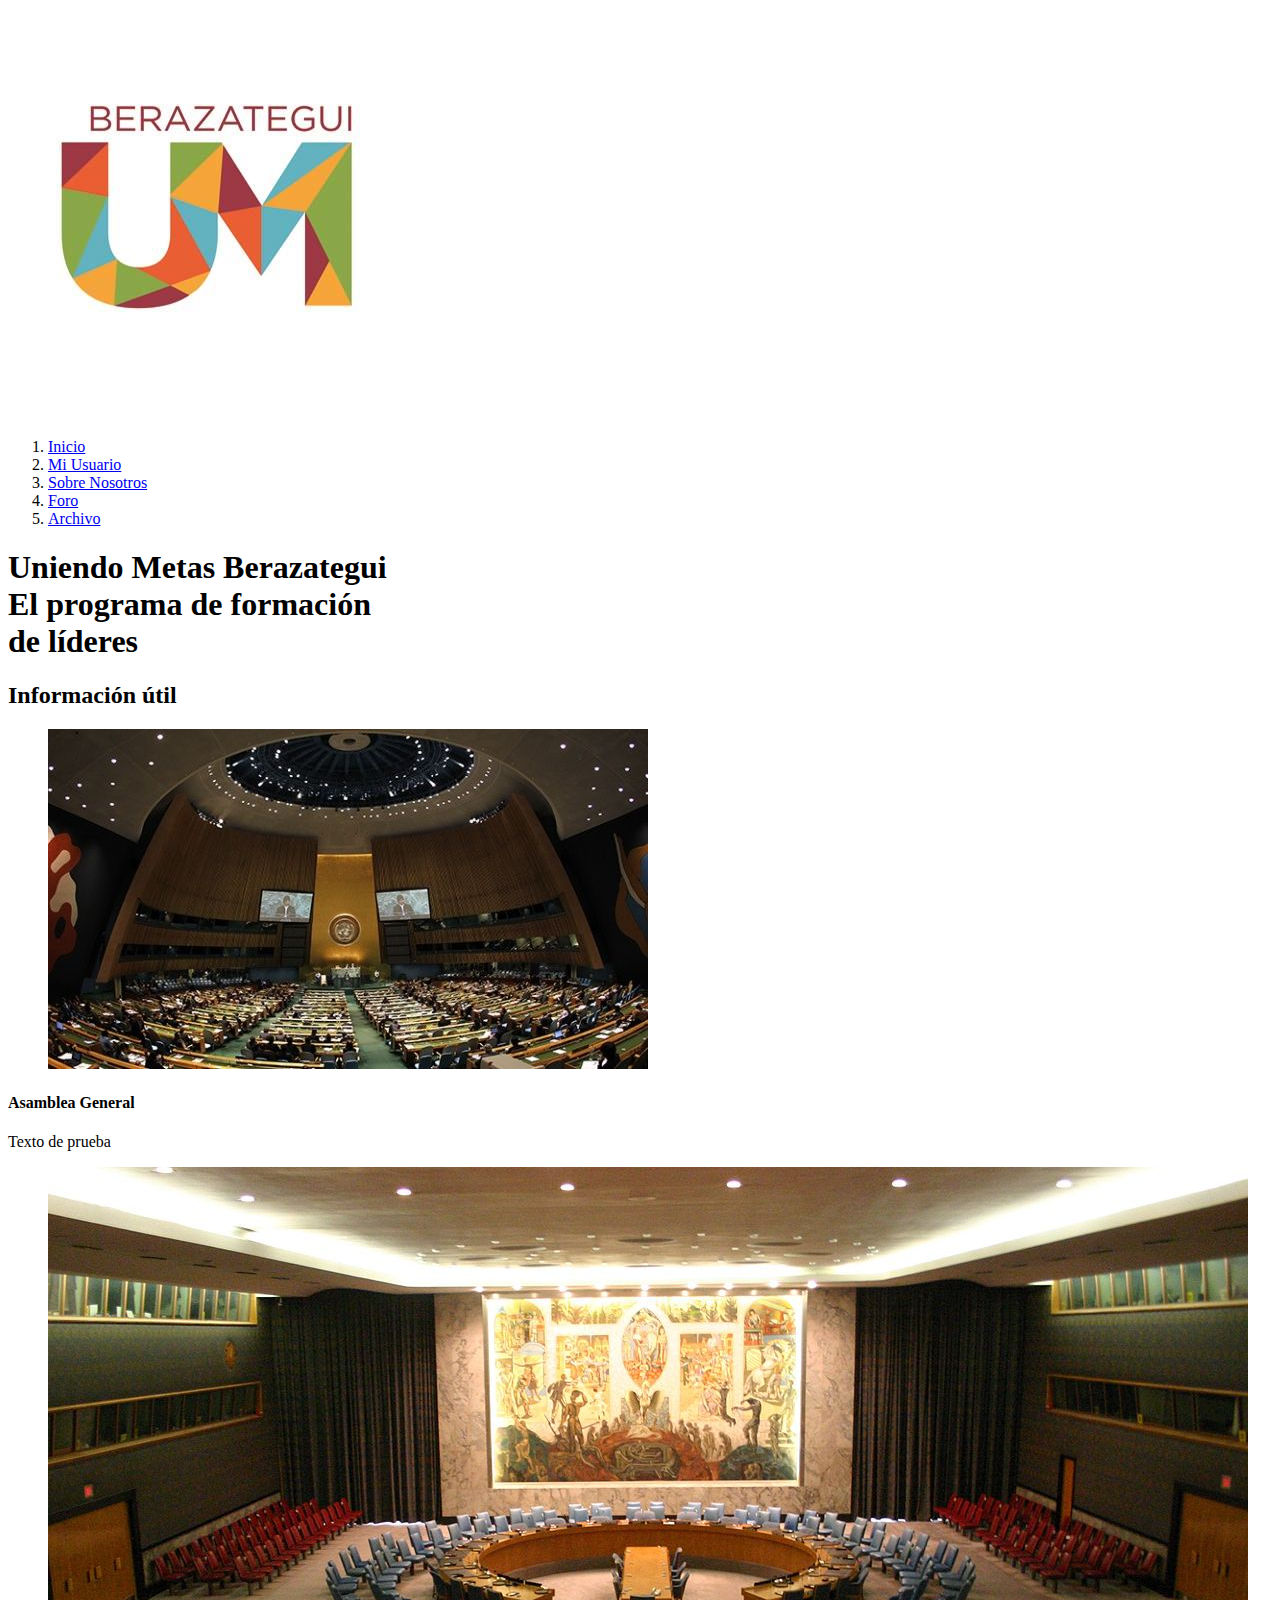
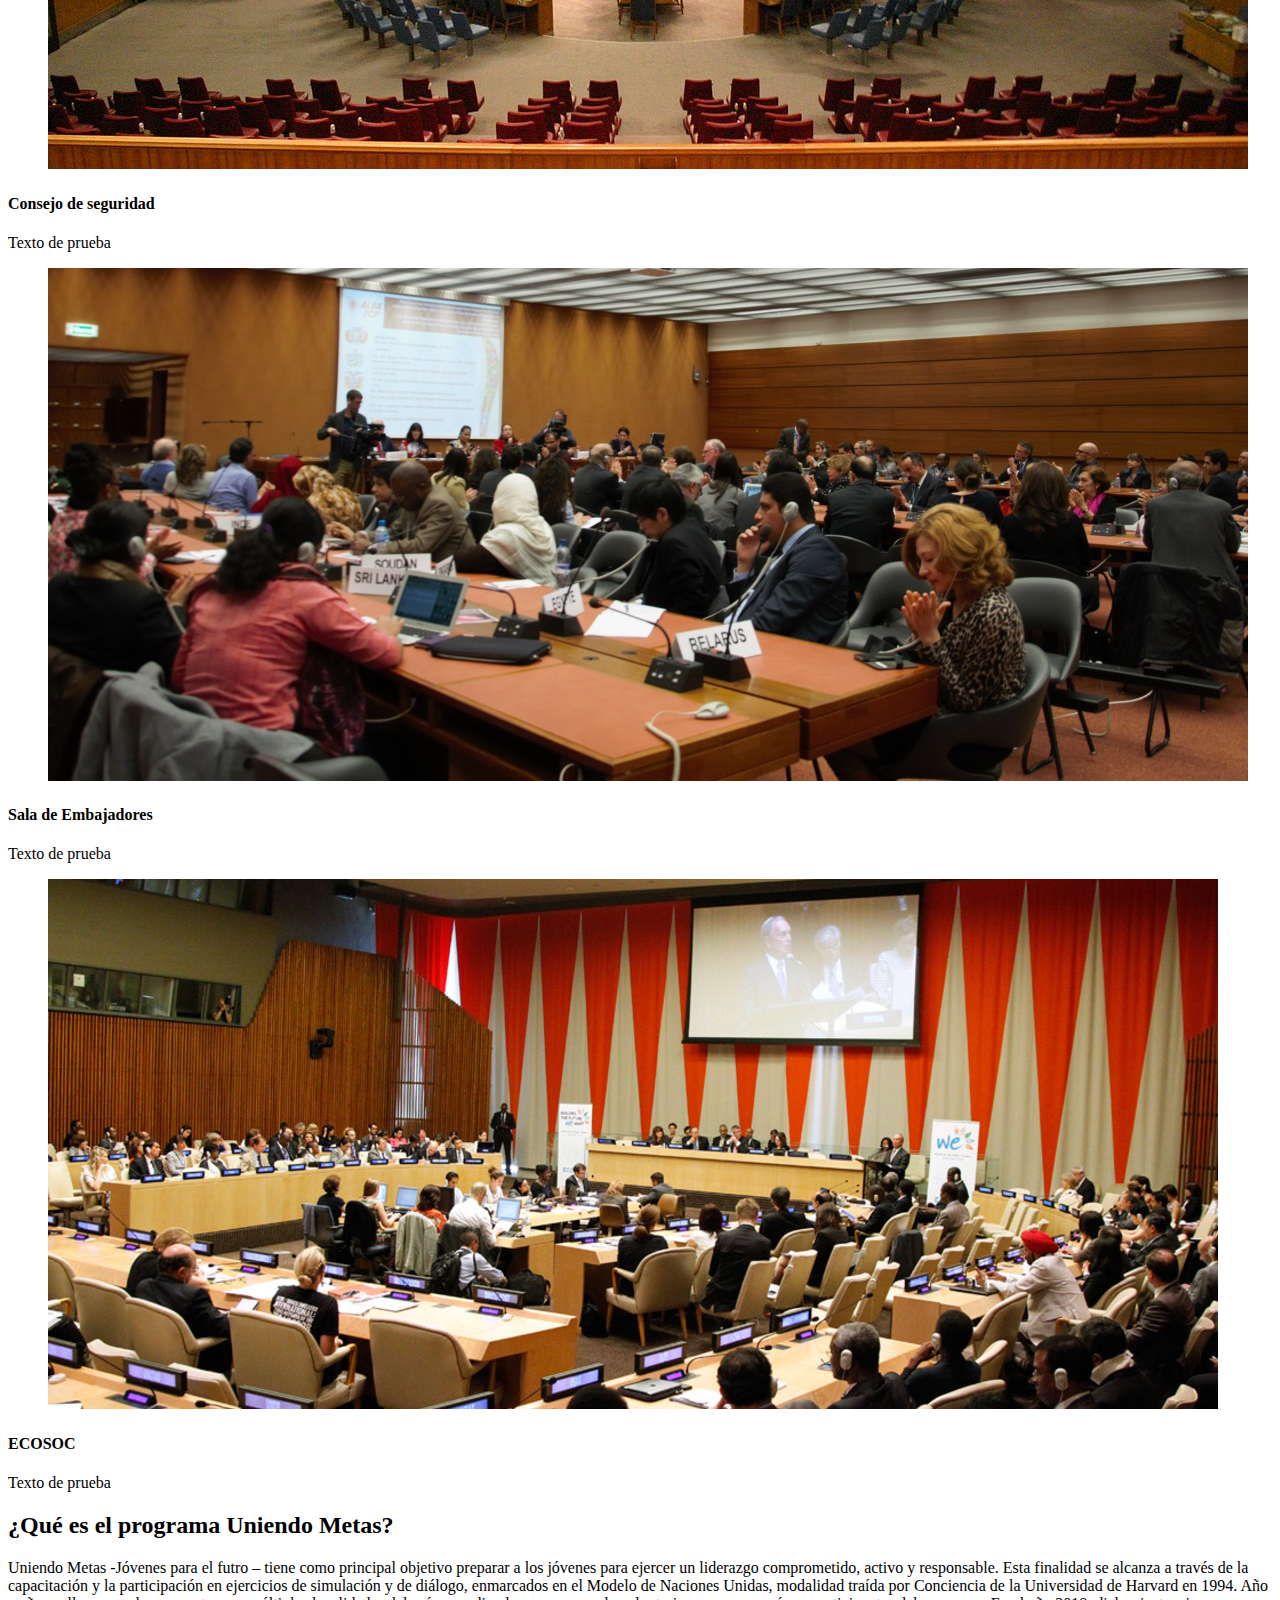
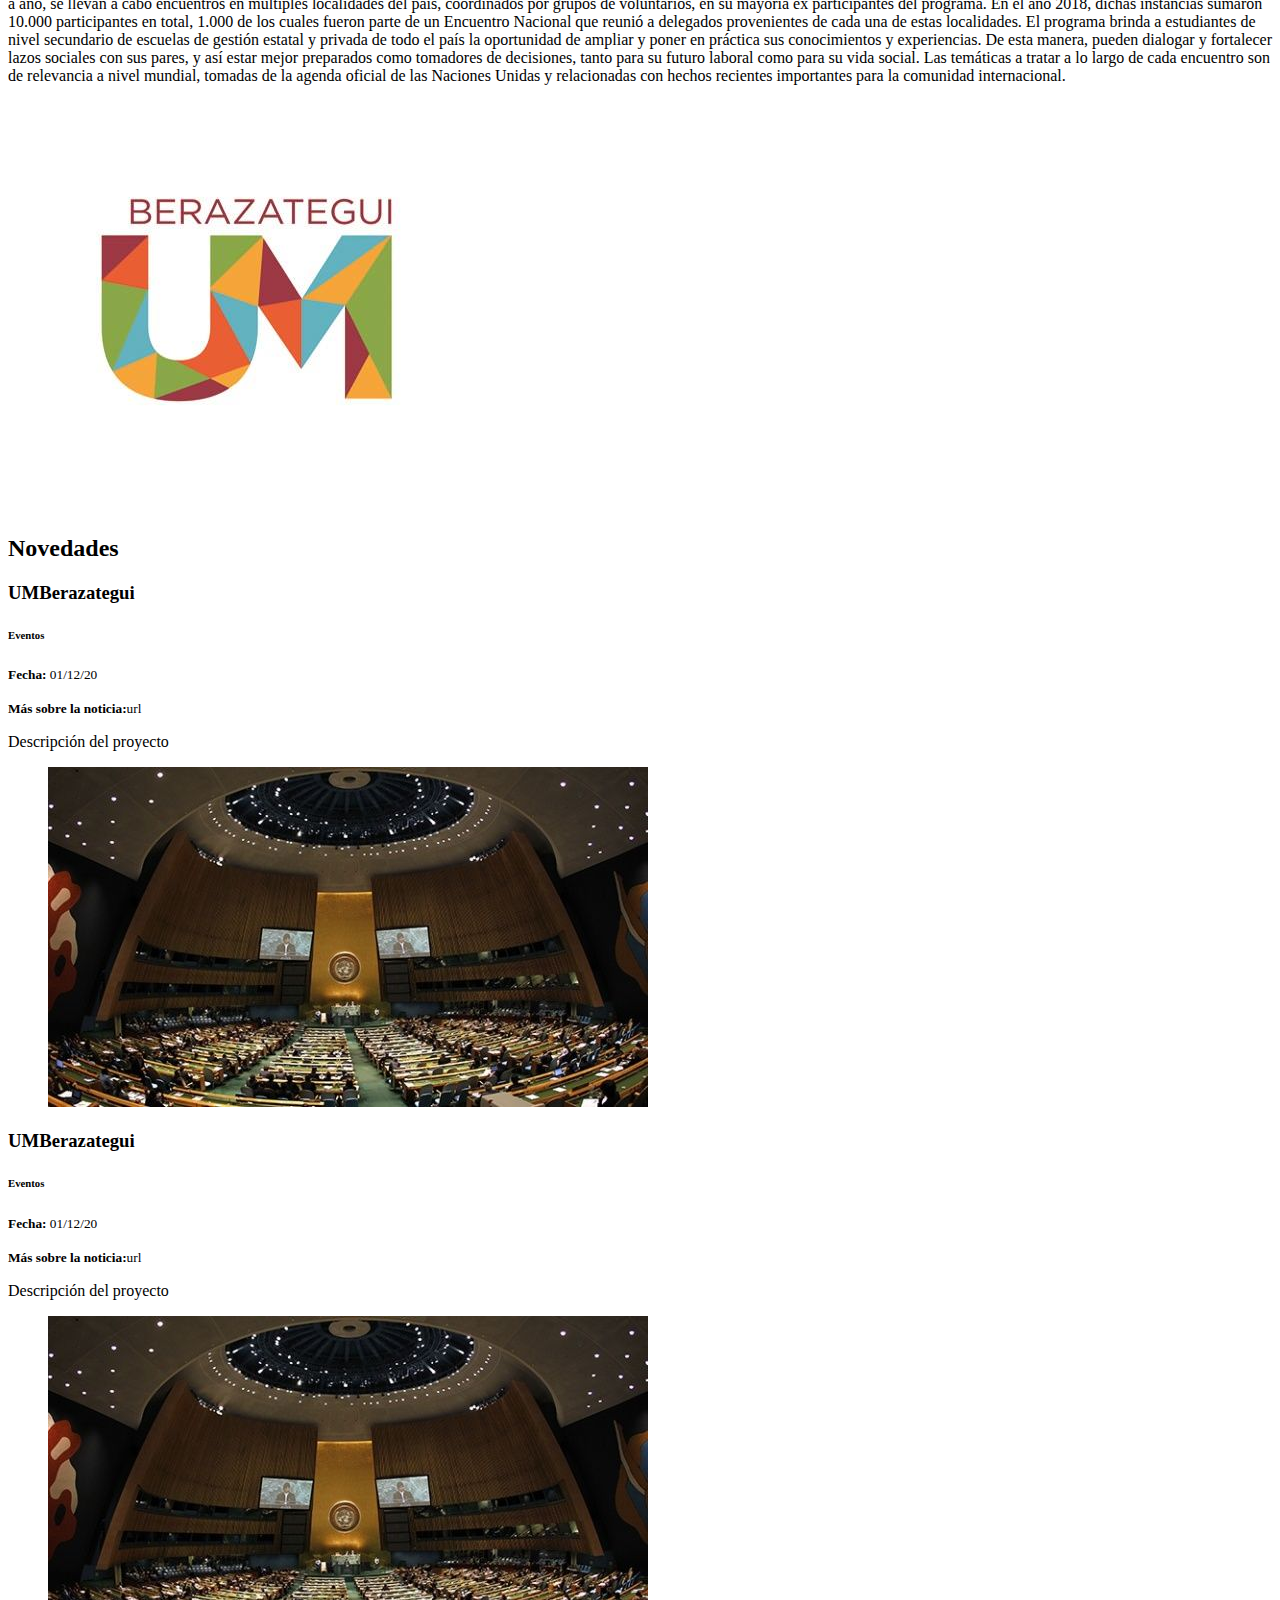
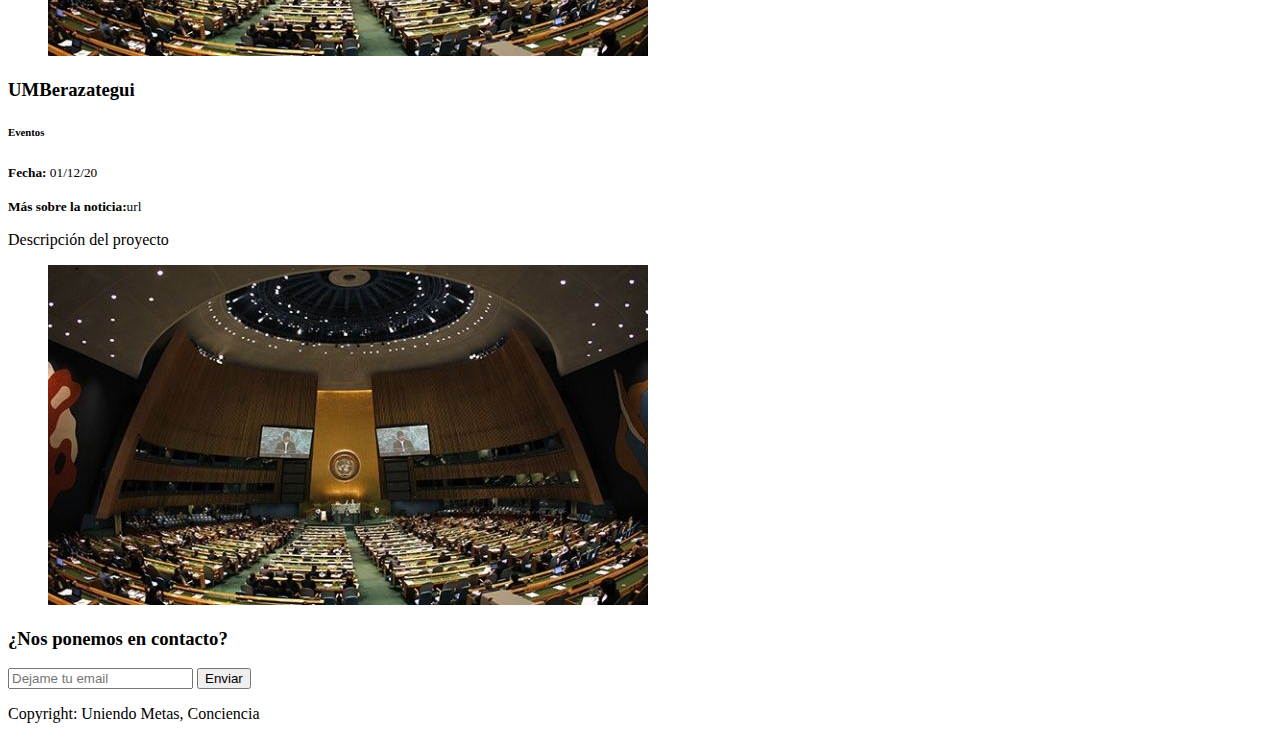
==== index.html @ ffde6fe1 "imagenes añadidas" ====
<!DOCTYPE html>
<html>

<head>
    <title>Uniendo Mestas Region 4</title>
    <meta name="keywords"
        content="Consejo de Seguridad, onu, naciones unidas, modelos, uniendo metas, conciencia, berazategui">
    <meta name="description"
        content="Plataforma Web dedicada a los estudiantes que participen en el modelos de naciones unidad de Uniendo Metas en Berazategui">
    <meta name="author" content="Equipo UM Berazategui">
    <meta charset="utf-8">
    <meta name="viewport" content="width=device-width, initial-scale=1">
    <link rel="icon" href="">
    <link rel="stylesheet" type="text/css" href="estilos.css">
    <link rel="icon" type="image/jpg" href="">
    <link href="https://fonts.googleapis.com/css2?family=Jost:ital@1&family=Lato&display=swap" rel="stylesheet">
    <link href="https://fonts.googleapis.com/css2?family=Staatliches&display=swap" rel="stylesheet">

</head>

<body>
    <header class="header">
        <img src='fotos/uniendometas.jpg' alt="logo" class="nav-logo">
        <nav class="menu">
            <ol>
                <li><a href="index.html" class="inicio-button">Inicio</a></li>
                <li><a href="miusuario.html" class="miusuario-button">Mi Usuario</a></li>
                <li><a href="sobrenosotros.html" class="nosotros-button">Sobre Nosotros</a></li>
                <li><a href="foro.html" class="foro-button">Foro</a></li>
                <li><a href="archivo.html" class="archivo-button">Archivo</a></li>
            </ol>
        </nav>
    </header>
    <div class="bghero">
        <section class="hero">
            <h1 class="main-title">Uniendo Metas Berazategui<br />El programa de formación<br />de líderes</h1>
        </section>
    </div>
    <h2 class="information-title">Información útil</h2>
        <section class="information">
            <article class="organ">
                <figure class="organ-imageContainer">
                    <img src="fotos/ag.jpg" class="organ-image">
                </figure>
                <div class="organ-textContainer">
                    <h4>Asamblea General</h4>
                    <p>Texto de prueba</p>
                </div>
            </article>
            <article class="organ">
                <figure class="organ-imageContainer">
                    <img src="fotos/sc.jpg" class="organ-image">
                </figure>
                <div class="organ-textContainer">
                    <h4>Consejo de seguridad</h4>
                    <p>Texto de prueba</p>
                </div>
            </article>
            <article class="organ">
                <figure class="organ-imageContainer">
                    <img src="fotos/se.jpg" class="organ-image">
                </figure>
                <div class="organ-textContainer">
                    <h4>Sala de Embajadores</h4>
                    <p>Texto de prueba</p>
                </div>
            </article>
            <article class="organ">
                <figure class="organ-imageContainer">
                    <img src="fotos/es.jpg" class="organ-image">
                </figure>
                <div class="organ-textContainer">
                    <h4>ECOSOC</h4>
                    <p>Texto de prueba</p>
                </div>
            </article>
    </section>
    <section class="about-us">
        <article class="about-usContainer">
            <div class="about-usDetails">
                <h2 class="about-usTitle">¿Qué es el programa Uniendo Metas?</h2>
                <p class="about-usDescription">Uniendo Metas -Jóvenes para el futro – tiene como principal objetivo preparar a los jóvenes para ejercer un liderazgo comprometido, activo y responsable. Esta finalidad se alcanza a través de la capacitación y la participación en ejercicios de simulación y de diálogo, enmarcados en el Modelo de Naciones Unidas, modalidad traída por Conciencia de la Universidad de Harvard en 1994. Año a año, se llevan a cabo encuentros en múltiples localidades del país, coordinados por grupos de voluntarios, en su mayoría ex participantes del programa. En el año 2018, dichas instancias sumaron 10.000 participantes en total, 1.000 de los cuales fueron parte de un Encuentro Nacional que reunió a delegados provenientes de cada una de estas localidades. El programa brinda a estudiantes de nivel secundario de escuelas de gestión estatal y privada de todo el país la oportunidad de ampliar y poner en práctica sus conocimientos y experiencias. De esta manera, pueden dialogar y fortalecer lazos sociales con sus pares, y así estar mejor preparados como tomadores de decisiones, tanto para su futuro laboral como para su vida social. Las temáticas a tratar a lo largo de cada encuentro son de relevancia a nivel mundial, tomadas de la agenda oficial de las Naciones Unidas y relacionadas con hechos recientes importantes para la comunidad internacional.</p>
            </div>
            <figure class="about-us-imageContainer">
                <img src="fotos/uniendometas.jpg" alt="lost-img" class="abot-us-image">
            </figure>
        </article>
    </section>
    <section class="um-journal">
        <h2 class="news-maintitle">Novedades</h2>
        <article class="news-container">
            <div class="news-details">
                <h3 class="news-title"><b>UMBerazategui</b></h3>
                <h6 class="news-section">Eventos</h6>
                <p class="news-date"><small><b>Fecha:</b> 01/12/20</small></p>
                <p class="news-url"><small><b>Más sobre la noticia:</b>url</small></p>
                <p class="news-description">Descripción del proyecto</p>
            </div>
            <figure class="news-imageContainer">
                <img class="news-image" alt="news-lost" src="fotos/ag.jpg">
            </figure>
        </article>
        <article class="news-container">
            <div class="news-details">
                <h3 class="news-title"><b>UMBerazategui</b></h3>
                <h6 class="news-section">Eventos</h6>
                <p class="news-date"><small><b>Fecha:</b> 01/12/20</small></p>
                <p class="news-url"><small><b>Más sobre la noticia:</b>url</small></p>
                <p class="news-description">Descripción del proyecto</p>
            </div>
            <figure class="news-imageContainer">
                <img class="news-image" alt="news-lost" src="fotos/ag.jpg">
            </figure>
        </article>
        <article class="news-container">
            <div class="news-details">
                <h3 class="news-title"><b>UMBerazategui</b></h3>
                <h6 class="news-section">Eventos</h6>
                <p class="news-date"><small><b>Fecha:</b> 01/12/20</small></p>
                <p class="news-url"><small><b>Más sobre la noticia:</b>url</small></p>
                <p class="news-description">Descripción del proyecto</p>
            </div>
            <figure class="news-imageContainer">
                <img class="news-image" alt="news-lost" src="fotos/ag.jpg">
            </figure>
        </article>
    </section>
    <section class="contact">
        <form action="/contactos/" class="form-email">
            <h3>¿Nos ponemos en contacto?</h3>
            <label for="email"></label>
            <input type="text" placeholder="Dejame tu email">
            <button>Enviar</button>
        </form>
        <div class="social">
            <a href="" class="social-link twitter"></a>
            <a href="" class="social-link instagram"></a>
        </div>
    </section>
    <footer class="footer">
        <p>Copyright: Uniendo Metas, Conciencia</p>
    </footer>
</body>

</html>
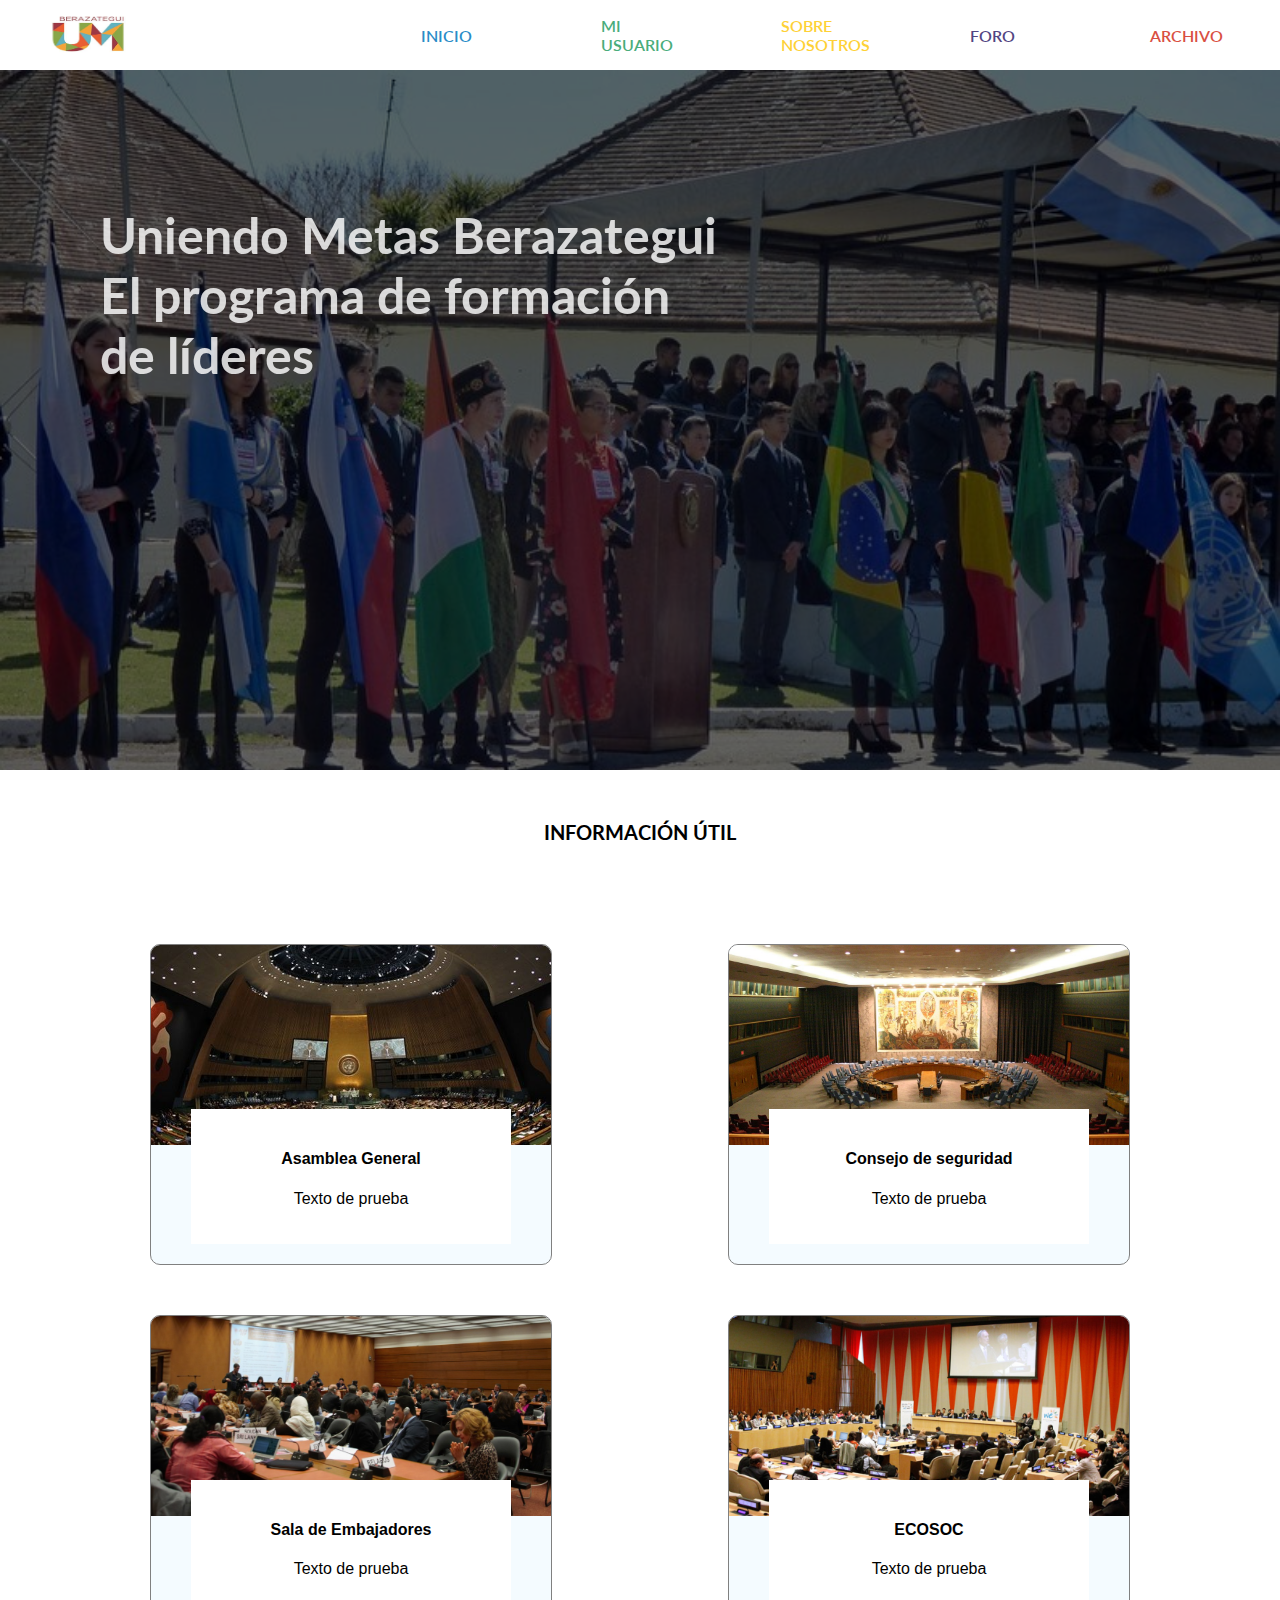
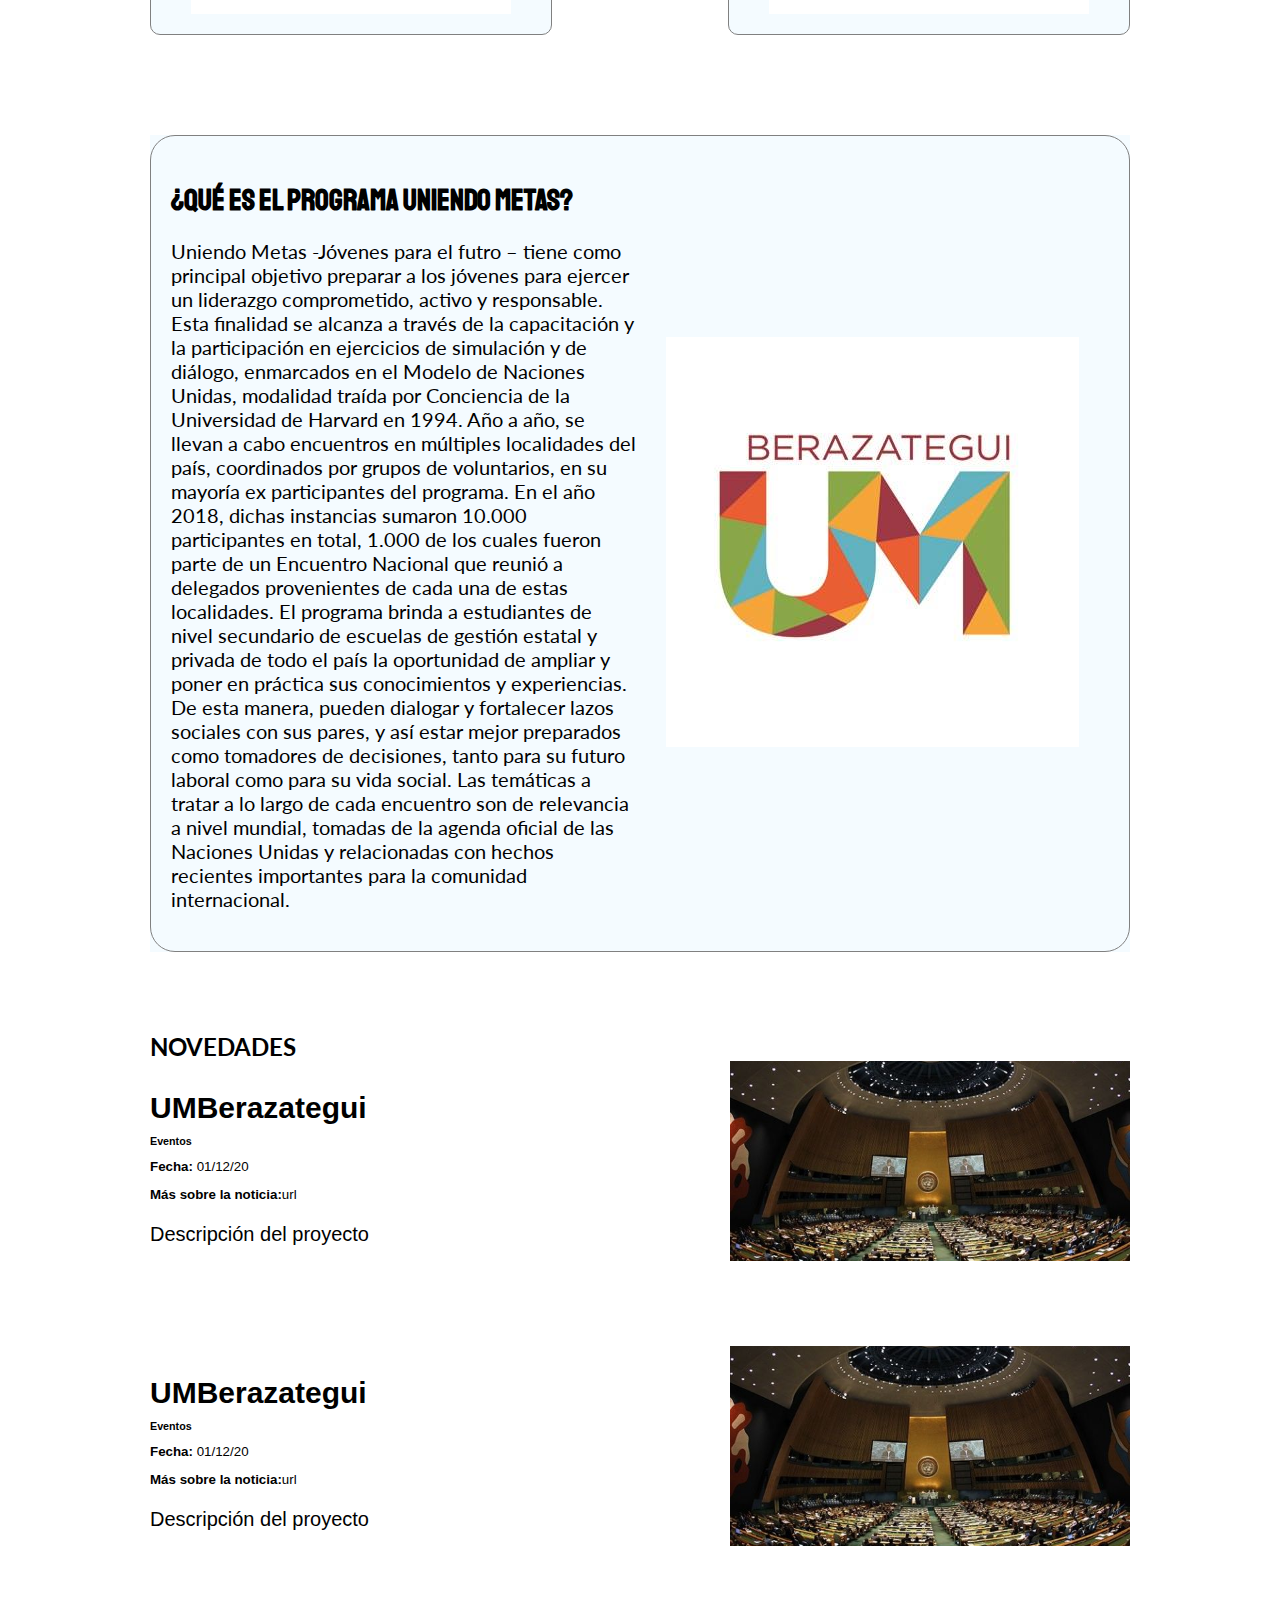
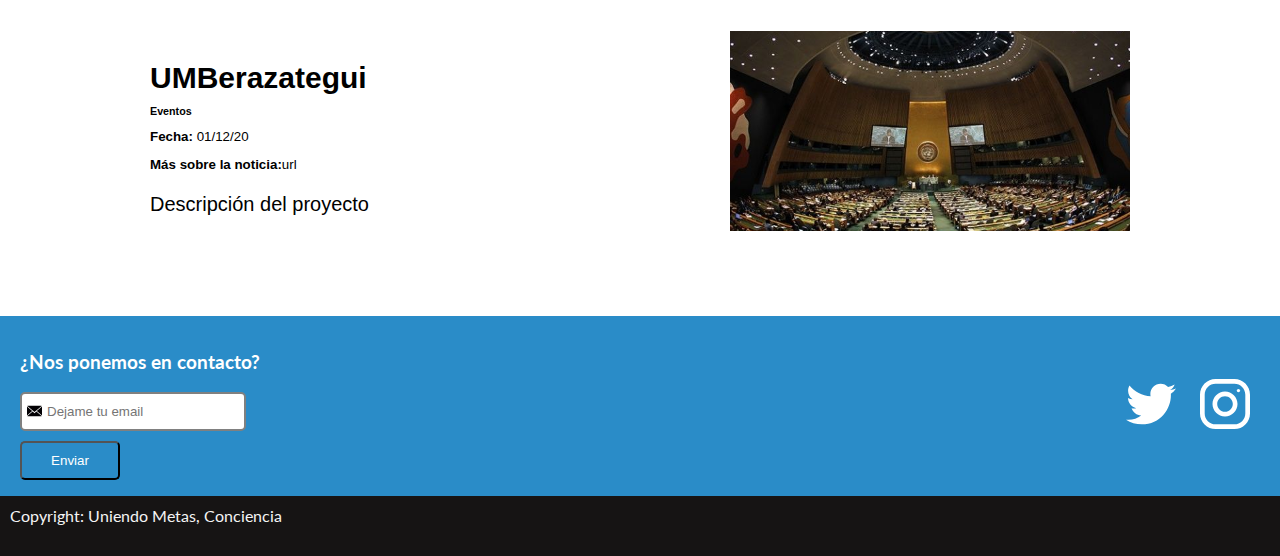
==== commit 8059e99e: "cambios css" ====
--- a/index.html
+++ b/index.html
@@ -20,7 +20,7 @@
 
 <body>
     <header class="header">
-        <img src='fotos/uniendometas.jpg' alt="logo" class="nav-logo">
+        <img src='/fotos/uniendometas.jpg' alt="logo" class="nav-logo">
         <nav class="menu">
             <ol>
                 <li><a href="index.html" class="inicio-button">Inicio</a></li>
@@ -40,7 +40,7 @@
         <section class="information">
             <article class="organ">
                 <figure class="organ-imageContainer">
-                    <img src="fotos/ag.jpg" class="organ-image">
+                    <img src="/fotos/ag.jpg" class="organ-image">
                 </figure>
                 <div class="organ-textContainer">
                     <h4>Asamblea General</h4>
--- a/estilos.css
+++ b/estilos.css
@@ -0,0 +1,315 @@
+body {
+    font-family: Arial, Helvetica, sans-serif;
+    margin: 0 auto;
+}
+
+ol{
+    margin: 0;
+    padding: 0;
+    list-style: none;
+}
+
+figure{
+    margin: 0;
+}
+
+.header {
+    background-color: white;
+    color: black;
+    display: flex;
+    justify-content: space-between;
+    height: 70px;
+    align-items: center;
+    margin: 0 0px;
+}
+
+.menu {
+    height: inherit;
+}
+
+.header ol{
+    display: flex;
+    height: inherit;
+}
+
+.header ol li{
+    height: inherit;
+    flex: 1;
+}
+
+.inicio-button{
+    font-family: 'Lato', Helvetica, sans-serif;
+    color:#2A8CC8;
+    font-weight: 600;
+    text-decoration: none;
+    height: inherit;
+    display: flex;
+    align-items: center;
+    margin: 0 50px;
+    text-transform: uppercase;
+ 
+}
+
+.miusuario-button{
+    font-family: 'Lato', Helvetica, sans-serif;
+    color:#49AC7B;
+    font-weight: 600;
+    text-decoration: none;
+    height: inherit;
+    display: flex;
+    align-items: center;
+    margin: 0 50px;
+    text-transform: uppercase;
+ 
+}
+
+.nosotros-button{
+    font-family: 'Lato', Helvetica, sans-serif;
+    color:#fed136;
+    font-weight: 600;
+    text-decoration: none;
+    height: inherit;
+    display: flex;
+    align-items: center;
+    margin: 0 50px;
+    text-transform: uppercase;
+ 
+}
+
+.foro-button{
+    font-family: 'Lato', Helvetica, sans-serif;
+    color:#524482;
+    font-weight: 600;
+    text-decoration: none;
+    height: inherit;
+    display: flex;
+    align-items: center;
+    margin: 0 50px;
+    text-transform: uppercase;
+
+}
+
+.archivo-button{
+    font-family: 'Lato', Helvetica, sans-serif;
+    color:#D94F42;;
+    font-weight: 600;
+    text-decoration: none;
+    height: inherit;
+    display: flex;
+    align-items: center;
+    margin: 0 50px;
+    text-transform: uppercase;
+}
+
+.nav-logo {
+    margin: 0 40px;
+    height: inherit;
+    display: flex;
+    width: 100px; 
+}
+
+.bghero{
+    background-image:url('fotos/bghero.jpg');
+    background-repeat: no-repeat;
+    background-size: cover;
+    background-position-y: 0 50px;
+    
+}
+
+.hero{
+    color: rgba(255, 255, 255, 0.815);
+    height: 700px;
+    display: flex;
+    justify-content: space-between;
+    align-items: center;
+    margin: 0 0px;
+    background-color: rgba(0, 0, 0, 0.6);
+}
+
+.main-title{
+    font-family: 'Lato', Helvetica, sans-serif;
+    font-size: 50px;
+    padding: 0 0 250px 100px;
+}
+
+.about-us{
+    background: #f4fbff;
+    margin: 0 150px;
+}
+
+.about-usContainer{
+    font-size: 20px;
+    font-family: 'Lato', sans-serif;
+    margin-top: 100px;
+    margin-bottom: 50px;
+    display: flex;
+    justify-content: space-around;
+    align-items: center;
+    border: 1px solid grey;
+    border-radius: 25px;
+    padding: 20px;
+}
+
+.about-usTitle{
+    margin-bottom: 20px;
+    font-family: 'Staatliches', sans-serif;
+}
+
+.about-us-imageContainer{
+    padding: 20px 30px;
+}
+
+.news{
+    background: #f4fbff;
+    margin: 0 150px;
+}
+
+.news-maintitle{
+    text-transform: uppercase;
+    margin-top: 80px;
+    margin-right: 150px;
+    margin-left: 150px;
+    margin-bottom: 0;
+    font-family: 'Lato', Helvetica, sans-serif;
+}
+
+.news-container{
+    margin: 0 150px;
+    display: flex;
+    justify-content: space-between;
+    align-items: center;
+    padding: 0 0 80px 0;
+}
+
+.news-title{
+    font-weight: 600;
+    font-size: 30px;
+    margin-bottom: 0;
+}
+
+.news-section,
+.news-date,
+.news-url{
+    margin: 10px 0;
+}
+
+.news-description{
+    font-size: 20px;
+}
+
+.news-image{
+    width: 400px;
+    height: 200px;
+    object-fit: cover;
+}
+
+.information-title{
+    text-align: center;
+    font-family: 'Lato', Helvetica, sans-serif;
+    text-transform: uppercase;
+    font-size: 20px;
+    margin: 50px 0;
+}
+
+
+.information{
+    margin: 0 150px;
+    display: flex;
+    justify-content: space-between;
+    flex-wrap: wrap;
+}
+
+.organ{
+    border: 1px solid gray;
+    border-radius: 10px;
+    overflow: hidden;
+    flex-shrink: 0;
+    background: #f4fbff;
+    margin-top: 50px;
+}
+
+.organ-textContainer{
+    margin: 20px 40px;
+    margin-top: -40px;
+    background-color: white;
+    position: relative;
+    padding: 20px;
+    text-align: center;
+}
+
+.organ-image{
+    width: 400px;
+    height: 200px;
+    object-fit: cover;
+}
+
+.contact{
+    background-color: #2A8CC8;
+    color: white;
+    height: 180px;
+    display: flex;
+    align-items: center;
+    justify-content: space-between;
+}
+
+.social-link{
+    width: 50px;
+    height: 50px;
+    display: inline-block;
+    background-size: 50px 50px;
+    margin: 0 10px;
+}
+
+.social{
+    margin-right: 20px;
+}
+
+.form-email{
+    margin-left: 20px;
+}
+
+.social-link.twitter{
+    background-image: url('fotos/twitter.svg');
+}
+
+.social-link.instagram{
+    background-image: url('fotos/instagram.svg');
+}
+
+.form-email input{
+    border-color: gray;
+    border-style: solid;
+    border-radius: 5px;
+    padding: 10px 20px 10px 25px;
+    background-image: url('fotos/envelope.svg');
+    background-size: 15px 20px;
+    background-repeat: no-repeat;
+    background-position-y: center;
+    background-position-x: 5px;
+}
+
+.form-email button{
+    display: block;
+    padding: 10px 0;
+    background: transparent;
+    color: white;
+    width: 100px;
+    border-radius: 5px;
+    margin-top: 10px;
+}
+
+.form-email h3{
+    font-family: 'Lato', sans-serif;
+}
+
+.footer{
+    background-color: rgb(22, 20, 20);
+    color: whitesmoke;
+    height: 40px;
+    margin: 0;
+    padding: 10px;
+}
+ .footer p{
+     margin: 0;
+     font-family: 'Lato', sans-serif;
+ }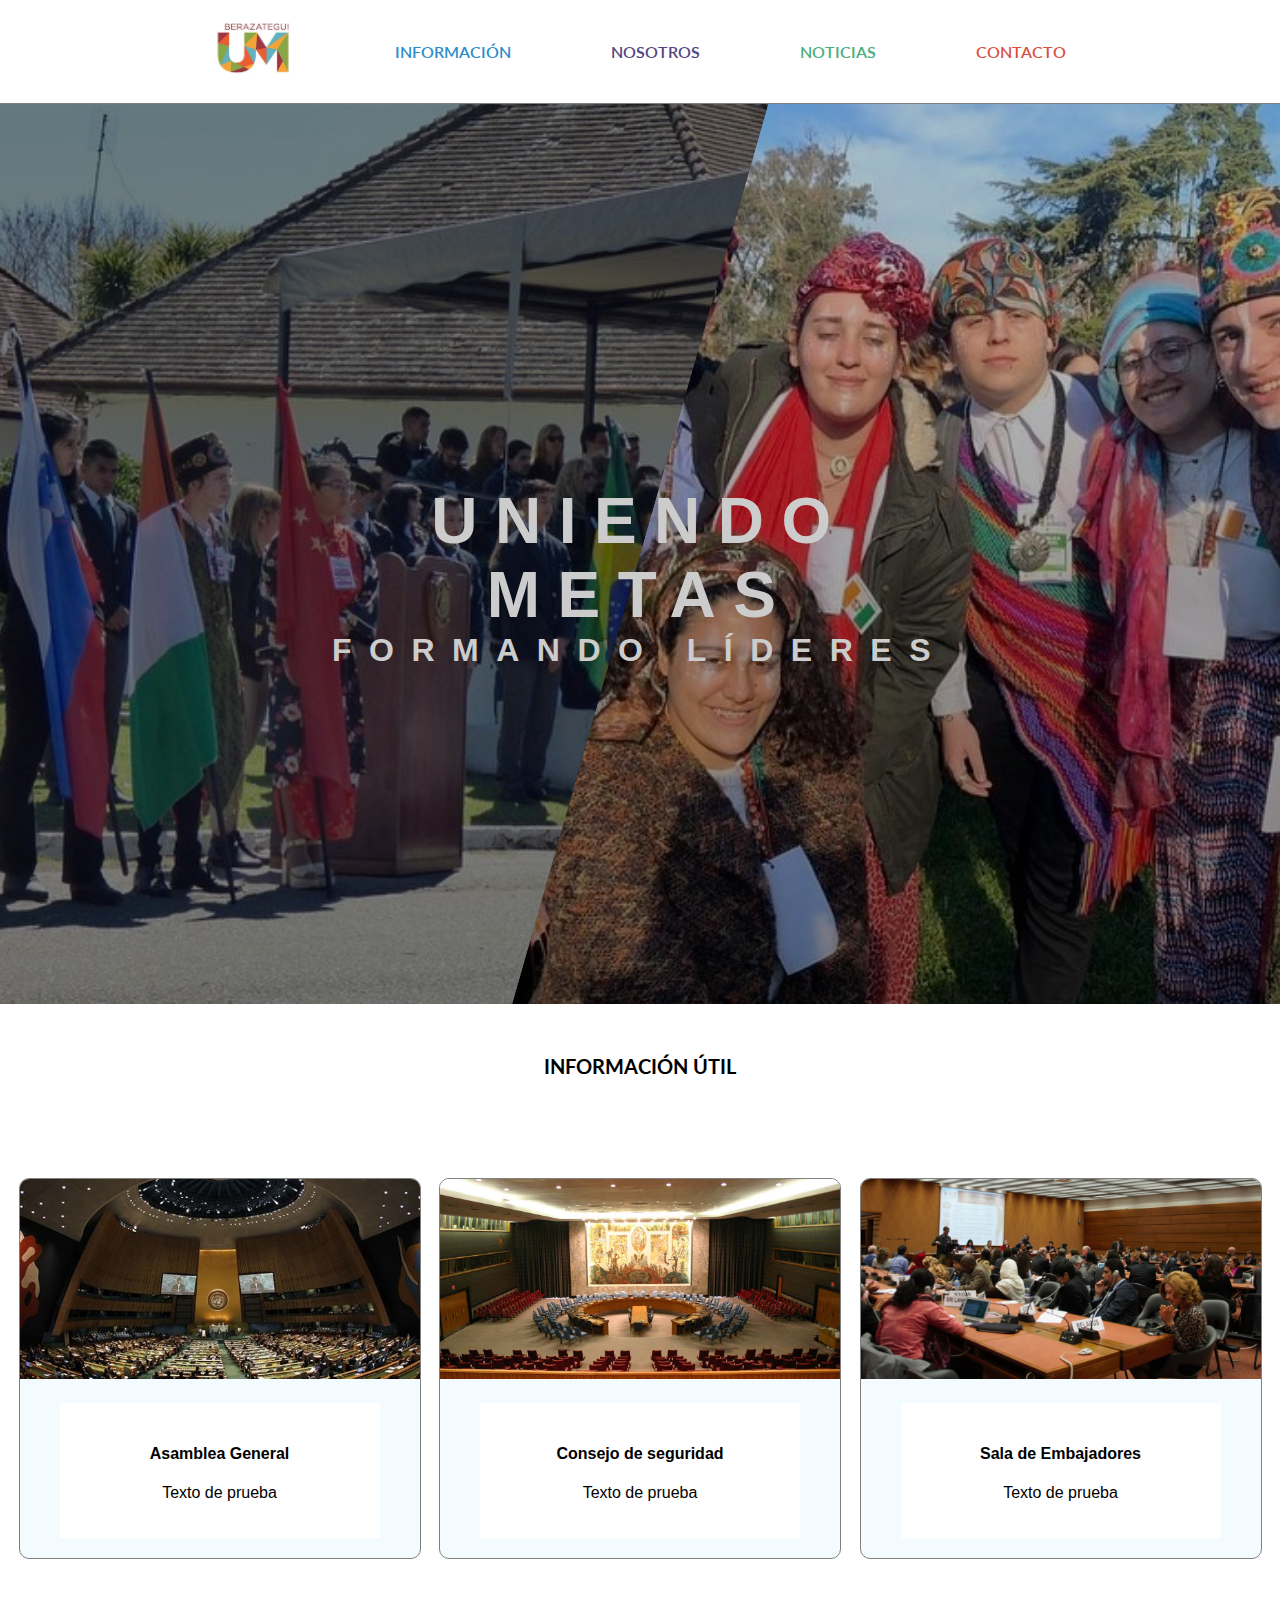
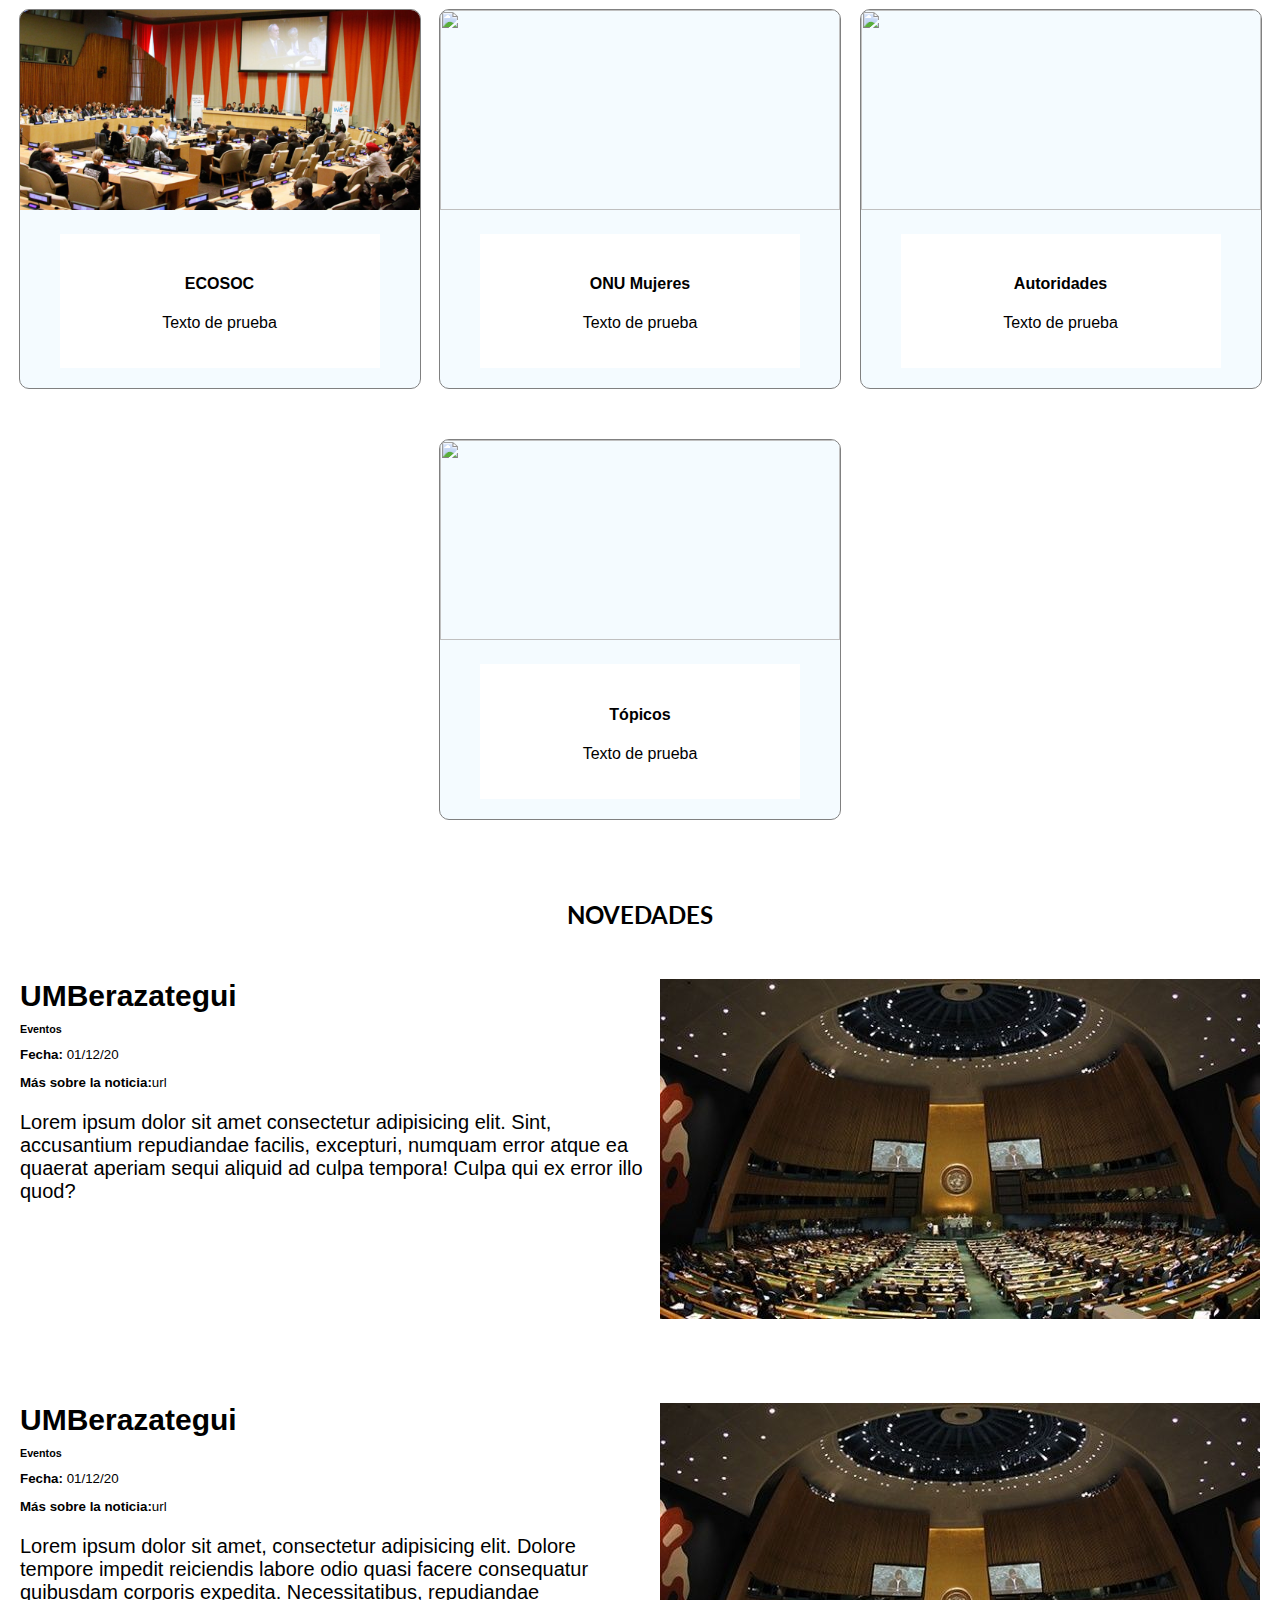
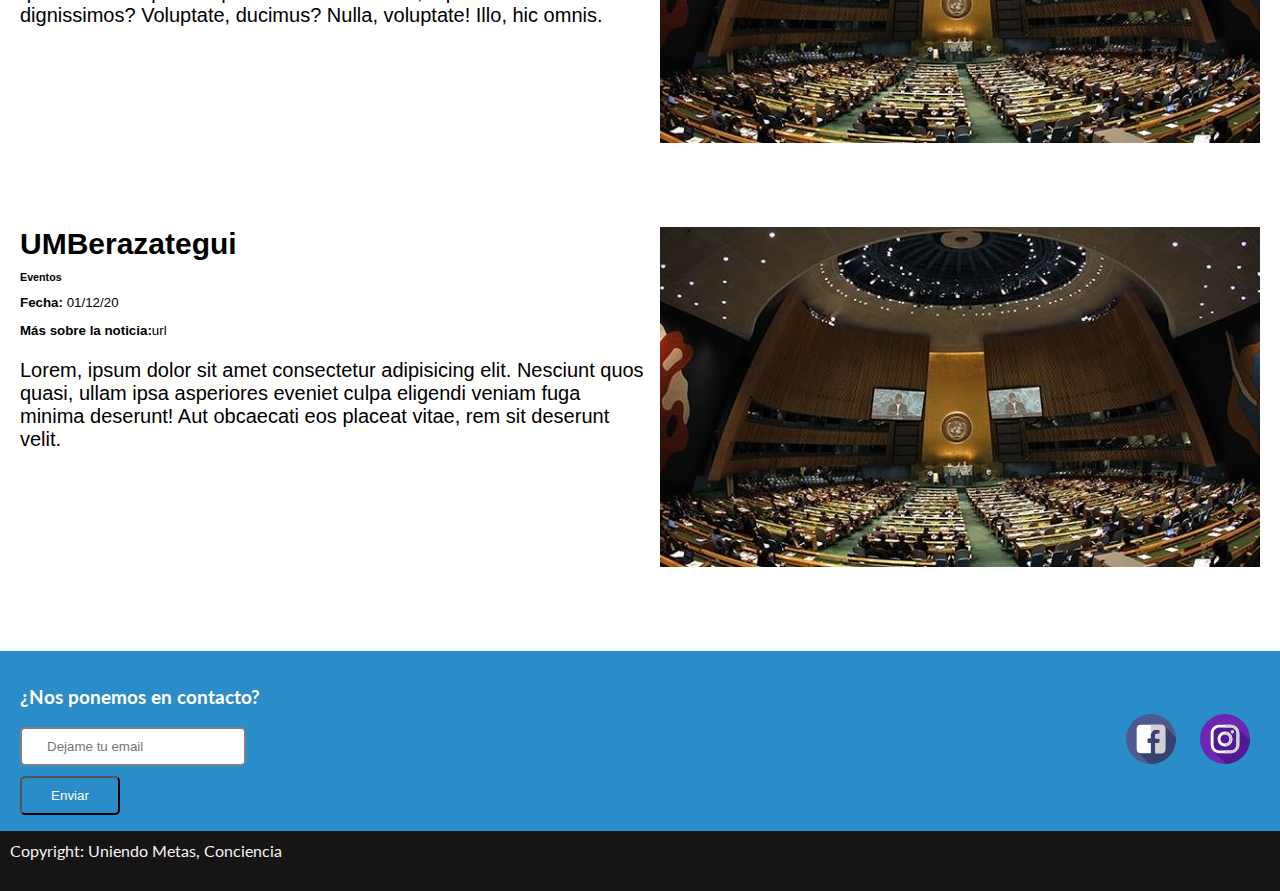
==== commit 62cc3b71: "Muchos cambios de css" ====
--- a/index.html
+++ b/index.html
@@ -9,7 +9,7 @@
         content="Plataforma Web dedicada a los estudiantes que participen en el modelos de naciones unidad de Uniendo Metas en Berazategui">
     <meta name="author" content="Equipo UM Berazategui">
     <meta charset="utf-8">
-    <meta name="viewport" content="width=device-width, initial-scale=1">
+    <meta name="viewport" content="width=device-width, initial-scale=1.0">
     <link rel="icon" href="">
     <link rel="stylesheet" type="text/css" href="estilos.css">
     <link rel="icon" type="image/jpg" href="">
@@ -20,126 +20,165 @@
 
 <body>
     <header class="header">
-        <img src='/fotos/uniendometas.jpg' alt="logo" class="nav-logo">
+        <a href="index.html"><img src='fotos/uniendometas.jpg' alt="logo" class="nav-logo"></a>
         <nav class="menu">
             <ol>
-                <li><a href="index.html" class="inicio-button">Inicio</a></li>
-                <li><a href="miusuario.html" class="miusuario-button">Mi Usuario</a></li>
-                <li><a href="sobrenosotros.html" class="nosotros-button">Sobre Nosotros</a></li>
-                <li><a href="foro.html" class="foro-button">Foro</a></li>
-                <li><a href="archivo.html" class="archivo-button">Archivo</a></li>
+                <li><a href="#info" class="info-button">Información</a></li>
+                <li><a href="#sobrenosotros" class="nosotros-button">Nosotros</a></li>
+                <li><a href="#noticias" class="noticias-button">Noticias</a></li>
+                <li><a href="#contacto" class="contacto-button">Contacto</a></li>
             </ol>
         </nav>
+        <!--<div class="media">
+            <a href="https://www.facebook.com/pages/category/Regional-Website/Uniendo-Metas-Berazategui-188138221239678/" target="_BLANK"><img src='fotos/facebook.svg' alt="logo" class="social-logo facebook"></a>
+            <a href="https://www.instagram.com/uniendometasberazategui/?hl=es-la" target="_BLANK"><img src='fotos/instagram.svg' alt="logo" class="social-logo instagram"></a>
+        </div>-->
     </header>
-    <div class="bghero">
-        <section class="hero">
-            <h1 class="main-title">Uniendo Metas Berazategui<br />El programa de formación<br />de líderes</h1>
+       <div class='hero'>
+            <div class="hero-one"></div>
+            <div class="hero-two"></div>
+            <h1 class="header-title"><span class="header-primary">Uniendo Metas</span><span class="header-sub">formando líderes</span></h1>
+        </div>
+    <h2 class="information-title" id="info">Información útil</h2>
+    <section class="information">
+        <article class="organ">
+            <figure class="organ-imageContainer">
+                <img src="fotos/ag.jpg" class="organ-image">
+            </figure>
+            <div class="organ-textContainer">
+                <h4>Asamblea General</h4>
+                <p>Texto de prueba</p>
+            </div>
+        </article>
+        <article class="organ">
+            <figure class="organ-imageContainer">
+                <img src="fotos/sc.jpg" class="organ-image">
+            </figure>
+            <div class="organ-textContainer">
+                <h4>Consejo de seguridad</h4>
+                <p>Texto de prueba</p>
+            </div>
+        </article>
+        <article class="organ">
+            <figure class="organ-imageContainer">
+                <img src="fotos/se.jpg" class="organ-image">
+            </figure>
+            <div class="organ-textContainer">
+                <h4>Sala de Embajadores</h4>
+                <p>Texto de prueba</p>
+            </div>
+        </article>
+        <article class="organ">
+            <figure class="organ-imageContainer">
+                <img src="fotos/es.jpg" class="organ-image">
+            </figure>
+            <div class="organ-textContainer">
+                <h4>ECOSOC</h4>
+                <p>Texto de prueba</p>
+            </div>
+        </article>
+        <article class="organ">
+            <figure class="organ-imageContainer">
+                <img src="fotos/onumujeres.jpg" class="organ-image">
+            </figure>
+            <div class="organ-textContainer">
+                <h4>ONU Mujeres</h4>
+                <p>Texto de prueba</p>
+            </div>
+        </article>
+        <article class="organ">
+            <figure class="organ-imageContainer">
+                <img src="fotos/autoridades.png" class="organ-image">
+            </figure>
+            <div class="organ-textContainer">
+                <h4>Autoridades</h4>
+                <p>Texto de prueba</p>
+            </div>
+        </article>
+        <article class="organ">
+            <figure class="organ-imageContainer">
+                <img src="fotos/objetivos.jpg" class="organ-image">
+            </figure>
+            <div class="organ-textContainer">
+                <h4>Tópicos</h4>
+                <p>Texto de prueba</p>
+            </div>
+        </article>
         </section>
-    </div>
-    <h2 class="information-title">Información útil</h2>
-        <section class="information">
-            <article class="organ">
-                <figure class="organ-imageContainer">
-                    <img src="/fotos/ag.jpg" class="organ-image">
-                </figure>
-                <div class="organ-textContainer">
-                    <h4>Asamblea General</h4>
-                    <p>Texto de prueba</p>
-                </div>
-            </article>
-            <article class="organ">
-                <figure class="organ-imageContainer">
-                    <img src="fotos/sc.jpg" class="organ-image">
-                </figure>
-                <div class="organ-textContainer">
-                    <h4>Consejo de seguridad</h4>
-                    <p>Texto de prueba</p>
-                </div>
-            </article>
-            <article class="organ">
-                <figure class="organ-imageContainer">
-                    <img src="fotos/se.jpg" class="organ-image">
-                </figure>
-                <div class="organ-textContainer">
-                    <h4>Sala de Embajadores</h4>
-                    <p>Texto de prueba</p>
-                </div>
-            </article>
-            <article class="organ">
-                <figure class="organ-imageContainer">
-                    <img src="fotos/es.jpg" class="organ-image">
-                </figure>
-                <div class="organ-textContainer">
-                    <h4>ECOSOC</h4>
-                    <p>Texto de prueba</p>
-                </div>
-            </article>
-    </section>
-    <section class="about-us">
+    <!-- <section class="about-us">
         <article class="about-usContainer">
             <div class="about-usDetails">
-                <h2 class="about-usTitle">¿Qué es el programa Uniendo Metas?</h2>
+                <h2 class="about-usTitle" id="sobrenosotros">¿Qué es el programa Uniendo Metas?</h2>
                 <p class="about-usDescription">Uniendo Metas -Jóvenes para el futro – tiene como principal objetivo preparar a los jóvenes para ejercer un liderazgo comprometido, activo y responsable. Esta finalidad se alcanza a través de la capacitación y la participación en ejercicios de simulación y de diálogo, enmarcados en el Modelo de Naciones Unidas, modalidad traída por Conciencia de la Universidad de Harvard en 1994. Año a año, se llevan a cabo encuentros en múltiples localidades del país, coordinados por grupos de voluntarios, en su mayoría ex participantes del programa. En el año 2018, dichas instancias sumaron 10.000 participantes en total, 1.000 de los cuales fueron parte de un Encuentro Nacional que reunió a delegados provenientes de cada una de estas localidades. El programa brinda a estudiantes de nivel secundario de escuelas de gestión estatal y privada de todo el país la oportunidad de ampliar y poner en práctica sus conocimientos y experiencias. De esta manera, pueden dialogar y fortalecer lazos sociales con sus pares, y así estar mejor preparados como tomadores de decisiones, tanto para su futuro laboral como para su vida social. Las temáticas a tratar a lo largo de cada encuentro son de relevancia a nivel mundial, tomadas de la agenda oficial de las Naciones Unidas y relacionadas con hechos recientes importantes para la comunidad internacional.</p>
             </div>
             <figure class="about-us-imageContainer">
                 <img src="fotos/uniendometas.jpg" alt="lost-img" class="abot-us-image">
             </figure>
         </article>
-    </section>
-    <section class="um-journal">
-        <h2 class="news-maintitle">Novedades</h2>
-        <article class="news-container">
-            <div class="news-details">
-                <h3 class="news-title"><b>UMBerazategui</b></h3>
-                <h6 class="news-section">Eventos</h6>
-                <p class="news-date"><small><b>Fecha:</b> 01/12/20</small></p>
-                <p class="news-url"><small><b>Más sobre la noticia:</b>url</small></p>
-                <p class="news-description">Descripción del proyecto</p>
+    </section> -->
+        <section class="um-journal">
+            <h2 class="news-maintitle" id="noticias">Novedades</h2>
+            <article class="news-container">
+                <div class="news-details">
+                    <h3 class="news-title"><b>UMBerazategui</b></h3>
+                    <h6 class="news-section">Eventos</h6>
+                    <p class="news-date"><small><b>Fecha:</b> 01/12/20</small></p>
+                    <p class="news-url"><small><b>Más sobre la noticia:</b>url</small></p>
+                    <p class="news-description">Lorem ipsum dolor sit amet consectetur adipisicing elit. Sint,
+                        accusantium repudiandae facilis, excepturi, numquam error atque ea quaerat aperiam sequi aliquid
+                        ad culpa tempora! Culpa qui ex error illo quod?</p>
+                </div>
+                <figure class="news-imageContainer">
+                    <img class="news-image" alt="news-lost" src="fotos/ag.jpg">
+                </figure>
+            </article>
+            <article class="news-container">
+                <div class="news-details">
+                    <h3 class="news-title"><b>UMBerazategui</b></h3>
+                    <h6 class="news-section">Eventos</h6>
+                    <p class="news-date"><small><b>Fecha:</b> 01/12/20</small></p>
+                    <p class="news-url"><small><b>Más sobre la noticia:</b>url</small></p>
+                    <p class="news-description">Lorem ipsum dolor sit amet, consectetur adipisicing elit. Dolore tempore
+                        impedit reiciendis labore odio quasi facere consequatur quibusdam corporis expedita.
+                        Necessitatibus, repudiandae dignissimos? Voluptate, ducimus? Nulla, voluptate! Illo, hic omnis.
+                    </p>
+                </div>
+                <figure class="news-imageContainer">
+                    <img class="news-image" alt="news-lost" src="fotos/ag.jpg">
+                </figure>
+            </article>
+            <article class="news-container">
+                <div class="news-details">
+                    <h3 class="news-title"><b>UMBerazategui</b></h3>
+                    <h6 class="news-section">Eventos</h6>
+                    <p class="news-date"><small><b>Fecha:</b> 01/12/20</small></p>
+                    <p class="news-url"><small><b>Más sobre la noticia:</b>url</small></p>
+                    <p class="news-description">Lorem, ipsum dolor sit amet consectetur adipisicing elit. Nesciunt quos
+                        quasi, ullam ipsa asperiores eveniet culpa eligendi veniam fuga minima deserunt! Aut obcaecati
+                        eos placeat vitae, rem sit deserunt velit.</p>
+                </div>
+                <figure class="news-imageContainer">
+                    <img class="news-image" alt="news-lost" src="fotos/ag.jpg">
+                </figure>
+            </article>
+        </section>
+        <section class="contact" id="contacto">
+            <form action="/contactos/" class="form-email">
+                <h3>¿Nos ponemos en contacto?</h3>
+                <label for="email"></label>
+                <input type="text" placeholder="Dejame tu email">
+                <button>Enviar</button>
+            </form>
+            <div class="social">
+                <a href="https://www.facebook.com/pages/category/Regional-Website/Uniendo-Metas-Berazategui-188138221239678/"
+                    target="_BLANK" class="social-link facebook"></a>
+                <a href="https://www.instagram.com/uniendometasberazategui/?hl=es-la" target="_BLANK"
+                    class="social-link instagram"></a>
             </div>
-            <figure class="news-imageContainer">
-                <img class="news-image" alt="news-lost" src="fotos/ag.jpg">
-            </figure>
-        </article>
-        <article class="news-container">
-            <div class="news-details">
-                <h3 class="news-title"><b>UMBerazategui</b></h3>
-                <h6 class="news-section">Eventos</h6>
-                <p class="news-date"><small><b>Fecha:</b> 01/12/20</small></p>
-                <p class="news-url"><small><b>Más sobre la noticia:</b>url</small></p>
-                <p class="news-description">Descripción del proyecto</p>
-            </div>
-            <figure class="news-imageContainer">
-                <img class="news-image" alt="news-lost" src="fotos/ag.jpg">
-            </figure>
-        </article>
-        <article class="news-container">
-            <div class="news-details">
-                <h3 class="news-title"><b>UMBerazategui</b></h3>
-                <h6 class="news-section">Eventos</h6>
-                <p class="news-date"><small><b>Fecha:</b> 01/12/20</small></p>
-                <p class="news-url"><small><b>Más sobre la noticia:</b>url</small></p>
-                <p class="news-description">Descripción del proyecto</p>
-            </div>
-            <figure class="news-imageContainer">
-                <img class="news-image" alt="news-lost" src="fotos/ag.jpg">
-            </figure>
-        </article>
-    </section>
-    <section class="contact">
-        <form action="/contactos/" class="form-email">
-            <h3>¿Nos ponemos en contacto?</h3>
-            <label for="email"></label>
-            <input type="text" placeholder="Dejame tu email">
-            <button>Enviar</button>
-        </form>
-        <div class="social">
-            <a href="" class="social-link twitter"></a>
-            <a href="" class="social-link instagram"></a>
-        </div>
-    </section>
-    <footer class="footer">
-        <p>Copyright: Uniendo Metas, Conciencia</p>
-    </footer>
+        </section>
+        <footer class="footer">
+            <p>Copyright: Uniendo Metas, Conciencia</p>
+        </footer>
 </body>
 
 </html>--- a/estilos.css
+++ b/estilos.css
@@ -1,8 +1,15 @@
+html{
+    scroll-behavior: smooth;
+}
+
 body {
     font-family: Arial, Helvetica, sans-serif;
     margin: 0 auto;
-}
-
+    height: 100%;
+     box-sizing: border-box;
+}
+
+ul,
 ol{
     margin: 0;
     padding: 0;
@@ -14,14 +21,71 @@
 }
 
 .header {
+    display: flex;
+    justify-content: center;
+    height: auto;
+    width: 100%;
+    align-items: center;
+    margin: 0 0px;
+    flex-wrap: wrap;
+    border-bottom: 1px solid gray;
     background-color: white;
-    color: black;
-    display: flex;
-    justify-content: space-between;
-    height: 70px;
-    align-items: center;
-    margin: 0 0px;
-}
+}
+
+/* Hero */
+
+.hero {
+    width: 100vw;
+    height: 100vh;
+    text-align: center;
+    color: #CCC;
+    position: relative;
+    text-transform: uppercase;
+    font-family: 'Amatic SC', sans-serif;
+    letter-spacing: 17.5px;
+  }
+  
+  .hero-one {
+    top: 0;
+    position: absolute;
+    width: 60%;
+    background-color: black;
+    height: 100vh;
+    clip-path: polygon(0 0, 60vw 0, 40vw 100vh, 0 100vh);
+    z-index: 1;
+    background-image:linear-gradient(rgba(0,0,0,.5), rgba(0,0,0,.5)), url(fotos/bghero.jpg);
+      background-size: cover;
+    background-repeat: no-repeat;
+    background-position: center;
+  }
+  .hero-two {
+    position: absolute;
+    top: 0;
+    right: 0;
+    width: 60%;
+    background-color: green;
+    height: 100vh;
+    background-image: linear-gradient(rgba(0,0,0,.2), rgba(0,0,0,.5)), url(fotos/imagenbg.jpg);
+    background-size: cover;
+    background-repeat: no-repeat;
+    background-position: center;
+  }
+  
+  .header-title {
+    z-index: 2;
+    position: absolute;
+    top: 50%;
+    left: 50%;
+    transform: translate(-50%, -50%);
+  }
+  
+  .header-primary {
+    font-size: 2em;
+    display: block;
+    font-weight: 700;
+  }
+
+/* hero end */
 
 .menu {
     height: inherit;
@@ -33,30 +97,33 @@
 }
 
 .header ol li{
-    height: inherit;
     flex: 1;
-}
-
-.inicio-button{
+    align-items: center;
+    text-align: center;
+}
+
+.info-button{
     font-family: 'Lato', Helvetica, sans-serif;
     color:#2A8CC8;
     font-weight: 600;
     text-decoration: none;
     height: inherit;
-    display: flex;
     align-items: center;
     margin: 0 50px;
     text-transform: uppercase;
  
 }
 
-.miusuario-button{
+
+
+
+
+.noticias-button{
     font-family: 'Lato', Helvetica, sans-serif;
     color:#49AC7B;
     font-weight: 600;
     text-decoration: none;
     height: inherit;
-    display: flex;
     align-items: center;
     margin: 0 50px;
     text-transform: uppercase;
@@ -65,49 +132,46 @@
 
 .nosotros-button{
     font-family: 'Lato', Helvetica, sans-serif;
-    color:#fed136;
+    color:#524482;
     font-weight: 600;
     text-decoration: none;
     height: inherit;
-    display: flex;
     align-items: center;
     margin: 0 50px;
     text-transform: uppercase;
  
 }
 
-.foro-button{
-    font-family: 'Lato', Helvetica, sans-serif;
-    color:#524482;
+.contacto-button{
+    font-family: 'Lato', Helvetica, sans-serif;
+    color:#D94F42;;
     font-weight: 600;
     text-decoration: none;
     height: inherit;
-    display: flex;
     align-items: center;
     margin: 0 50px;
     text-transform: uppercase;
-
-}
-
-.archivo-button{
-    font-family: 'Lato', Helvetica, sans-serif;
-    color:#D94F42;;
-    font-weight: 600;
-    text-decoration: none;
-    height: inherit;
-    display: flex;
-    align-items: center;
-    margin: 0 50px;
-    text-transform: uppercase;
-}
-
-.nav-logo {
+}
+
+.nav-logo{
     margin: 0 40px;
     height: inherit;
-    display: flex;
     width: 100px; 
 }
 
+.social-logo.instagram{
+    margin: 0 40px;
+    height: 2em;
+    width: 2em; 
+}
+
+.social-logo.facebook{
+    margin: 0 40px;
+    height: 2em;
+    width: 2em; 
+}
+
+/*
 .bghero{
     background-image:url('fotos/bghero.jpg');
     background-repeat: no-repeat;
@@ -118,14 +182,15 @@
 
 .hero{
     color: rgba(255, 255, 255, 0.815);
-    height: 700px;
+    max-height: 700px;
     display: flex;
     justify-content: space-between;
     align-items: center;
     margin: 0 0px;
     background-color: rgba(0, 0, 0, 0.6);
-}
-
+    flex-wrap: wrap;
+}
+*/
 .main-title{
     font-family: 'Lato', Helvetica, sans-serif;
     font-size: 50px;
@@ -152,45 +217,43 @@
 
 .about-usTitle{
     margin-bottom: 20px;
-    font-family: 'Staatliches', sans-serif;
+    font-family: 'Lato', sans-serif;
+    text-transform: uppercase;
+    font-weight: 600;
 }
 
 .about-us-imageContainer{
     padding: 20px 30px;
 }
 
-.news{
-    background: #f4fbff;
-    margin: 0 150px;
-}
-
 .news-maintitle{
     text-transform: uppercase;
+    display: flex;
+    justify-content: center;
     margin-top: 80px;
-    margin-right: 150px;
-    margin-left: 150px;
-    margin-bottom: 0;
+    margin-bottom: 50px;
     font-family: 'Lato', Helvetica, sans-serif;
 }
 
 .news-container{
-    margin: 0 150px;
-    display: flex;
-    justify-content: space-between;
-    align-items: center;
+    margin: 0 10px;
+    display: flex;
+    justify-content: space-evenly;
     padding: 0 0 80px 0;
+    flex-wrap: wrap;
 }
 
 .news-title{
     font-weight: 600;
     font-size: 30px;
-    margin-bottom: 0;
+    margin: 0;
 }
 
 .news-section,
 .news-date,
 .news-url{
     margin: 10px 0;
+
 }
 
 .news-description{
@@ -198,9 +261,17 @@
 }
 
 .news-image{
-    width: 400px;
-    height: 200px;
-    object-fit: cover;
+    max-height: 100%;
+    max-width: 100%;
+}
+
+.news-imageContainer{
+    width: auto;
+    text-align: center;
+}
+
+.news-details{
+    width: 50%;
 }
 
 .information-title{
@@ -213,9 +284,8 @@
 
 
 .information{
-    margin: 0 150px;
-    display: flex;
-    justify-content: space-between;
+    display: flex;
+    justify-content: space-evenly;
     flex-wrap: wrap;
 }
 
@@ -226,13 +296,12 @@
     flex-shrink: 0;
     background: #f4fbff;
     margin-top: 50px;
+    max-width: 90vw;
 }
 
 .organ-textContainer{
     margin: 20px 40px;
-    margin-top: -40px;
     background-color: white;
-    position: relative;
     padding: 20px;
     text-align: center;
 }
@@ -250,6 +319,8 @@
     display: flex;
     align-items: center;
     justify-content: space-between;
+    flex-wrap: wrap;
+    width: 100%;
 }
 
 .social-link{
@@ -261,19 +332,19 @@
 }
 
 .social{
-    margin-right: 20px;
+    margin: 20px;
+}
+
+.social-link.facebook{
+    background-image: url('fotos/facebook.svg');
+}
+
+.social-link.instagram{
+    background-image: url('fotos/instagram.svg');
 }
 
 .form-email{
     margin-left: 20px;
-}
-
-.social-link.twitter{
-    background-image: url('fotos/twitter.svg');
-}
-
-.social-link.instagram{
-    background-image: url('fotos/instagram.svg');
 }
 
 .form-email input{
@@ -308,8 +379,57 @@
     height: 40px;
     margin: 0;
     padding: 10px;
+    width: 100%;
 }
  .footer p{
      margin: 0;
      font-family: 'Lato', sans-serif;
- }+ }
+
+ @media screen and (max-width: 1023px) {
+    
+   } 
+
+ @media screen and (max-width: 767px) {
+    .header ol {
+        display: block;
+     }
+    .header ol li{
+        height: 2em;
+     }
+
+    .news-container{
+        display: block;
+    }
+
+    .news-section,
+    .news-date,
+    .news-url{
+        font-size: 4vw;
+    }
+    .news-details{
+        font-size: 1vw;
+        width: 100%;
+     }
+     .news-imageContainer{
+         text-align: start;
+     }
+    } 
+
+@media screen and (max-width: 480px) {
+       } 
+
+@media screen and (max-width: 320px) {
+        
+       } 
+/*
+@media screen and (min-width: 768px) {
+    .news-section,
+    .news-date,
+    .news-url{
+        font-size: 1.3vw;
+    }
+    .news-title{
+        font-size: 2vw;
+     }
+       } 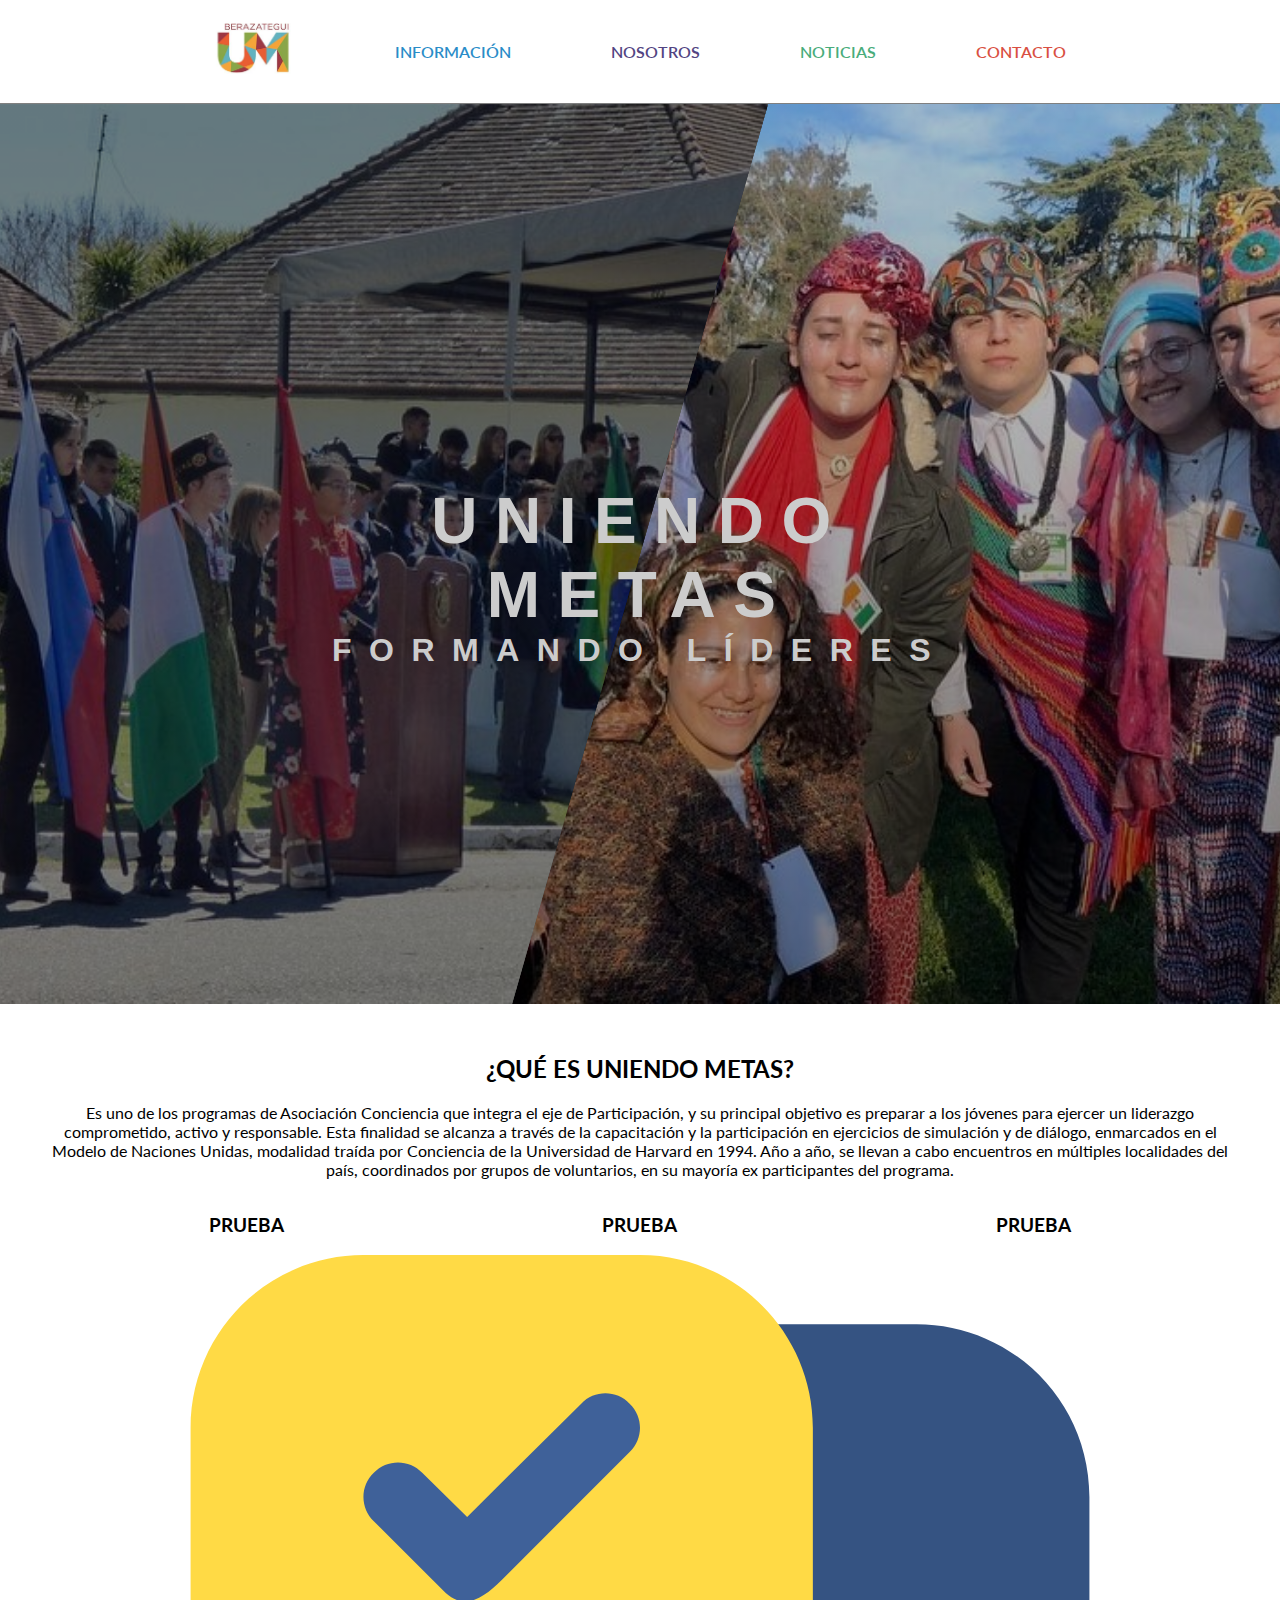
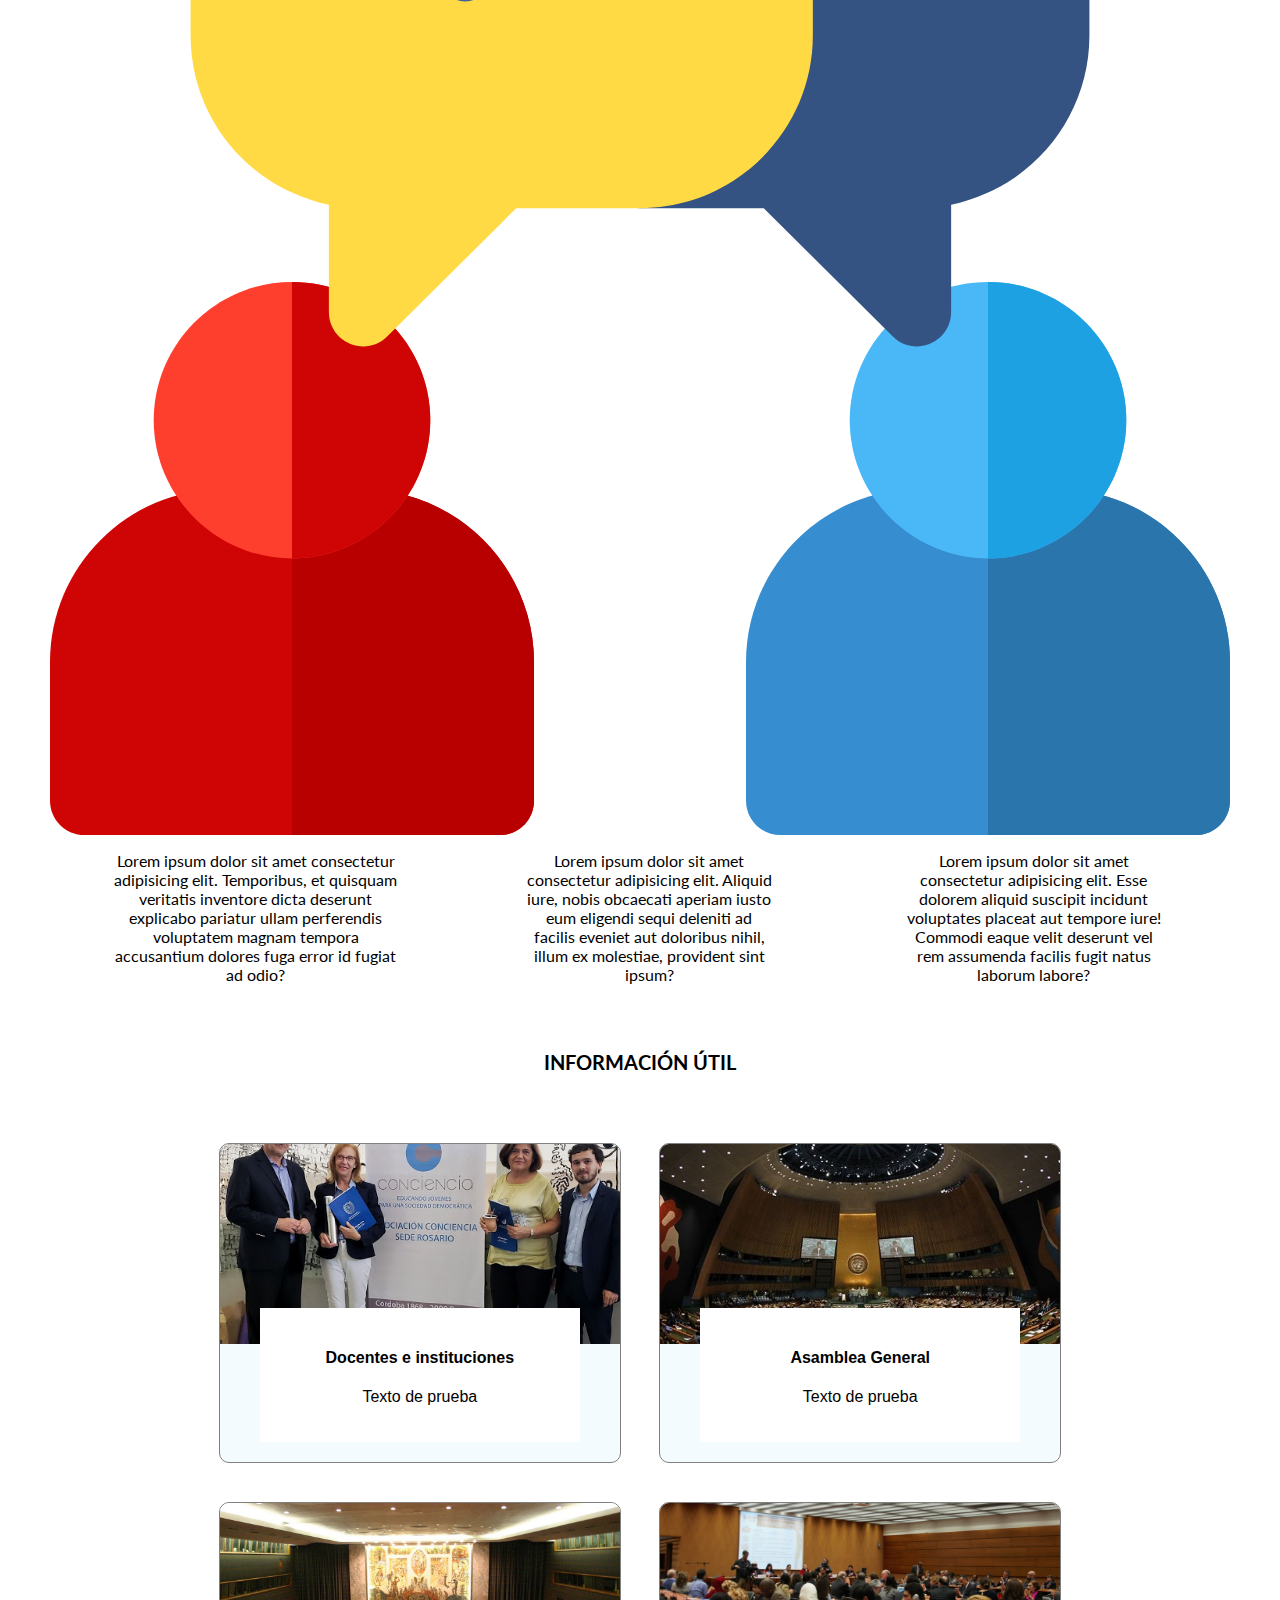
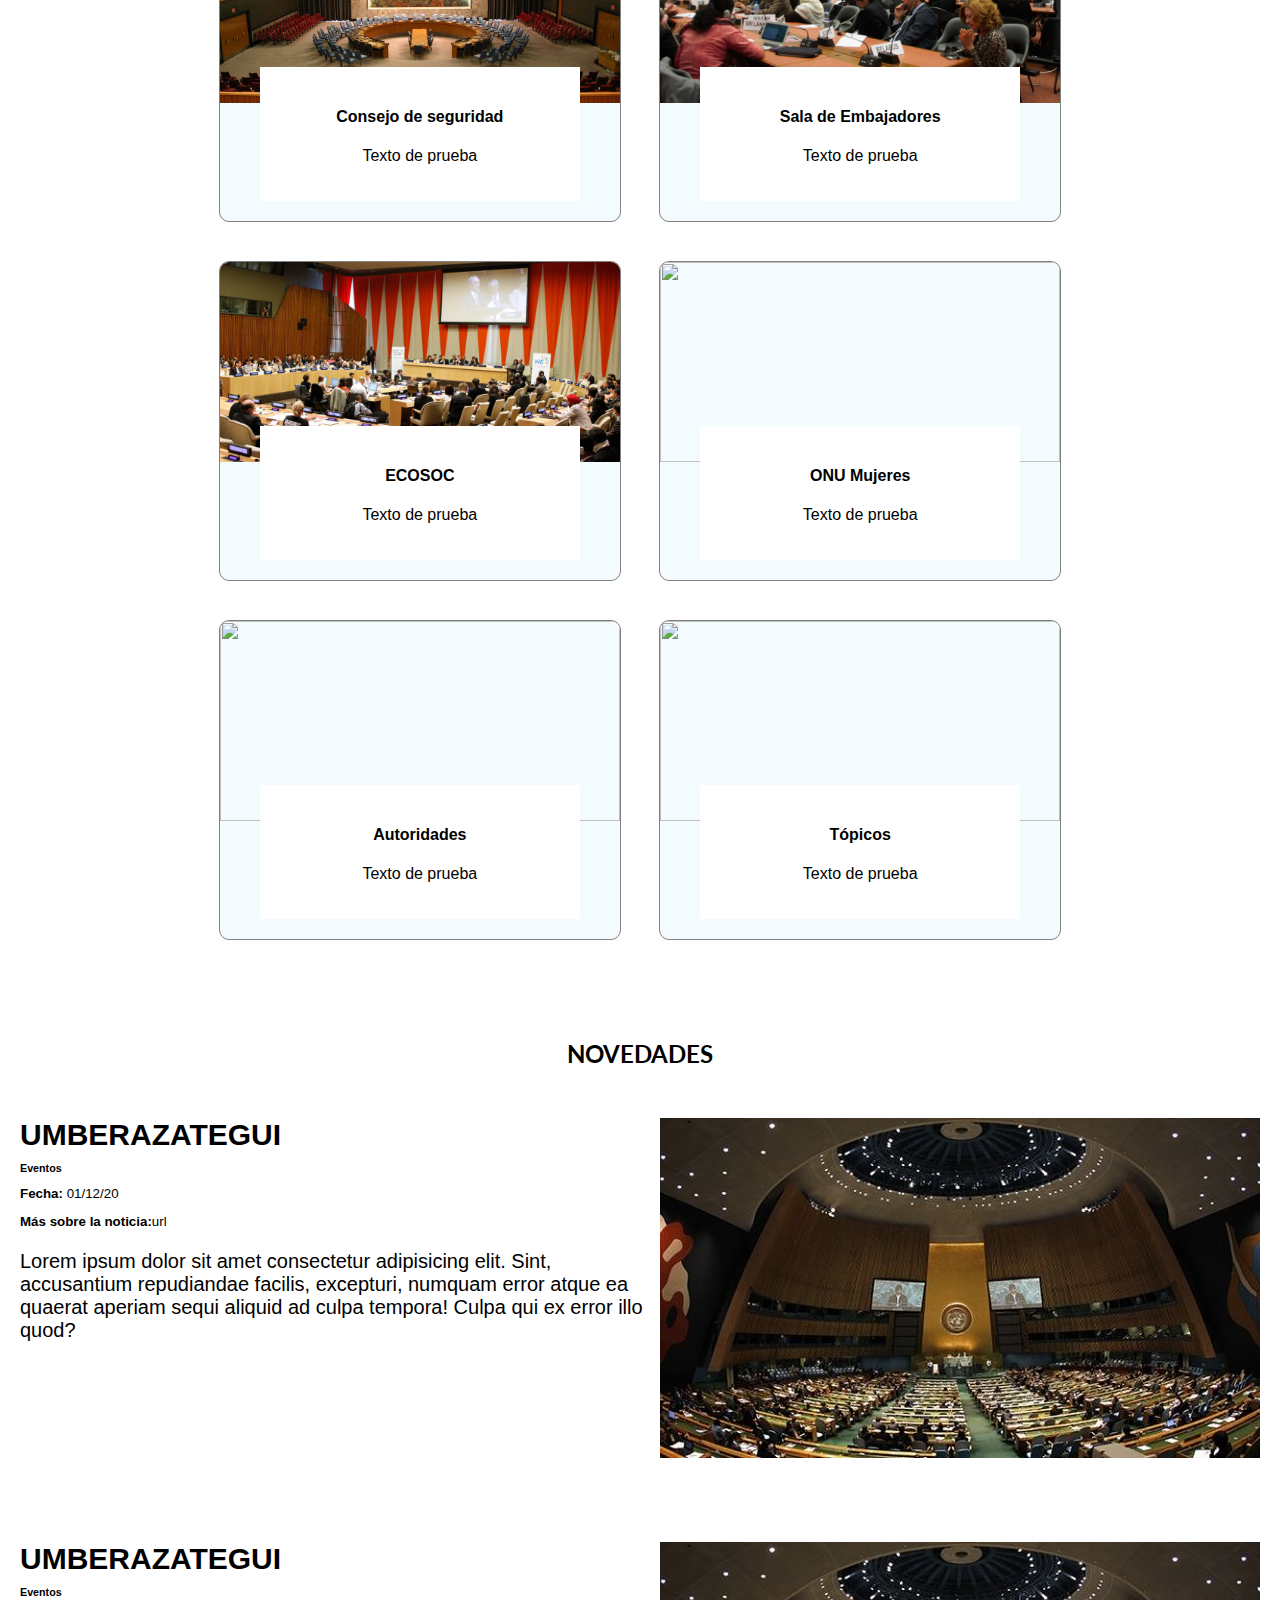
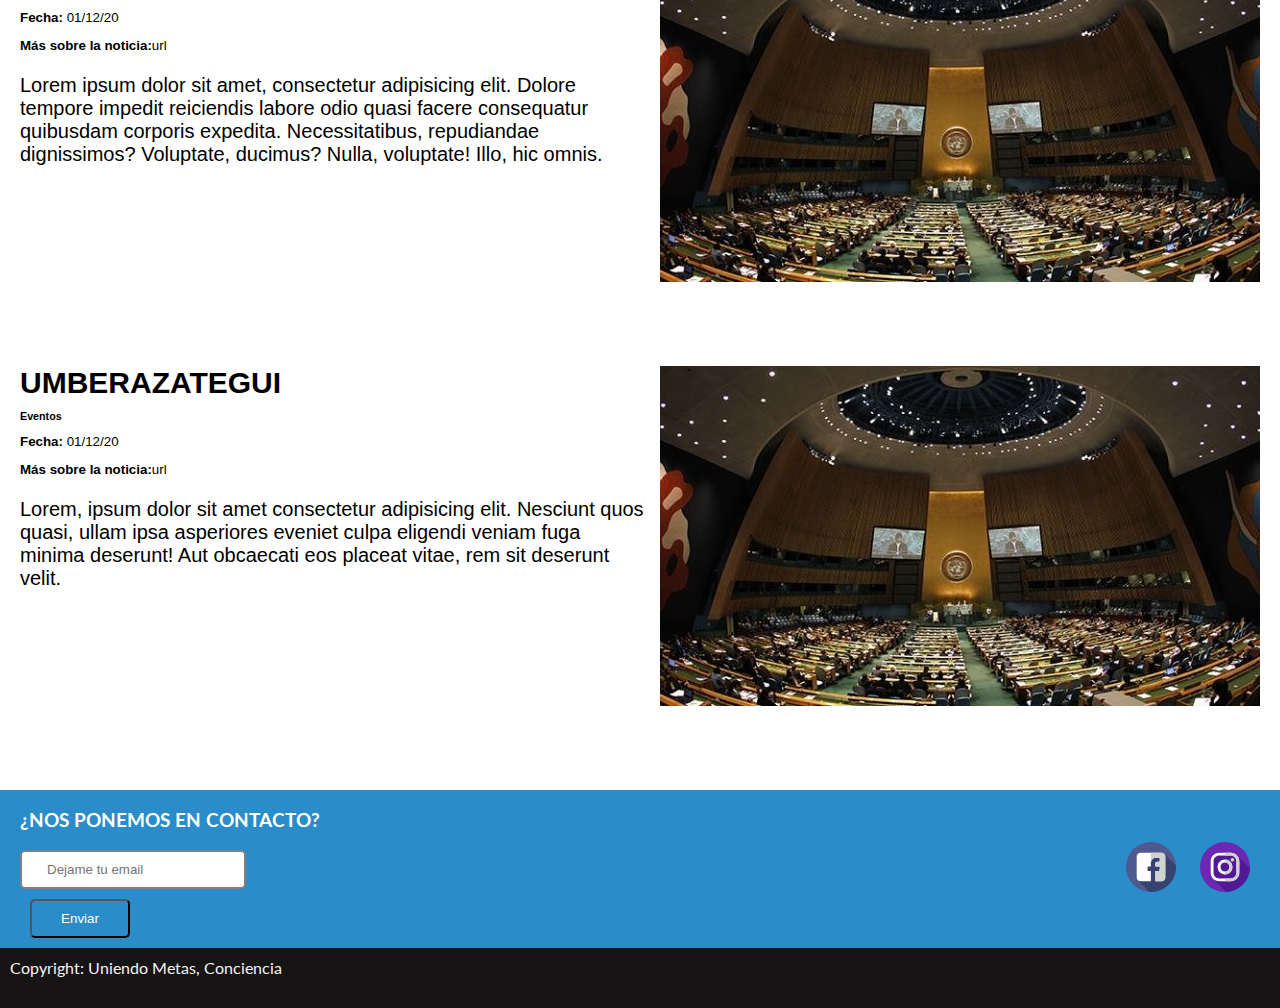
==== commit da015bb1: "cambios en proceso requeridos por coordinación" ====
--- a/index.html
+++ b/index.html
@@ -34,15 +34,59 @@
             <a href="https://www.instagram.com/uniendometasberazategui/?hl=es-la" target="_BLANK"><img src='fotos/instagram.svg' alt="logo" class="social-logo instagram"></a>
         </div>-->
     </header>
-       <div class='hero'>
-            <div class="hero-one"></div>
-            <div class="hero-two"></div>
-            <h1 class="header-title"><span class="header-primary">Uniendo Metas</span><span class="header-sub">formando líderes</span></h1>
-        </div>
+    <div class='hero'>
+        <div class="hero-one"></div>
+        <div class="hero-two"></div>
+        <h1 class="header-title"><span class="header-primary">Uniendo Metas</span><span class="header-sub">formando
+                líderes</span></h1>
+    </div>
+    <section class="about-us">
+        <div class="um-about">
+            <h2>¿Qué es uniendo metas?</h2>
+            <p>Es uno de los programas de Asociación Conciencia que integra el eje de Participación, y su principal objetivo es preparar a los jóvenes para ejercer un liderazgo comprometido, activo y responsable. Esta finalidad se alcanza a través de la capacitación y la participación en ejercicios de simulación y de diálogo, enmarcados en el Modelo de Naciones Unidas, modalidad traída por Conciencia de la Universidad de Harvard en 1994. Año a año, se llevan a cabo encuentros en múltiples localidades del país, coordinados por grupos de voluntarios, en su mayoría ex participantes del programa.</p>
+        </div>
+        <div></div>
+        <div class="value-title">
+            <h3 class="valueTitle">Prueba</h3>
+            <h3 class="valueTitle">Prueba</h3>
+            <h3 class="valueTitle">Prueba</h3>
+        </div>
+        <div class="value-image">
+            <img class="valueImage" src="fotos/comunicacion.svg">
+            <img class="valueImage" src="fotos/discurso.svg">
+            <img class="valueImage" src="fotos/grupo.svg">
+        </div>
+        <div class="values">
+            <div class="value"> 
+                <p>
+                    Lorem ipsum dolor sit amet consectetur adipisicing elit. Temporibus, et quisquam veritatis inventore dicta deserunt explicabo pariatur ullam perferendis voluptatem magnam tempora accusantium dolores fuga error id fugiat ad odio?
+                </p>
+            </div>
+            <div class="value">
+                <p>
+                    Lorem ipsum dolor sit amet consectetur adipisicing elit. Aliquid iure, nobis obcaecati aperiam iusto eum eligendi sequi deleniti ad facilis eveniet aut doloribus nihil, illum ex molestiae, provident sint ipsum?
+                </p>
+            </div>
+            <div class="value">
+                <p>
+                    Lorem ipsum dolor sit amet consectetur adipisicing elit. Esse dolorem aliquid suscipit incidunt voluptates placeat aut tempore iure! Commodi eaque velit deserunt vel rem assumenda facilis fugit natus laborum labore?
+                </p>
+            </div>
+        </div>
+    </section>
     <h2 class="information-title" id="info">Información útil</h2>
     <section class="information">
         <article class="organ">
             <figure class="organ-imageContainer">
+                <img src="fotos/docentes.jpg" class="organ-image">
+            </figure>
+            <div class="organ-textContainer">
+                <h4>Docentes e instituciones</h4>
+                <p>Texto de prueba</p>
+            </div>
+        </article>
+        <article class="organ">
+            <figure class="organ-imageContainer">
                 <img src="fotos/ag.jpg" class="organ-image">
             </figure>
             <div class="organ-textContainer">
@@ -50,15 +94,17 @@
                 <p>Texto de prueba</p>
             </div>
         </article>
-        <article class="organ">
-            <figure class="organ-imageContainer">
-                <img src="fotos/sc.jpg" class="organ-image">
-            </figure>
-            <div class="organ-textContainer">
-                <h4>Consejo de seguridad</h4>
-                <p>Texto de prueba</p>
-            </div>
-        </article>
+        <a href="consejo.html">
+            <article class="organ">
+                <figure class="organ-imageContainer">
+                    <img src="fotos/sc.jpg" class="organ-image">
+                </figure>
+                <div class="organ-textContainer">
+                    <h4>Consejo de seguridad</h4>
+                    <p>Texto de prueba</p>
+                </div>
+            </article>
+        </a>
         <article class="organ">
             <figure class="organ-imageContainer">
                 <img src="fotos/se.jpg" class="organ-image">
@@ -104,81 +150,70 @@
                 <p>Texto de prueba</p>
             </div>
         </article>
-        </section>
-    <!-- <section class="about-us">
-        <article class="about-usContainer">
-            <div class="about-usDetails">
-                <h2 class="about-usTitle" id="sobrenosotros">¿Qué es el programa Uniendo Metas?</h2>
-                <p class="about-usDescription">Uniendo Metas -Jóvenes para el futro – tiene como principal objetivo preparar a los jóvenes para ejercer un liderazgo comprometido, activo y responsable. Esta finalidad se alcanza a través de la capacitación y la participación en ejercicios de simulación y de diálogo, enmarcados en el Modelo de Naciones Unidas, modalidad traída por Conciencia de la Universidad de Harvard en 1994. Año a año, se llevan a cabo encuentros en múltiples localidades del país, coordinados por grupos de voluntarios, en su mayoría ex participantes del programa. En el año 2018, dichas instancias sumaron 10.000 participantes en total, 1.000 de los cuales fueron parte de un Encuentro Nacional que reunió a delegados provenientes de cada una de estas localidades. El programa brinda a estudiantes de nivel secundario de escuelas de gestión estatal y privada de todo el país la oportunidad de ampliar y poner en práctica sus conocimientos y experiencias. De esta manera, pueden dialogar y fortalecer lazos sociales con sus pares, y así estar mejor preparados como tomadores de decisiones, tanto para su futuro laboral como para su vida social. Las temáticas a tratar a lo largo de cada encuentro son de relevancia a nivel mundial, tomadas de la agenda oficial de las Naciones Unidas y relacionadas con hechos recientes importantes para la comunidad internacional.</p>
-            </div>
-            <figure class="about-us-imageContainer">
-                <img src="fotos/uniendometas.jpg" alt="lost-img" class="abot-us-image">
-            </figure>
-        </article>
-    </section> -->
-        <section class="um-journal">
-            <h2 class="news-maintitle" id="noticias">Novedades</h2>
-            <article class="news-container">
-                <div class="news-details">
-                    <h3 class="news-title"><b>UMBerazategui</b></h3>
-                    <h6 class="news-section">Eventos</h6>
-                    <p class="news-date"><small><b>Fecha:</b> 01/12/20</small></p>
-                    <p class="news-url"><small><b>Más sobre la noticia:</b>url</small></p>
-                    <p class="news-description">Lorem ipsum dolor sit amet consectetur adipisicing elit. Sint,
-                        accusantium repudiandae facilis, excepturi, numquam error atque ea quaerat aperiam sequi aliquid
-                        ad culpa tempora! Culpa qui ex error illo quod?</p>
-                </div>
-                <figure class="news-imageContainer">
-                    <img class="news-image" alt="news-lost" src="fotos/ag.jpg">
-                </figure>
-            </article>
-            <article class="news-container">
-                <div class="news-details">
-                    <h3 class="news-title"><b>UMBerazategui</b></h3>
-                    <h6 class="news-section">Eventos</h6>
-                    <p class="news-date"><small><b>Fecha:</b> 01/12/20</small></p>
-                    <p class="news-url"><small><b>Más sobre la noticia:</b>url</small></p>
-                    <p class="news-description">Lorem ipsum dolor sit amet, consectetur adipisicing elit. Dolore tempore
-                        impedit reiciendis labore odio quasi facere consequatur quibusdam corporis expedita.
-                        Necessitatibus, repudiandae dignissimos? Voluptate, ducimus? Nulla, voluptate! Illo, hic omnis.
-                    </p>
-                </div>
-                <figure class="news-imageContainer">
-                    <img class="news-image" alt="news-lost" src="fotos/ag.jpg">
-                </figure>
-            </article>
-            <article class="news-container">
-                <div class="news-details">
-                    <h3 class="news-title"><b>UMBerazategui</b></h3>
-                    <h6 class="news-section">Eventos</h6>
-                    <p class="news-date"><small><b>Fecha:</b> 01/12/20</small></p>
-                    <p class="news-url"><small><b>Más sobre la noticia:</b>url</small></p>
-                    <p class="news-description">Lorem, ipsum dolor sit amet consectetur adipisicing elit. Nesciunt quos
-                        quasi, ullam ipsa asperiores eveniet culpa eligendi veniam fuga minima deserunt! Aut obcaecati
-                        eos placeat vitae, rem sit deserunt velit.</p>
-                </div>
-                <figure class="news-imageContainer">
-                    <img class="news-image" alt="news-lost" src="fotos/ag.jpg">
-                </figure>
-            </article>
-        </section>
-        <section class="contact" id="contacto">
-            <form action="/contactos/" class="form-email">
-                <h3>¿Nos ponemos en contacto?</h3>
-                <label for="email"></label>
-                <input type="text" placeholder="Dejame tu email">
-                <button>Enviar</button>
-            </form>
-            <div class="social">
-                <a href="https://www.facebook.com/pages/category/Regional-Website/Uniendo-Metas-Berazategui-188138221239678/"
-                    target="_BLANK" class="social-link facebook"></a>
-                <a href="https://www.instagram.com/uniendometasberazategui/?hl=es-la" target="_BLANK"
-                    class="social-link instagram"></a>
-            </div>
-        </section>
-        <footer class="footer">
-            <p>Copyright: Uniendo Metas, Conciencia</p>
-        </footer>
+    </section>
+    <section class="um-journal">
+        <h2 class="news-maintitle" id="noticias">Novedades</h2>
+        <article class="news-container">
+            <div class="news-details">
+                <h3 class="news-title"><b>UMBerazategui</b></h3>
+                <h6 class="news-section">Eventos</h6>
+                <p class="news-date"><small><b>Fecha:</b> 01/12/20</small></p>
+                <p class="news-url"><small><b>Más sobre la noticia:</b>url</small></p>
+                <p class="news-description">Lorem ipsum dolor sit amet consectetur adipisicing elit. Sint,
+                    accusantium repudiandae facilis, excepturi, numquam error atque ea quaerat aperiam sequi aliquid
+                    ad culpa tempora! Culpa qui ex error illo quod?</p>
+            </div>
+            <figure class="news-imageContainer">
+                <img class="news-image" alt="news-lost" src="fotos/ag.jpg">
+            </figure>
+        </article>
+        <article class="news-container">
+            <div class="news-details">
+                <h3 class="news-title"><b>UMBerazategui</b></h3>
+                <h6 class="news-section">Eventos</h6>
+                <p class="news-date"><small><b>Fecha:</b> 01/12/20</small></p>
+                <p class="news-url"><small><b>Más sobre la noticia:</b>url</small></p>
+                <p class="news-description">Lorem ipsum dolor sit amet, consectetur adipisicing elit. Dolore tempore
+                    impedit reiciendis labore odio quasi facere consequatur quibusdam corporis expedita.
+                    Necessitatibus, repudiandae dignissimos? Voluptate, ducimus? Nulla, voluptate! Illo, hic omnis.
+                </p>
+            </div>
+            <figure class="news-imageContainer">
+                <img class="news-image" alt="news-lost" src="fotos/ag.jpg">
+            </figure>
+        </article>
+        <article class="news-container">
+            <div class="news-details">
+                <h3 class="news-title"><b>UMBerazategui</b></h3>
+                <h6 class="news-section">Eventos</h6>
+                <p class="news-date"><small><b>Fecha:</b> 01/12/20</small></p>
+                <p class="news-url"><small><b>Más sobre la noticia:</b>url</small></p>
+                <p class="news-description">Lorem, ipsum dolor sit amet consectetur adipisicing elit. Nesciunt quos
+                    quasi, ullam ipsa asperiores eveniet culpa eligendi veniam fuga minima deserunt! Aut obcaecati
+                    eos placeat vitae, rem sit deserunt velit.</p>
+            </div>
+            <figure class="news-imageContainer">
+                <img class="news-image" alt="news-lost" src="fotos/ag.jpg">
+            </figure>
+        </article>
+    </section>
+    <section class="contact" id="contacto">
+        <form action="/contactos/" class="form-email">
+            <h3>¿Nos ponemos en contacto?</h3>
+            <label for="email"></label>
+            <input type="text" placeholder="Dejame tu email">
+            <button>Enviar</button>
+        </form>
+        <div class="social">
+            <a href="https://www.facebook.com/pages/category/Regional-Website/Uniendo-Metas-Berazategui-188138221239678/"
+                target="_BLANK" class="social-link facebook"></a>
+            <a href="https://www.instagram.com/uniendometasberazategui/?hl=es-la" target="_BLANK"
+                class="social-link instagram"></a>
+        </div>
+    </section>
+    <footer class="footer">
+        <p>Copyright: Uniendo Metas, Conciencia</p>
+    </footer>
 </body>
 
 </html>--- a/estilos.css
+++ b/estilos.css
@@ -1,5 +1,10 @@
 html{
     scroll-behavior: smooth;
+}
+
+a{
+    color: black;
+    text-decoration: none;
 }
 
 body {
@@ -9,6 +14,8 @@
      box-sizing: border-box;
 }
 
+/* MENU */
+
 ul,
 ol{
     margin: 0;
@@ -30,6 +37,86 @@
     flex-wrap: wrap;
     border-bottom: 1px solid gray;
     background-color: white;
+}
+
+.menu {
+    height: inherit;
+}
+
+.header ol{
+    display: flex;
+    height: inherit;
+}
+
+.header ol li{
+    flex: 1;
+    align-items: center;
+    text-align: center;
+}
+
+.info-button{
+    font-family: 'Lato', Helvetica, sans-serif;
+    color:#2A8CC8;
+    font-weight: 600;
+    text-decoration: none;
+    height: inherit;
+    align-items: center;
+    margin: 0 50px;
+    text-transform: uppercase;
+ 
+}
+
+.noticias-button{
+    font-family: 'Lato', Helvetica, sans-serif;
+    color:#49AC7B;
+    font-weight: 600;
+    text-decoration: none;
+    height: inherit;
+    align-items: center;
+    margin: 0 50px;
+    text-transform: uppercase;
+ 
+}
+
+.nosotros-button{
+    font-family: 'Lato', Helvetica, sans-serif;
+    color:#524482;
+    font-weight: 600;
+    text-decoration: none;
+    height: inherit;
+    align-items: center;
+    margin: 0 50px;
+    text-transform: uppercase;
+ 
+}
+
+.contacto-button{
+    font-family: 'Lato', Helvetica, sans-serif;
+    color:#D94F42;;
+    font-weight: 600;
+    text-decoration: none;
+    height: inherit;
+    align-items: center;
+    margin: 0 50px;
+    text-transform: uppercase;
+}
+
+.nav-logo{
+    margin: 0 40px;
+    height: inherit;
+    width: 100px; 
+}
+
+.social-logo.instagram{
+    margin: 0 40px;
+    height: 2em;
+    width: 2em; 
+}
+
+.social-logo.facebook{
+    margin: 0 40px;
+    height: 2em;
+    width: 2em; 
 }
 
 /* Hero */
@@ -70,6 +157,31 @@
     background-repeat: no-repeat;
     background-position: center;
   }
+  .hero-oneSC {
+    top: 0;
+    position: absolute;
+    width: 60%;
+    background-color: black;
+    height: 100vh;
+    clip-path: polygon(0 0, 60vw 0, 40vw 100vh, 0 100vh);
+    z-index: 1;
+    background-image:linear-gradient(rgba(0,0,0,.5), rgba(0,0,0,.5)), url(fotos/sc.jpg);
+      background-size: cover;
+    background-repeat: no-repeat;
+    background-position: center;
+  }
+  .hero-twoSC {
+    position: absolute;
+    top: 0;
+    right: 0;
+    width: 60%;
+    background-color: green;
+    height: 100vh;
+    background-image: linear-gradient(rgba(0,0,0,.2), rgba(0,0,0,.5)), url(fotos/consejomain.jpg);
+    background-size: cover;
+    background-repeat: no-repeat;
+    background-position: center;
+  }
   
   .header-title {
     z-index: 2;
@@ -85,194 +197,62 @@
     font-weight: 700;
   }
 
-/* hero end */
-
-.menu {
-    height: inherit;
-}
-
-.header ol{
-    display: flex;
-    height: inherit;
-}
-
-.header ol li{
-    flex: 1;
-    align-items: center;
-    text-align: center;
-}
-
-.info-button{
-    font-family: 'Lato', Helvetica, sans-serif;
-    color:#2A8CC8;
-    font-weight: 600;
-    text-decoration: none;
-    height: inherit;
-    align-items: center;
-    margin: 0 50px;
-    text-transform: uppercase;
- 
-}
-
-
-
-
-
-.noticias-button{
-    font-family: 'Lato', Helvetica, sans-serif;
-    color:#49AC7B;
-    font-weight: 600;
-    text-decoration: none;
-    height: inherit;
-    align-items: center;
-    margin: 0 50px;
-    text-transform: uppercase;
- 
-}
-
-.nosotros-button{
-    font-family: 'Lato', Helvetica, sans-serif;
-    color:#524482;
-    font-weight: 600;
-    text-decoration: none;
-    height: inherit;
-    align-items: center;
-    margin: 0 50px;
-    text-transform: uppercase;
- 
-}
-
-.contacto-button{
-    font-family: 'Lato', Helvetica, sans-serif;
-    color:#D94F42;;
-    font-weight: 600;
-    text-decoration: none;
-    height: inherit;
-    align-items: center;
-    margin: 0 50px;
-    text-transform: uppercase;
-}
-
-.nav-logo{
-    margin: 0 40px;
-    height: inherit;
-    width: 100px; 
-}
-
-.social-logo.instagram{
-    margin: 0 40px;
-    height: 2em;
-    width: 2em; 
-}
-
-.social-logo.facebook{
-    margin: 0 40px;
-    height: 2em;
-    width: 2em; 
+/* SOBRE NOSOTROS */
+
+
+.about-us{
+    font-family: 'Lato', sans-serif;
+    margin: 50px;
+}
+
+.um-about{
+    text-align: center;
+}
+
+h2,
+h3{
+    text-transform: uppercase;
+}
+.value-title,
+.value-image,
+.values{
+    display: flex;
+    justify-content: space-around;
+    text-align: center;
+}
+
+.value,
+.valueTitle
+.valueImage{
+    margin: 0 5vw;
 }
 
 /*
-.bghero{
-    background-image:url('fotos/bghero.jpg');
-    background-repeat: no-repeat;
-    background-size: cover;
-    background-position-y: 0 50px;
-    
-}
-
-.hero{
-    color: rgba(255, 255, 255, 0.815);
-    max-height: 700px;
-    display: flex;
-    justify-content: space-between;
-    align-items: center;
-    margin: 0 0px;
-    background-color: rgba(0, 0, 0, 0.6);
-    flex-wrap: wrap;
+.about-us h2{
+    text-align: center;
+    text-transform: uppercase;
+}
+
+.about-us{
+    margin: 0 5vw;
+    background-color: white;
+    font-family: 'Lato';
+    margin: auto 50px;
+}
+
+.value-title,
+.values{
+    display: flex;
+    flex-shrink: 1;
+    justify-content: space-around;
+}
+
+.about-us p{
+    font-size: 1em;
+    text-align: justify;
+    margin: 1.5vw;
 }
 */
-.main-title{
-    font-family: 'Lato', Helvetica, sans-serif;
-    font-size: 50px;
-    padding: 0 0 250px 100px;
-}
-
-.about-us{
-    background: #f4fbff;
-    margin: 0 150px;
-}
-
-.about-usContainer{
-    font-size: 20px;
-    font-family: 'Lato', sans-serif;
-    margin-top: 100px;
-    margin-bottom: 50px;
-    display: flex;
-    justify-content: space-around;
-    align-items: center;
-    border: 1px solid grey;
-    border-radius: 25px;
-    padding: 20px;
-}
-
-.about-usTitle{
-    margin-bottom: 20px;
-    font-family: 'Lato', sans-serif;
-    text-transform: uppercase;
-    font-weight: 600;
-}
-
-.about-us-imageContainer{
-    padding: 20px 30px;
-}
-
-.news-maintitle{
-    text-transform: uppercase;
-    display: flex;
-    justify-content: center;
-    margin-top: 80px;
-    margin-bottom: 50px;
-    font-family: 'Lato', Helvetica, sans-serif;
-}
-
-.news-container{
-    margin: 0 10px;
-    display: flex;
-    justify-content: space-evenly;
-    padding: 0 0 80px 0;
-    flex-wrap: wrap;
-}
-
-.news-title{
-    font-weight: 600;
-    font-size: 30px;
-    margin: 0;
-}
-
-.news-section,
-.news-date,
-.news-url{
-    margin: 10px 0;
-
-}
-
-.news-description{
-    font-size: 20px;
-}
-
-.news-image{
-    max-height: 100%;
-    max-width: 100%;
-}
-
-.news-imageContainer{
-    width: auto;
-    text-align: center;
-}
-
-.news-details{
-    width: 50%;
-}
 
 .information-title{
     text-align: center;
@@ -285,7 +265,7 @@
 
 .information{
     display: flex;
-    justify-content: space-evenly;
+    justify-content: center;
     flex-wrap: wrap;
 }
 
@@ -295,7 +275,7 @@
     overflow: hidden;
     flex-shrink: 0;
     background: #f4fbff;
-    margin-top: 50px;
+    margin: 1.5vw;
     max-width: 90vw;
 }
 
@@ -304,6 +284,8 @@
     background-color: white;
     padding: 20px;
     text-align: center;
+    position: relative;
+    margin-top: -40px;
 }
 
 .organ-image{
@@ -312,10 +294,62 @@
     object-fit: cover;
 }
 
+/* NOTICIAS */
+
+.news-maintitle{
+    text-transform: uppercase;
+    display: flex;
+    justify-content: center;
+    margin-top: 80px;
+    margin-bottom: 50px;
+    font-family: 'Lato', Helvetica, sans-serif;
+}
+
+.news-container{
+    margin: 0 10px;
+    display: flex;
+    justify-content: space-evenly;
+    padding: 0 0 80px 0;
+    flex-wrap: wrap;
+}
+
+.news-title{
+    font-weight: 600;
+    font-size: 30px;
+    margin: 0;
+}
+
+.news-section,
+.news-date,
+.news-url{
+    margin: 10px 0;
+
+}
+
+.news-description{
+    font-size: 20px;
+}
+
+.news-image{
+    max-height: 100%;
+    max-width: 100%;
+}
+
+.news-imageContainer{
+    width: auto;
+    text-align: center;
+}
+
+.news-details{
+    width: 50%;
+}
+
+/* CONTACTO */
+
 .contact{
     background-color: #2A8CC8;
     color: white;
-    height: 180px;
+    height: auto;
     display: flex;
     align-items: center;
     justify-content: space-between;
@@ -366,12 +400,14 @@
     color: white;
     width: 100px;
     border-radius: 5px;
-    margin-top: 10px;
+    margin: 10px;
 }
 
 .form-email h3{
     font-family: 'Lato', sans-serif;
 }
+
+/* FOOTER */
 
 .footer{
     background-color: rgb(22, 20, 20);
@@ -385,6 +421,8 @@
      margin: 0;
      font-family: 'Lato', sans-serif;
  }
+
+/*RESPONSIVE DESIGNE*/
 
  @media screen and (max-width: 1023px) {
     
@@ -422,14 +460,21 @@
 @media screen and (max-width: 320px) {
         
        } 
-/*
-@media screen and (min-width: 768px) {
+@media screen and (min-width: 1441px) {
     .news-section,
     .news-date,
     .news-url{
         font-size: 1.3vw;
     }
     .news-title{
-        font-size: 2vw;
+        font-size: 1.5vw;
+     }
+     .news-description{
+         font-size: 1.4vw
+     }
+     a,
+     h4,
+     p{
+         font-size: 1vw;
      }
        } 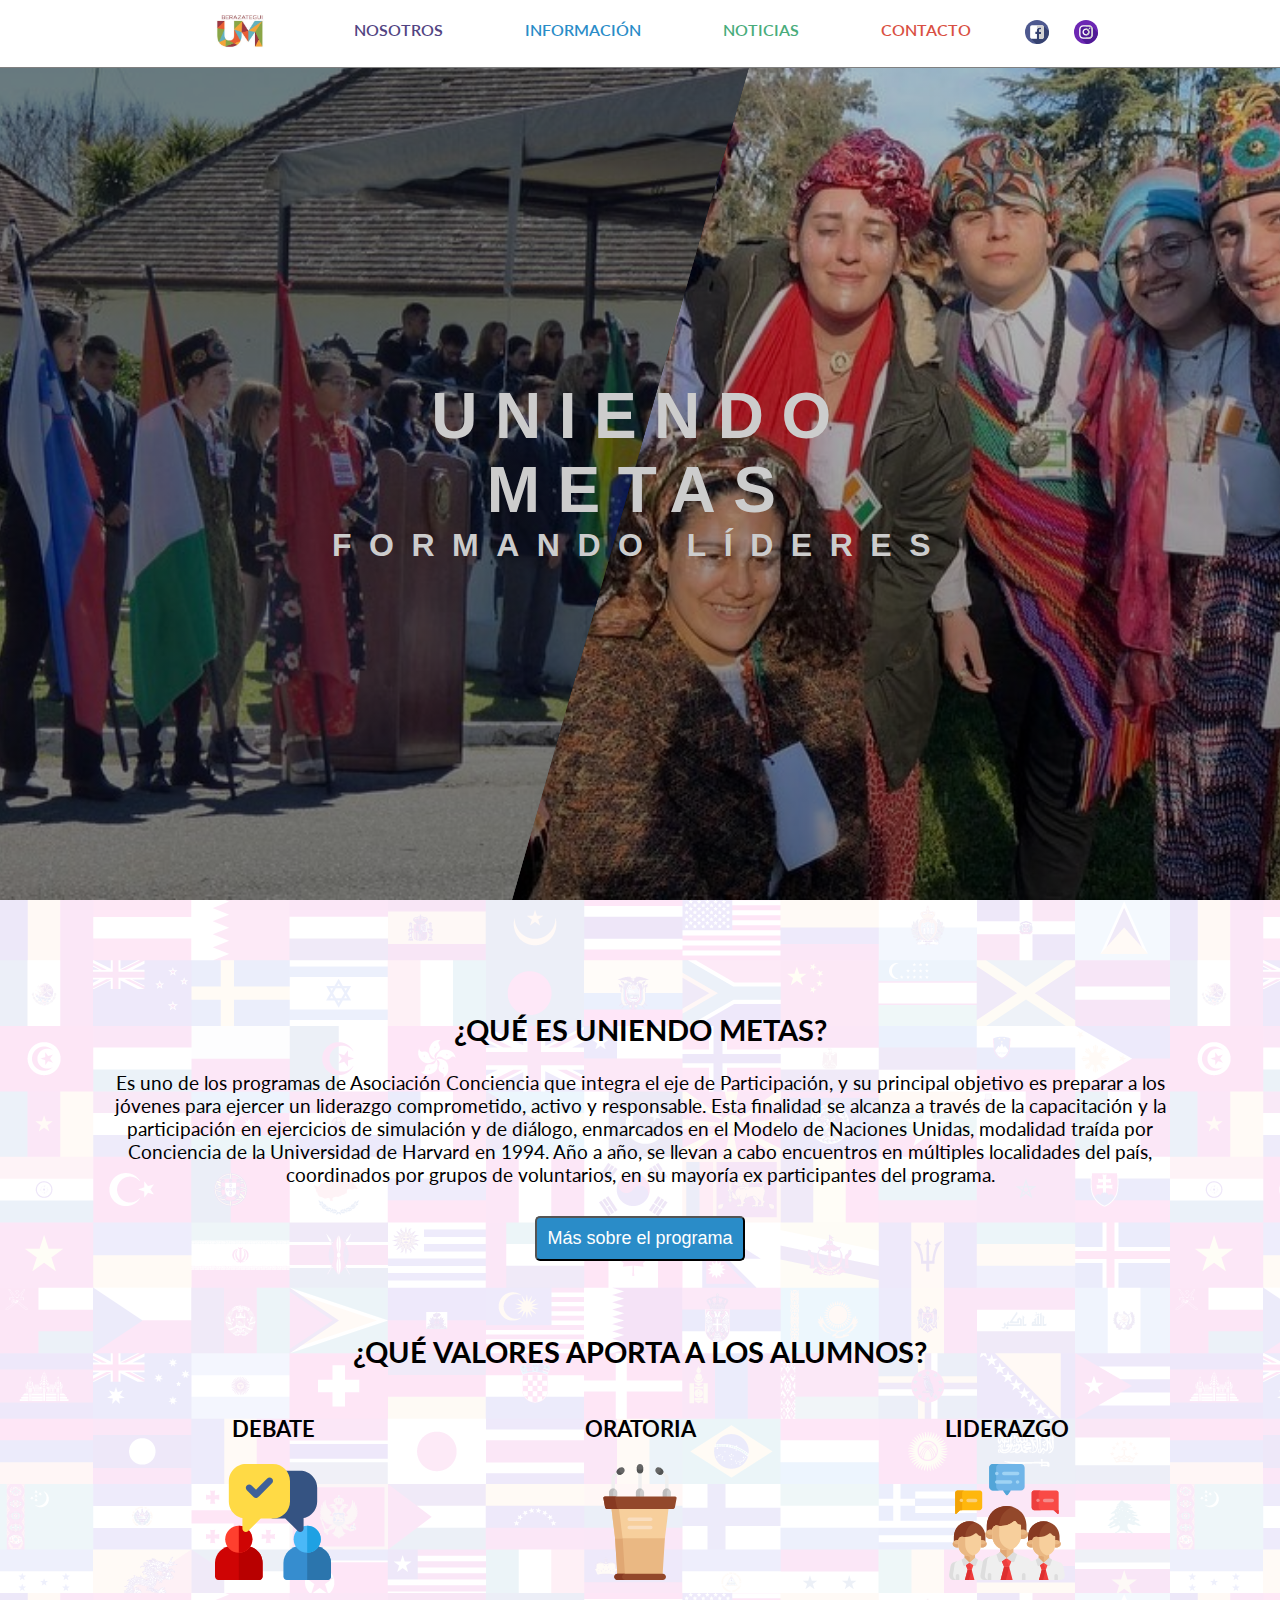
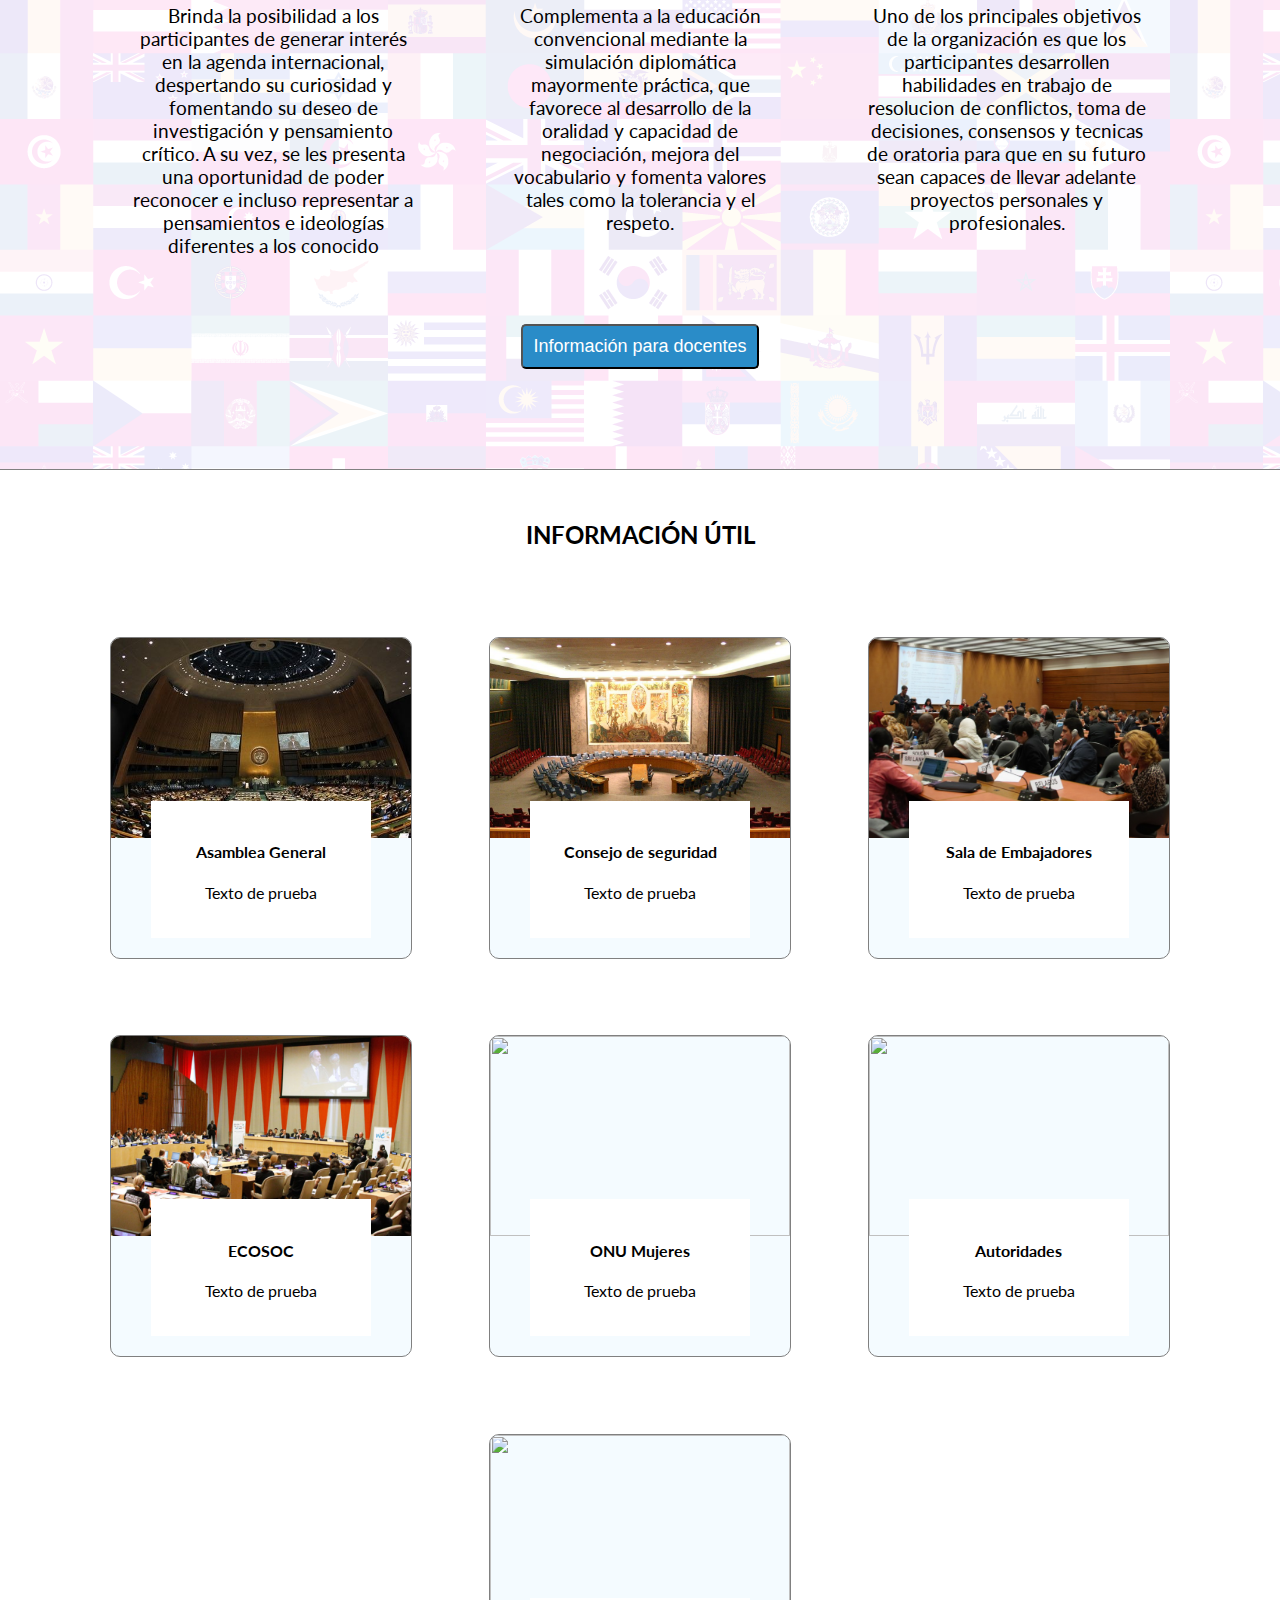
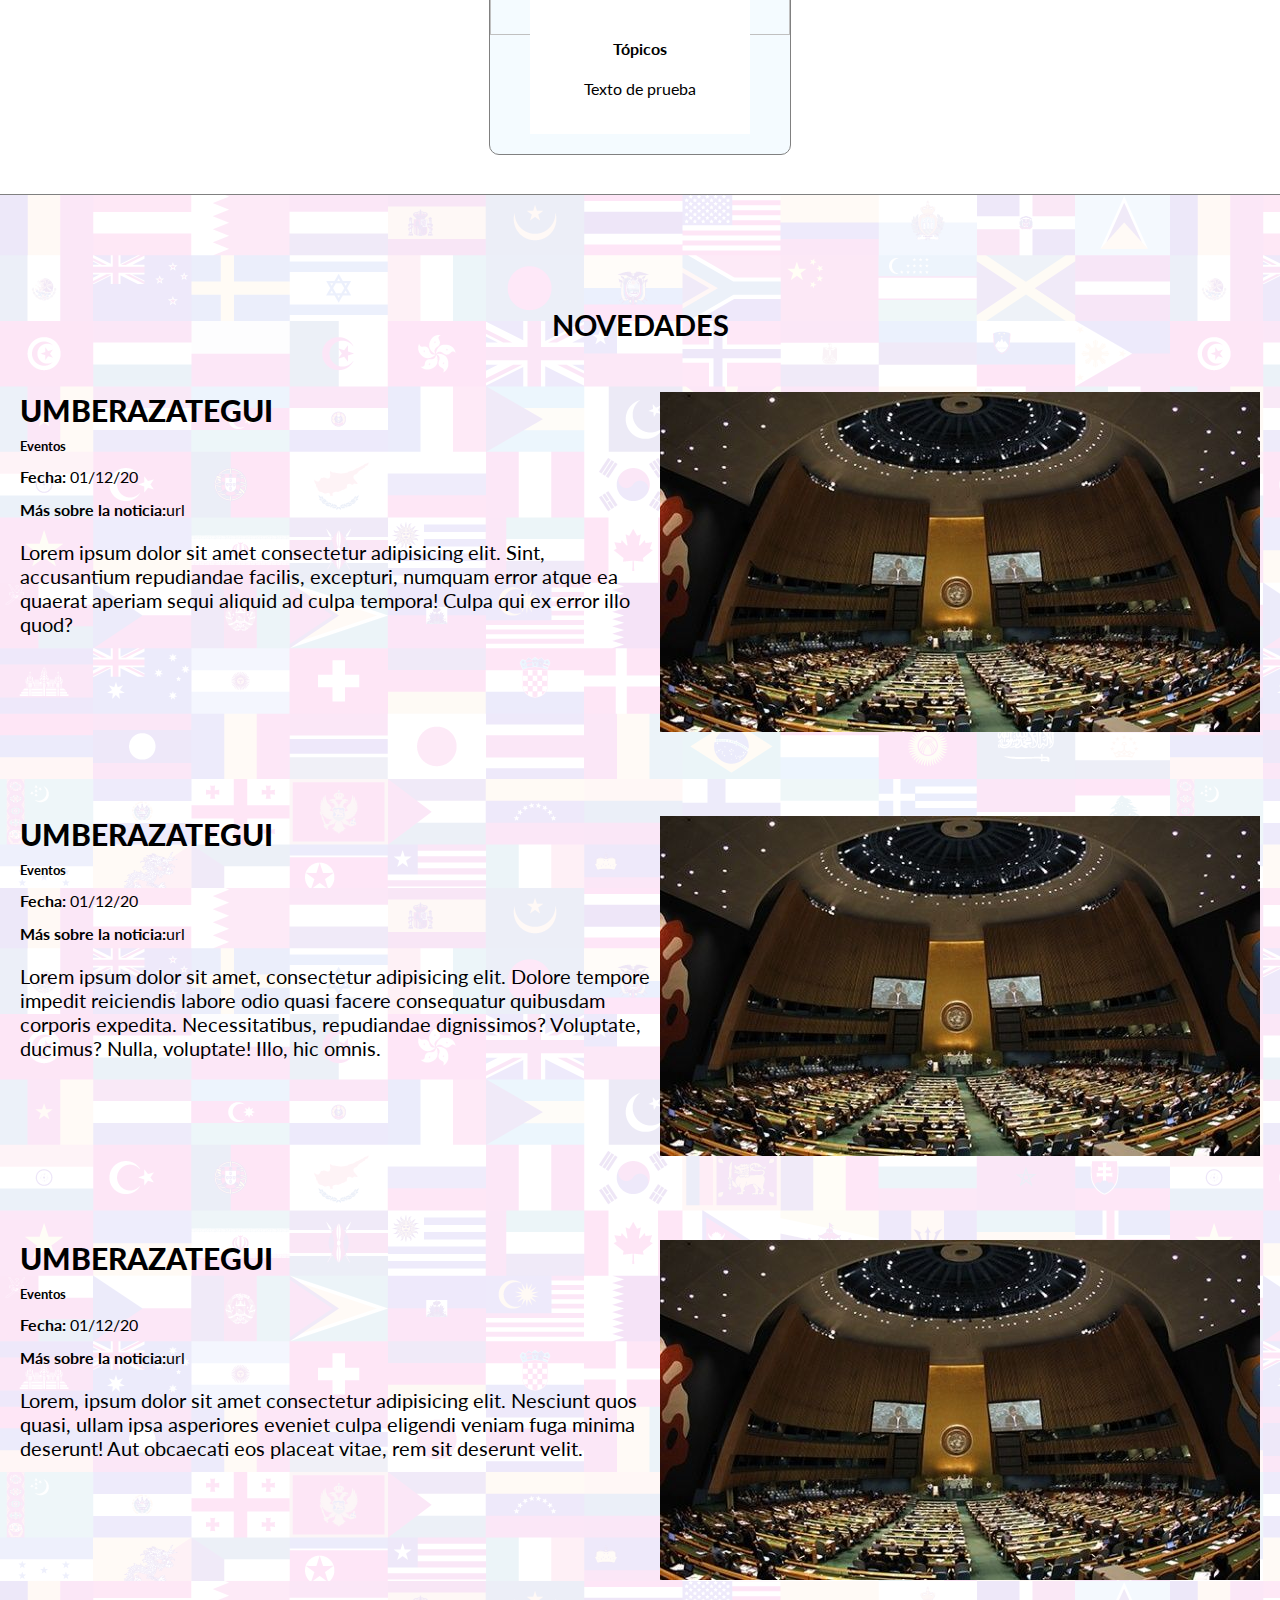
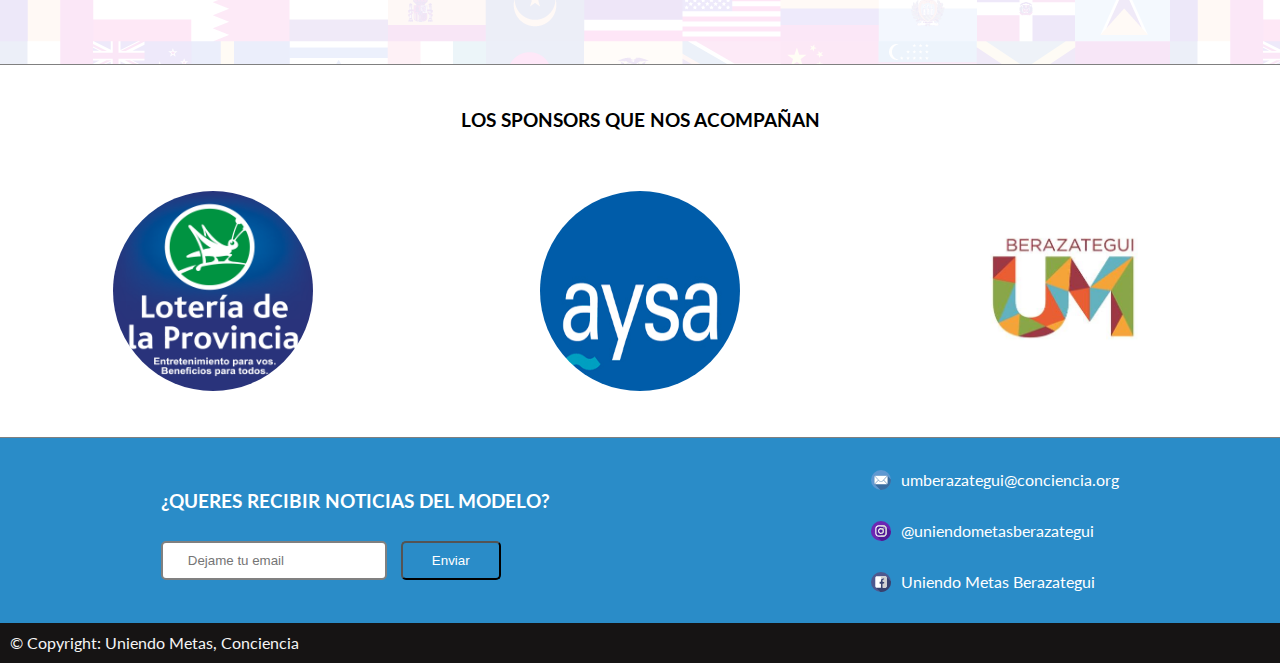
==== commit 15f174af: "casi finalizacion de estructura" ====
--- a/index.html
+++ b/index.html
@@ -19,20 +19,21 @@
 </head>
 
 <body>
+    <i class="icon-menu burger-button" id="burger-menu"></i>
     <header class="header">
         <a href="index.html"><img src='fotos/uniendometas.jpg' alt="logo" class="nav-logo"></a>
         <nav class="menu">
             <ol>
+                <li><a href="#sobrenosotros" class="nosotros-button">Nosotros</a></li>
                 <li><a href="#info" class="info-button">Información</a></li>
-                <li><a href="#sobrenosotros" class="nosotros-button">Nosotros</a></li>
                 <li><a href="#noticias" class="noticias-button">Noticias</a></li>
                 <li><a href="#contacto" class="contacto-button">Contacto</a></li>
+                <li><a href="https://www.facebook.com/pages/category/Regional-Website/Uniendo-Metas-Berazategui-188138221239678/"
+                        target="_BLANK"><img src='fotos/facebook.svg' alt="logo" class="social-logo facebook"></a></li>
+                <li><a href="https://www.instagram.com/uniendometasberazategui/?hl=es-la" target="_BLANK"><img
+                            src='fotos/instagram.svg' alt="logo" class="social-logo instagram"></a></li>
             </ol>
         </nav>
-        <!--<div class="media">
-            <a href="https://www.facebook.com/pages/category/Regional-Website/Uniendo-Metas-Berazategui-188138221239678/" target="_BLANK"><img src='fotos/facebook.svg' alt="logo" class="social-logo facebook"></a>
-            <a href="https://www.instagram.com/uniendometasberazategui/?hl=es-la" target="_BLANK"><img src='fotos/instagram.svg' alt="logo" class="social-logo instagram"></a>
-        </div>-->
     </header>
     <div class='hero'>
         <div class="hero-one"></div>
@@ -40,60 +41,58 @@
         <h1 class="header-title"><span class="header-primary">Uniendo Metas</span><span class="header-sub">formando
                 líderes</span></h1>
     </div>
-    <section class="about-us">
+    <section class="about-us" id="sobrenosotros">
         <div class="um-about">
             <h2>¿Qué es uniendo metas?</h2>
-            <p>Es uno de los programas de Asociación Conciencia que integra el eje de Participación, y su principal objetivo es preparar a los jóvenes para ejercer un liderazgo comprometido, activo y responsable. Esta finalidad se alcanza a través de la capacitación y la participación en ejercicios de simulación y de diálogo, enmarcados en el Modelo de Naciones Unidas, modalidad traída por Conciencia de la Universidad de Harvard en 1994. Año a año, se llevan a cabo encuentros en múltiples localidades del país, coordinados por grupos de voluntarios, en su mayoría ex participantes del programa.</p>
-        </div>
-        <div></div>
-        <div class="value-title">
-            <h3 class="valueTitle">Prueba</h3>
-            <h3 class="valueTitle">Prueba</h3>
-            <h3 class="valueTitle">Prueba</h3>
-        </div>
-        <div class="value-image">
-            <img class="valueImage" src="fotos/comunicacion.svg">
-            <img class="valueImage" src="fotos/discurso.svg">
-            <img class="valueImage" src="fotos/grupo.svg">
-        </div>
+            <p>Es uno de los programas de Asociación Conciencia que integra el eje de Participación, y su principal
+                objetivo es preparar a los jóvenes para ejercer un liderazgo comprometido, activo y responsable. Esta
+                finalidad se alcanza a través de la capacitación y la participación en ejercicios de simulación y de
+                diálogo, enmarcados en el Modelo de Naciones Unidas, modalidad traída por Conciencia de la Universidad
+                de Harvard en 1994. Año a año, se llevan a cabo encuentros en múltiples localidades del país,
+                coordinados por grupos de voluntarios, en su mayoría ex participantes del programa.</p>
+            <a href="instituciones.html"><button>Más sobre el programa</button></a>
+        </div>
+        <h2>¿Qué valores aporta a los alumnos?</h2>
         <div class="values">
-            <div class="value"> 
+            <div class="value">
+                <h3 class="valueTitle">DEBATE</h3>
+                <img class="valueImage" src="fotos/comunicacion.svg">
                 <p>
-                    Lorem ipsum dolor sit amet consectetur adipisicing elit. Temporibus, et quisquam veritatis inventore dicta deserunt explicabo pariatur ullam perferendis voluptatem magnam tempora accusantium dolores fuga error id fugiat ad odio?
+                    Brinda la posibilidad a los participantes de generar interés en la agenda internacional, despertando su curiosidad y fomentando su deseo de investigación y pensamiento crítico. A su vez, se les presenta una oportunidad de poder reconocer e incluso representar a pensamientos e ideologías diferentes a los conocido
                 </p>
             </div>
             <div class="value">
+                <h3 class="valueTitle">ORATORIA</h3>
+                <img class="valueImage" src="fotos/discurso.svg">
                 <p>
-                    Lorem ipsum dolor sit amet consectetur adipisicing elit. Aliquid iure, nobis obcaecati aperiam iusto eum eligendi sequi deleniti ad facilis eveniet aut doloribus nihil, illum ex molestiae, provident sint ipsum?
+                    Complementa a la educación convencional mediante la simulación diplomática mayormente práctica, que favorece al desarrollo de la oralidad y capacidad de negociación, mejora del vocabulario y fomenta valores tales como la tolerancia y el respeto.
                 </p>
             </div>
             <div class="value">
+                <h3 class="valueTitle">LIDERAZGO</h3>
+                <img class="valueImage" src="fotos/grupo.svg">
                 <p>
-                    Lorem ipsum dolor sit amet consectetur adipisicing elit. Esse dolorem aliquid suscipit incidunt voluptates placeat aut tempore iure! Commodi eaque velit deserunt vel rem assumenda facilis fugit natus laborum labore?
-                </p>
-            </div>
-        </div>
-    </section>
-    <h2 class="information-title" id="info">Información útil</h2>
-    <section class="information">
-        <article class="organ">
-            <figure class="organ-imageContainer">
-                <img src="fotos/docentes.jpg" class="organ-image">
-            </figure>
-            <div class="organ-textContainer">
-                <h4>Docentes e instituciones</h4>
-                <p>Texto de prueba</p>
-            </div>
-        </article>
-        <article class="organ">
-            <figure class="organ-imageContainer">
-                <img src="fotos/ag.jpg" class="organ-image">
-            </figure>
-            <div class="organ-textContainer">
-                <h4>Asamblea General</h4>
-                <p>Texto de prueba</p>
-            </div>
-        </article>
+                    Uno de los principales objetivos de la organización es que los participantes desarrollen habilidades en trabajo de resolucion de conflictos, toma de decisiones, consensos y tecnicas de oratoria para que en su futuro sean capaces de llevar adelante proyectos personales y profesionales.
+                </p>
+            </div>
+        </div>
+        <a href="docentes.html">
+                <button class="values-button">Información para docentes</button>
+            </a>
+    </section>
+    <section class="information" id="info">
+        <h2 class="information-title">Información útil</h2>
+        <a href="asamblea.html">
+            <article class="organ">
+                <figure class="organ-imageContainer">
+                    <img src="fotos/ag.jpg" class="organ-image">
+                </figure>
+                <div class="organ-textContainer">
+                    <h4>Asamblea General</h4>
+                    <p>Texto de prueba</p>
+                </div>
+            </article>
+        </a>
         <a href="consejo.html">
             <article class="organ">
                 <figure class="organ-imageContainer">
@@ -105,51 +104,61 @@
                 </div>
             </article>
         </a>
-        <article class="organ">
-            <figure class="organ-imageContainer">
-                <img src="fotos/se.jpg" class="organ-image">
-            </figure>
-            <div class="organ-textContainer">
-                <h4>Sala de Embajadores</h4>
-                <p>Texto de prueba</p>
-            </div>
-        </article>
-        <article class="organ">
-            <figure class="organ-imageContainer">
-                <img src="fotos/es.jpg" class="organ-image">
-            </figure>
-            <div class="organ-textContainer">
-                <h4>ECOSOC</h4>
-                <p>Texto de prueba</p>
-            </div>
-        </article>
-        <article class="organ">
-            <figure class="organ-imageContainer">
-                <img src="fotos/onumujeres.jpg" class="organ-image">
-            </figure>
-            <div class="organ-textContainer">
-                <h4>ONU Mujeres</h4>
-                <p>Texto de prueba</p>
-            </div>
-        </article>
-        <article class="organ">
-            <figure class="organ-imageContainer">
-                <img src="fotos/autoridades.png" class="organ-image">
-            </figure>
-            <div class="organ-textContainer">
-                <h4>Autoridades</h4>
-                <p>Texto de prueba</p>
-            </div>
-        </article>
-        <article class="organ">
-            <figure class="organ-imageContainer">
-                <img src="fotos/objetivos.jpg" class="organ-image">
-            </figure>
-            <div class="organ-textContainer">
-                <h4>Tópicos</h4>
-                <p>Texto de prueba</p>
-            </div>
-        </article>
+        <a href="embajadores.html">
+            <article class="organ">
+                <figure class="organ-imageContainer">
+                    <img src="fotos/se.jpg" class="organ-image">
+                </figure>
+                <div class="organ-textContainer">
+                    <h4>Sala de Embajadores</h4>
+                    <p>Texto de prueba</p>
+                </div>
+            </article>
+        </a>
+        <a href="ecosoc.html">
+            <article class="organ">
+                <figure class="organ-imageContainer">
+                    <img src="fotos/es.jpg" class="organ-image">
+                </figure>
+                <div class="organ-textContainer">
+                    <h4>ECOSOC</h4>
+                    <p>Texto de prueba</p>
+                </div>
+            </article>
+        </a>
+        <a href="onumujeres.html">
+            <article class="organ">
+                <figure class="organ-imageContainer">
+                    <img src="fotos/onumujeres.jpg" class="organ-image">
+                </figure>
+                <div class="organ-textContainer">
+                    <h4>ONU Mujeres</h4>
+                    <p>Texto de prueba</p>
+                </div>
+            </article>
+        </a>
+        <a href="autoridades.html">
+            <article class="organ">
+                <figure class="organ-imageContainer">
+                    <img src="fotos/autoridades.png" class="organ-image">
+                </figure>
+                <div class="organ-textContainer">
+                    <h4>Autoridades</h4>
+                    <p>Texto de prueba</p>
+                </div>
+            </article>
+        </a>
+        <a href="topicos.html">
+            <article class="organ">
+                <figure class="organ-imageContainer">
+                    <img src="fotos/objetivos.jpg" class="organ-image">
+                </figure>
+                <div class="organ-textContainer">
+                    <h4>Tópicos</h4>
+                    <p>Texto de prueba</p>
+                </div>
+            </article>
+        </a>
     </section>
     <section class="um-journal">
         <h2 class="news-maintitle" id="noticias">Novedades</h2>
@@ -197,23 +206,72 @@
             </figure>
         </article>
     </section>
+    <section class="sponsors">
+        <h3>LOS SPONSORS QUE NOS ACOMPAÑAN</h3>
+        <div class="sponsors-images">
+            <img src="fotos/loteria.png" class="sp-image">
+            <img src="fotos/aysa2.jpg" class="sp-image">
+            <img src="fotos/uniendometas.jpg" class="sp-image">
+        </div>
+    </section>
     <section class="contact" id="contacto">
         <form action="/contactos/" class="form-email">
-            <h3>¿Nos ponemos en contacto?</h3>
+            <h3>¿Queres recibir noticias del modelo?</h3>
             <label for="email"></label>
             <input type="text" placeholder="Dejame tu email">
             <button>Enviar</button>
         </form>
-        <div class="social">
-            <a href="https://www.facebook.com/pages/category/Regional-Website/Uniendo-Metas-Berazategui-188138221239678/"
-                target="_BLANK" class="social-link facebook"></a>
-            <a href="https://www.instagram.com/uniendometasberazategui/?hl=es-la" target="_BLANK"
-                class="social-link instagram"></a>
+        <div class="data">
+            <div class="data-text">
+                <img src="fotos/mail.svg" class="data-image">
+                <p>umberazategui@conciencia.org</p></a>
+            </div>
+            <div>
+                <a href="https://www.instagram.com/uniendometasberazategui/?hl=es-la" target="_BLANK"
+                    class="data-text"><img src="fotos/instagram.svg" class="data-image">
+                    <p>@uniendometasberazategui</p>
+                </a>
+            </div>
+            <div>
+                <a href="https://www.facebook.com/pages/category/Regional-Website/Uniendo-Metas-Berazategui-188138221239678/"
+                    target="_BLANK" class="data-text"><img src="fotos/facebook.svg" class="data-image">
+                    <p>Uniendo Metas Berazategui</p>
+                </a>
+            </div>
         </div>
     </section>
     <footer class="footer">
-        <p>Copyright: Uniendo Metas, Conciencia</p>
-    </footer>
+        <p>© Copyright: Uniendo Metas, Conciencia</p>
+    </footer><script>
+    
+        const ipad = window.matchMedia('screen and (max-width: 767px)')
+        const menu = document.querySelector('.menu');
+
+        const burgerButton = document.querySelector('#burger-menu');
+
+  
+  
+        ipad.addListener(validation)
+  
+        function validation(event) {
+          if (event.matches) {
+            burgerButton.addEventListener('click', hideShow)
+          } else {
+            burgerButton.removeEventListener('click', hideShow)
+          }
+        }
+        validation(ipad);
+  
+  
+        function hideShow() {
+          if (menu.classList.contains('is-active')) {
+            menu.classList.remove('is-active');
+          } else {
+            menu.classList.add('is-active');
+          }
+        }
+      </script>
+
 </body>
 
 </html>--- a/estilos.css
+++ b/estilos.css
@@ -1,3 +1,34 @@
+@font-face {
+  font-family: 'icomoon';
+  src:  url('fonts/icomoon.eot?tc7q2y');
+  src:  url('fonts/icomoon.eot?tc7q2y#iefix') format('embedded-opentype'),
+    url('fonts/icomoon.ttf?tc7q2y') format('truetype'),
+    url('fonts/icomoon.woff?tc7q2y') format('woff'),
+    url('fonts/icomoon.svg?tc7q2y#icomoon') format('svg');
+  font-weight: normal;
+  font-style: normal;
+  font-display: block;
+}
+
+[class^="icon-"], [class*=" icon-"] {
+  /* use !important to prevent issues with browser extensions that change fonts */
+  font-family: 'icomoon' !important;
+  speak: none;
+  font-style: normal;
+  font-weight: normal;
+  font-variant: normal;
+  text-transform: none;
+  line-height: 1;
+
+  /* Better Font Rendering =========== */
+  -webkit-font-smoothing: antialiased;
+  -moz-osx-font-smoothing: grayscale;
+}
+
+.icon-menu:before {
+  content: "\e9bd";
+}
+
 html{
     scroll-behavior: smooth;
 }
@@ -8,7 +39,7 @@
 }
 
 body {
-    font-family: Arial, Helvetica, sans-serif;
+    font-family: 'Lato', Helvetica, sans-serif;
     margin: 0 auto;
     height: 100%;
      box-sizing: border-box;
@@ -37,6 +68,8 @@
     flex-wrap: wrap;
     border-bottom: 1px solid gray;
     background-color: white;
+    position: fixed;
+    z-index: 3;
 }
 
 .menu {
@@ -61,9 +94,17 @@
     text-decoration: none;
     height: inherit;
     align-items: center;
-    margin: 0 50px;
+    margin: 0 30px;
     text-transform: uppercase;
- 
+    border-radius: 10px;
+    border: 1px solid transparent;
+    padding: 10px;
+}
+
+.info-button:hover{
+  color: white;
+  background-color: #2A8CC8;
+  transition: 0.5s;
 }
 
 .noticias-button{
@@ -73,9 +114,17 @@
     text-decoration: none;
     height: inherit;
     align-items: center;
-    margin: 0 50px;
+    margin: 0 30px;
     text-transform: uppercase;
- 
+    border-radius: 10px;
+    border: 1px solid transparent;
+    padding: 10px 
+}
+
+.noticias-button:hover{
+  color: white;
+  background-color: #49AC7B;
+  transition: 0.5s;
 }
 
 .nosotros-button{
@@ -85,9 +134,18 @@
     text-decoration: none;
     height: inherit;
     align-items: center;
-    margin: 0 50px;
+    margin: 0 30px;
     text-transform: uppercase;
+    border-radius: 10px;
+    border: 1px solid transparent;
+    padding: 10px
  
+}
+
+.nosotros-button:hover{
+  color: white;
+  background-color: #524482;
+  transition: 0.5s;
 }
 
 .contacto-button{
@@ -97,32 +155,35 @@
     text-decoration: none;
     height: inherit;
     align-items: center;
-    margin: 0 50px;
+    margin: 0 30px;
     text-transform: uppercase;
+    border-radius: 10px;
+    border: 1px solid transparent;
+    padding: 10px
+}
+
+.contacto-button:hover{
+  color: white;
+  background-color: #D94F42;
+  transition: 0.5s;
 }
 
 .nav-logo{
     margin: 0 40px;
     height: inherit;
-    width: 100px; 
-}
-
-.social-logo.instagram{
-    margin: 0 40px;
-    height: 2em;
-    width: 2em; 
-}
-
-.social-logo.facebook{
-    margin: 0 40px;
-    height: 2em;
-    width: 2em; 
+    width: 4em; 
+}
+
+.social-logo{
+    margin: 0 1vw;
+    height: 1.5em;
+    width: 1.5em; 
 }
 
 /* Hero */
 
 .hero {
-    width: 100vw;
+    width: 100%;
     height: 100vh;
     text-align: center;
     color: #CCC;
@@ -156,6 +217,7 @@
     background-size: cover;
     background-repeat: no-repeat;
     background-position: center;
+  
   }
   .hero-oneSC {
     top: 0;
@@ -178,6 +240,186 @@
     background-color: green;
     height: 100vh;
     background-image: linear-gradient(rgba(0,0,0,.2), rgba(0,0,0,.5)), url(fotos/consejomain.jpg);
+    background-size: cover;
+    background-repeat: no-repeat;
+    background-position: center;
+  }
+  .hero-oneAG {
+    top: 0;
+    position: absolute;
+    width: 60%;
+    background-color: black;
+    height: 100vh;
+    clip-path: polygon(0 0, 60vw 0, 40vw 100vh, 0 100vh);
+    z-index: 1;
+    background-image:linear-gradient(rgba(0,0,0,.5), rgba(0,0,0,.5)), url(fotos/aghero.jpg);
+      background-size: cover;
+    background-repeat: no-repeat;
+    background-position: center;
+  }
+  .hero-twoAG {
+    position: absolute;
+    top: 0;
+    right: 0;
+    width: 60%;
+    background-color: green;
+    height: 100vh;
+    background-image: linear-gradient(rgba(0,0,0,.2), rgba(0,0,0,.5)), url(fotos/ag2hero.jpg);
+    background-size: cover;
+    background-repeat: no-repeat;
+    background-position: center;
+  }
+
+  .hero-oneSE {
+    top: 0;
+    position: absolute;
+    width: 60%;
+    background-color: black;
+    height: 100vh;
+    clip-path: polygon(0 0, 60vw 0, 40vw 100vh, 0 100vh);
+    z-index: 1;
+    background-image:linear-gradient(rgba(0,0,0,.5), rgba(0,0,0,.5)), url(fotos/se.jpg);
+      background-size: cover;
+    background-repeat: no-repeat;
+    background-position: center;
+  }
+  .hero-twoSE {
+    position: absolute;
+    top: 0;
+    right: 0;
+    width: 60%;
+    background-color: green;
+    height: 100vh;
+    background-image: linear-gradient(rgba(0,0,0,.2), rgba(0,0,0,.5)), url(fotos/consejomain.jpg);
+    background-size: cover;
+    background-repeat: no-repeat;
+    background-position: center;
+  }
+
+  .hero-oneOM {
+    top: 0;
+    position: absolute;
+    width: 60%;
+    background-color: black;
+    height: 100vh;
+    clip-path: polygon(0 0, 60vw 0, 40vw 100vh, 0 100vh);
+    z-index: 1;
+    background-image:linear-gradient(rgba(0,0,0,.5), rgba(0,0,0,.5)), url(onumujeres/sc.jpg);
+      background-size: cover;
+    background-repeat: no-repeat;
+    background-position: center;
+  }
+  .hero-twoOM {
+    position: absolute;
+    top: 0;
+    right: 0;
+    width: 60%;
+    background-color: green;
+    height: 100vh;
+    background-image: linear-gradient(rgba(0,0,0,.2), rgba(0,0,0,.5)), url(fotos/consejomain.jpg);
+    background-size: cover;
+    background-repeat: no-repeat;
+    background-position: center;
+  }
+  .hero-oneES {
+    top: 0;
+    position: absolute;
+    width: 60%;
+    background-color: black;
+    height: 100vh;
+    clip-path: polygon(0 0, 60vw 0, 40vw 100vh, 0 100vh);
+    z-index: 1;
+    background-image:linear-gradient(rgba(0,0,0,.5), rgba(0,0,0,.5)), url(fotos/es.jpg);
+      background-size: cover;
+    background-repeat: no-repeat;
+    background-position: center;
+  }
+  .hero-twoES {
+    position: absolute;
+    top: 0;
+    right: 0;
+    width: 60%;
+    background-color: green;
+    height: 100vh;
+    background-image: linear-gradient(rgba(0,0,0,.2), rgba(0,0,0,.5)), url(fotos/consejomain.jpg);
+    background-size: cover;
+    background-repeat: no-repeat;
+    background-position: center;
+  }
+
+  .hero-oneAU {
+    top: 0;
+    position: absolute;
+    width: 60%;
+    background-color: black;
+    height: 100vh;
+    clip-path: polygon(0 0, 60vw 0, 40vw 100vh, 0 100vh);
+    z-index: 1;
+    background-image:linear-gradient(rgba(0,0,0,.5), rgba(0,0,0,.5)), url(fotos/autoridades.jpg);
+      background-size: cover;
+    background-repeat: no-repeat;
+    background-position: center;
+  }
+  .hero-twoAU {
+    position: absolute;
+    top: 0;
+    right: 0;
+    width: 60%;
+    background-color: green;
+    height: 100vh;
+    background-image: linear-gradient(rgba(0,0,0,.2), rgba(0,0,0,.5)), url(fotos/consejomain.jpg);
+    background-size: cover;
+    background-repeat: no-repeat;
+    background-position: center;
+  }
+
+  .hero-oneTO {
+    top: 0;
+    position: absolute;
+    width: 60%;
+    background-color: black;
+    height: 100vh;
+    clip-path: polygon(0 0, 60vw 0, 40vw 100vh, 0 100vh);
+    z-index: 1;
+    background-image:linear-gradient(rgba(0,0,0,.5), rgba(0,0,0,.5)), url(fotos/objetivos.jpg);
+      background-size: cover;
+    background-repeat: no-repeat;
+    background-position: center;
+  }
+  .hero-twoTO {
+    position: absolute;
+    top: 0;
+    right: 0;
+    width: 60%;
+    background-color: green;
+    height: 100vh;
+    background-image: linear-gradient(rgba(0,0,0,.2), rgba(0,0,0,.5)), url(fotos/consejomain.jpg);
+    background-size: cover;
+    background-repeat: no-repeat;
+    background-position: center;
+  }
+
+  .hero-oneDT {
+    top: 0;
+    position: absolute;
+    width: 60%;
+    background-color: black;
+    height: 100vh;
+    clip-path: polygon(0 0, 60vw 0, 40vw 100vh, 0 100vh);
+    z-index: 1;
+    background-image:linear-gradient(rgba(0,0,0,.5), rgba(0,0,0,.5)), url(fotos/docentehero.jpg);
+      background-size: cover;
+    background-repeat: no-repeat;
+    background-position: center;
+  }
+  .hero-twoDT {
+    position: absolute;
+    top: 0;
+    right: 0;
+    width: 60%;
+    background-color: green;
+    height: 100vh;
+    background-image: linear-gradient(rgba(0,0,0,.2), rgba(0,0,0,.5)), url(fotos/docenteshero2.jpg);
     background-size: cover;
     background-repeat: no-repeat;
     background-position: center;
@@ -201,72 +443,84 @@
 
 
 .about-us{
+    background-color: #f5f1fa;
     font-family: 'Lato', sans-serif;
-    margin: 50px;
+    font-size: larger;
+    border-bottom: 1px solid gray;
+    padding: 7vw;
+    text-align: center;
+    background-image: url(fotos/fondobanderas.png);
+    background-blend-mode: overlay;
 }
 
 .um-about{
-    text-align: center;
+  margin-bottom: 5vw;
+}
+
+.um-about button{
+  padding: 10px;
+  background: #2A8CC8;
+  color: white;
+  border-radius: 5px;
+  margin: 10px;
+  font-size: large;
+}
+
+.um-about button:hover{
+  transition: .5s;
+  font-size: 19px;
+}
+
+.values-button{
+  padding: 10px;
+  background: #2A8CC8;
+  color: white;
+  border-radius: 5px;
+  margin: 10px;
+  font-size: large;
+}
+
+ .values-button:hover{
+  transition: .5s;
+  font-size: 19px;
 }
 
 h2,
 h3{
-    text-transform: uppercase;
-}
-.value-title,
-.value-image,
+  text-transform: uppercase;
+}
+
 .values{
-    display: flex;
-    justify-content: space-around;
-    text-align: center;
-}
-
-.value,
-.valueTitle
+  display: flex;
+  justify-content: space-around;
+  text-align: center;
+}
+
 .valueImage{
-    margin: 0 5vw;
-}
-
-/*
-.about-us h2{
-    text-align: center;
-    text-transform: uppercase;
-}
-
-.about-us{
-    margin: 0 5vw;
-    background-color: white;
-    font-family: 'Lato';
-    margin: auto 50px;
-}
-
-.value-title,
-.values{
-    display: flex;
-    flex-shrink: 1;
-    justify-content: space-around;
-}
-
-.about-us p{
-    font-size: 1em;
-    text-align: justify;
-    margin: 1.5vw;
-}
-*/
+  width: 40%;
+}
+
+.value{
+  width: 33%;
+  margin: 0 3vw 3vw 3vw;
+}
+
+/*INFORMACIÓN*/
 
 .information-title{
     text-align: center;
     font-family: 'Lato', Helvetica, sans-serif;
     text-transform: uppercase;
-    font-size: 20px;
-    margin: 50px 0;
-}
-
-
+    margin: 50px;
+    WIDTH: 100%;
+  }
+
+  
 .information{
-    display: flex;
-    justify-content: center;
-    flex-wrap: wrap;
+  display: flex;
+  justify-content: center;
+  flex-wrap: wrap;
+  background-image: url(fotos/umfondo1.png);
 }
 
 .organ{
@@ -275,7 +529,7 @@
     overflow: hidden;
     flex-shrink: 0;
     background: #f4fbff;
-    margin: 1.5vw;
+    margin: 3vw;
     max-width: 90vw;
 }
 
@@ -286,22 +540,36 @@
     text-align: center;
     position: relative;
     margin-top: -40px;
+    z-index: 2;
 }
 
 .organ-image{
-    width: 400px;
+    width: 300px;
     height: 200px;
     object-fit: cover;
 }
 
+.organ-image:hover{
+  transition: .5s;
+  width: 310px;
+}
+
 /* NOTICIAS */
+
+.um-journal{
+    background-color: #f5f1fa;
+    font-family: 'Lato', sans-serif;
+    font-size: larger;
+    border-top: 1px solid gray;
+    border-bottom: 1px solid gray;
+    background-image: url(fotos/fondobanderas.png);
+    background-blend-mode: overlay;
+}
 
 .news-maintitle{
     text-transform: uppercase;
-    display: flex;
-    justify-content: center;
-    margin-top: 80px;
-    margin-bottom: 50px;
+    text-align: center;
+    padding: 7vw 0 2vw 0;
     font-family: 'Lato', Helvetica, sans-serif;
 }
 
@@ -344,6 +612,30 @@
     width: 50%;
 }
 
+.sponsors{
+  background-image: url(fotos/umfondo1.png);
+  border-bottom: 1px solid gray
+}
+
+.sponsors h3{
+  text-align: center;
+  padding: 2vw;
+}
+
+.sponsors-images{
+  display: flex;
+  justify-content: space-around;
+  padding-bottom: 30px;
+  flex-wrap: wrap;
+}
+
+.sp-image{
+  height: 200px;
+  width: 200px;
+  margin: 1em;
+  border-radius: 50%;
+}
+
 /* CONTACTO */
 
 .contact{
@@ -352,33 +644,30 @@
     height: auto;
     display: flex;
     align-items: center;
-    justify-content: space-between;
+    justify-content: space-around;
     flex-wrap: wrap;
     width: 100%;
 }
 
-.social-link{
-    width: 50px;
-    height: 50px;
-    display: inline-block;
-    background-size: 50px 50px;
-    margin: 0 10px;
-}
-
-.social{
-    margin: 20px;
-}
-
-.social-link.facebook{
-    background-image: url('fotos/facebook.svg');
-}
-
-.social-link.instagram{
-    background-image: url('fotos/instagram.svg');
+.data {
+  display: block;
+  margin: 1em;
+}
+
+.data-text{
+    display: flex;
+    align-items: center;
+    color: white;
+  }
+
+.data-image{
+  width: 20px;
+  margin: 0 10px 0 0;
 }
 
 .form-email{
     margin-left: 20px;
+    margin: 1em;
 }
 
 .form-email input{
@@ -394,7 +683,6 @@
 }
 
 .form-email button{
-    display: block;
     padding: 10px 0;
     background: transparent;
     color: white;
@@ -414,14 +702,88 @@
     color: whitesmoke;
     height: 40px;
     margin: 0;
+    width: 100%;
+  }
+  .footer p{
     padding: 10px;
-    width: 100%;
-}
- .footer p{
      margin: 0;
      font-family: 'Lato', sans-serif;
  }
 
+  /*paginas satelite*/
+.general h3,
+.dinamica h3{
+  width: 100%;
+  text-align: center;
+}
+
+.testimony{
+  max-width: 60%;
+}
+
+.archivos{
+  padding: 3vw 0 1vw 11vw;
+}
+
+.rules b{
+  font-size:2vw;
+  text-align: center;
+}
+
+  .rules-text{
+    width: 50%;
+  }
+  
+  .historia,
+  .general,
+  .dinamica{
+    display: flex;
+    align-items: center;
+    justify-content: space-around;
+    padding: 5vw;
+    flex-wrap: wrap;
+    font-family: 'Lato', sans-serif;
+    font-size: large;
+  }
+
+  .historia img,
+  .general img,
+  .dinamica img{
+    width: 10em;
+  }
+
+.dinamica{
+  background-color: #f5f1fa;
+  background-image: url(fotos/fondobanderas.png);
+  background-blend-mode: overlay;
+}
+
+.archivos,
+.general{
+    background-color: #f5f1fa;
+    border-bottom: 1px solid gray;
+    border-top: 1px solid gray;
+}
+
+.archivos img{
+  width: 10vw;
+}
+
+.burger-button {
+  width: 40px;
+  height: 40px;
+  border-radius: 50%;
+  background-color: rgba(0, 0, 0, .8);
+  display: none;
+  line-height: 40px;
+  text-align: center;
+  position: fixed;
+  z-index: 4;
+  left: 10px;
+  top: 10px;
+  color: white;
+}
+
 /*RESPONSIVE DESIGNE*/
 
  @media screen and (max-width: 1023px) {
@@ -429,7 +791,34 @@
    } 
 
  @media screen and (max-width: 767px) {
-    .header ol {
+  .burger-button {
+    display: block;
+  }  
+  .nosotros-button,
+  .info-button,
+  .contacto-button,
+  .noticias-button{
+    color: white;
+  }
+  .menu {
+    position: fixed;
+    background: rgba(5, 111, 255, .9);
+    z-index: 3;
+    top: 0;
+    left: -100vw;
+    width: 100vw;
+    /* height: 100vh; */
+    bottom: 0;
+    display: flex;
+    align-items: center;
+    justify-content: center;
+    transition: .3s;
+  }
+  .menu.is-active {
+    left: 0;
+  }
+
+  .header ol {
         display: block;
      }
     .header ol li{
@@ -452,9 +841,23 @@
      .news-imageContainer{
          text-align: start;
      }
+     .values{
+      flex-wrap: wrap;
+     }
+     .value{
+       width: initial;
+     }
+
+     .form-email {
+      text-align: center;
+  }
     } 
 
+
 @media screen and (max-width: 480px) {
+  .header-title{
+    font-size: medium;
+  }
        } 
 
 @media screen and (max-width: 320px) {
@@ -477,4 +880,8 @@
      p{
          font-size: 1vw;
      }
-       } +       
+    } 
+
+  /*footer*/
+    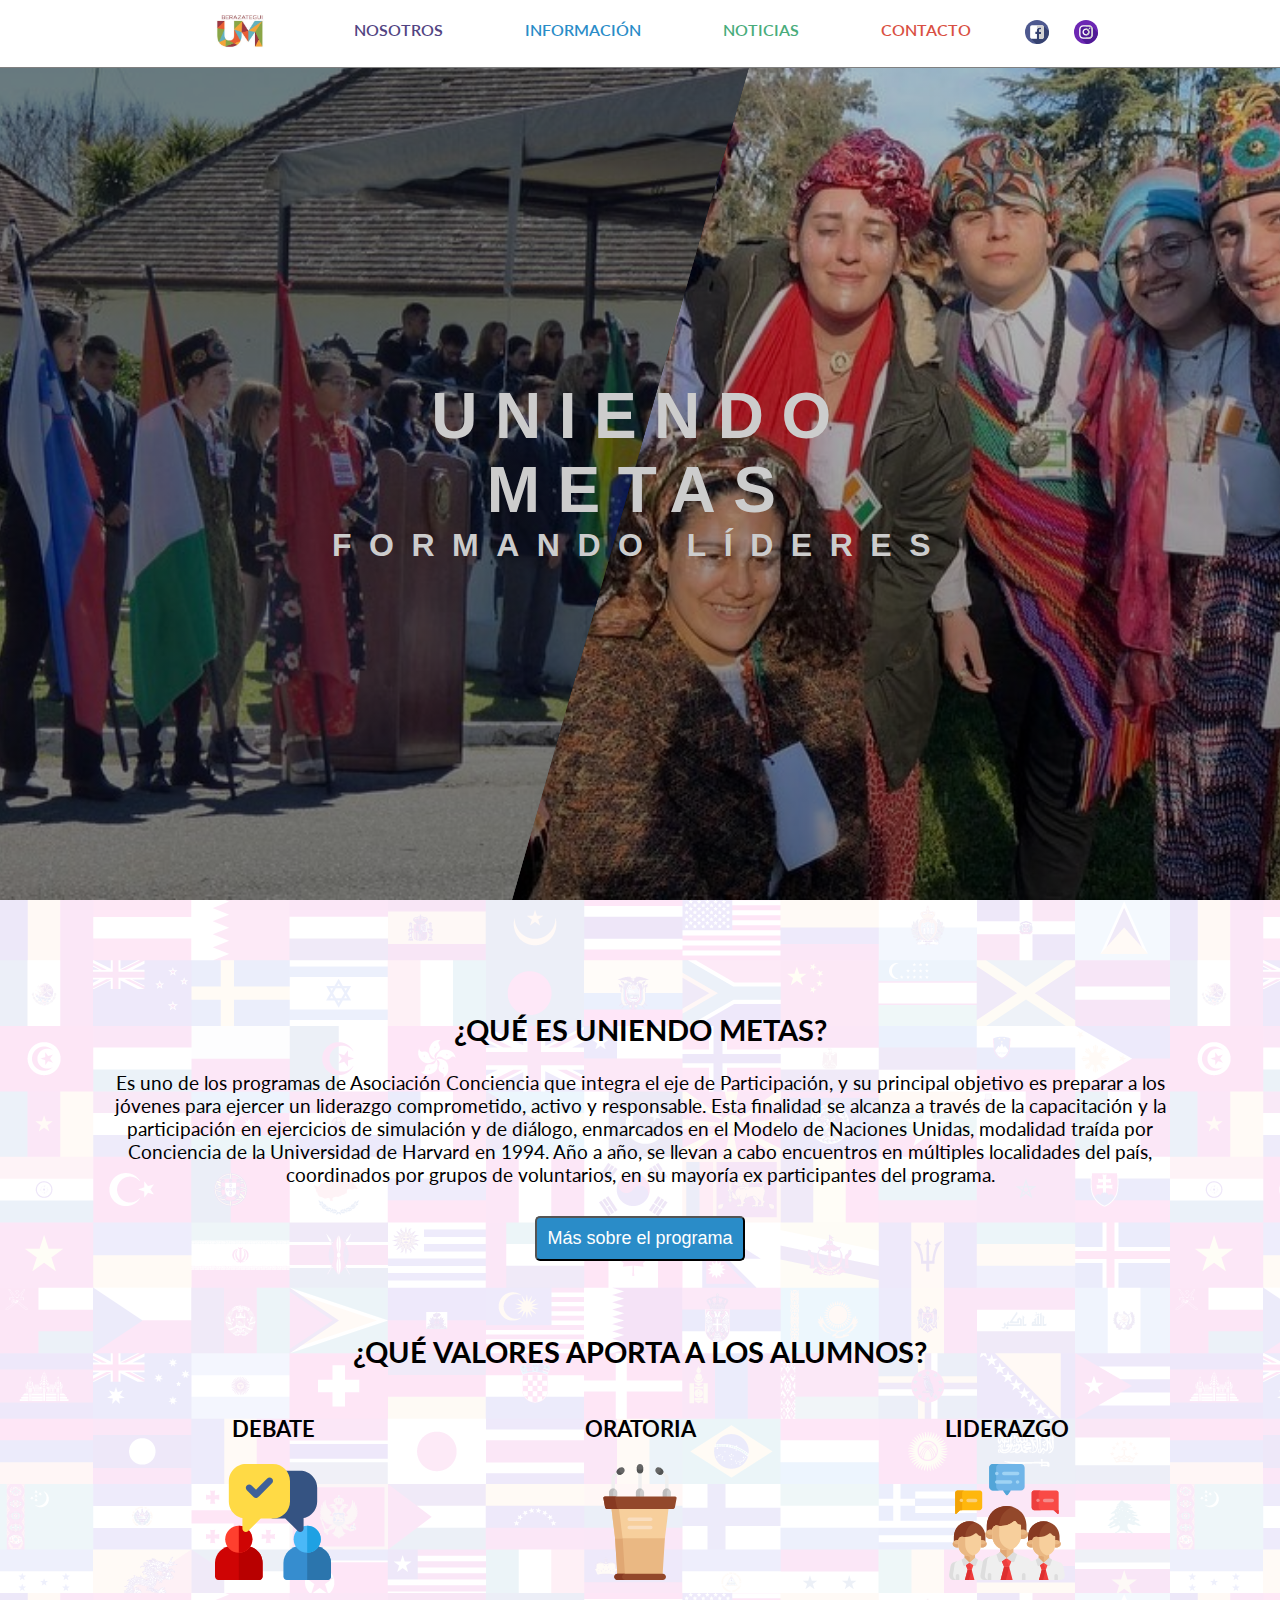
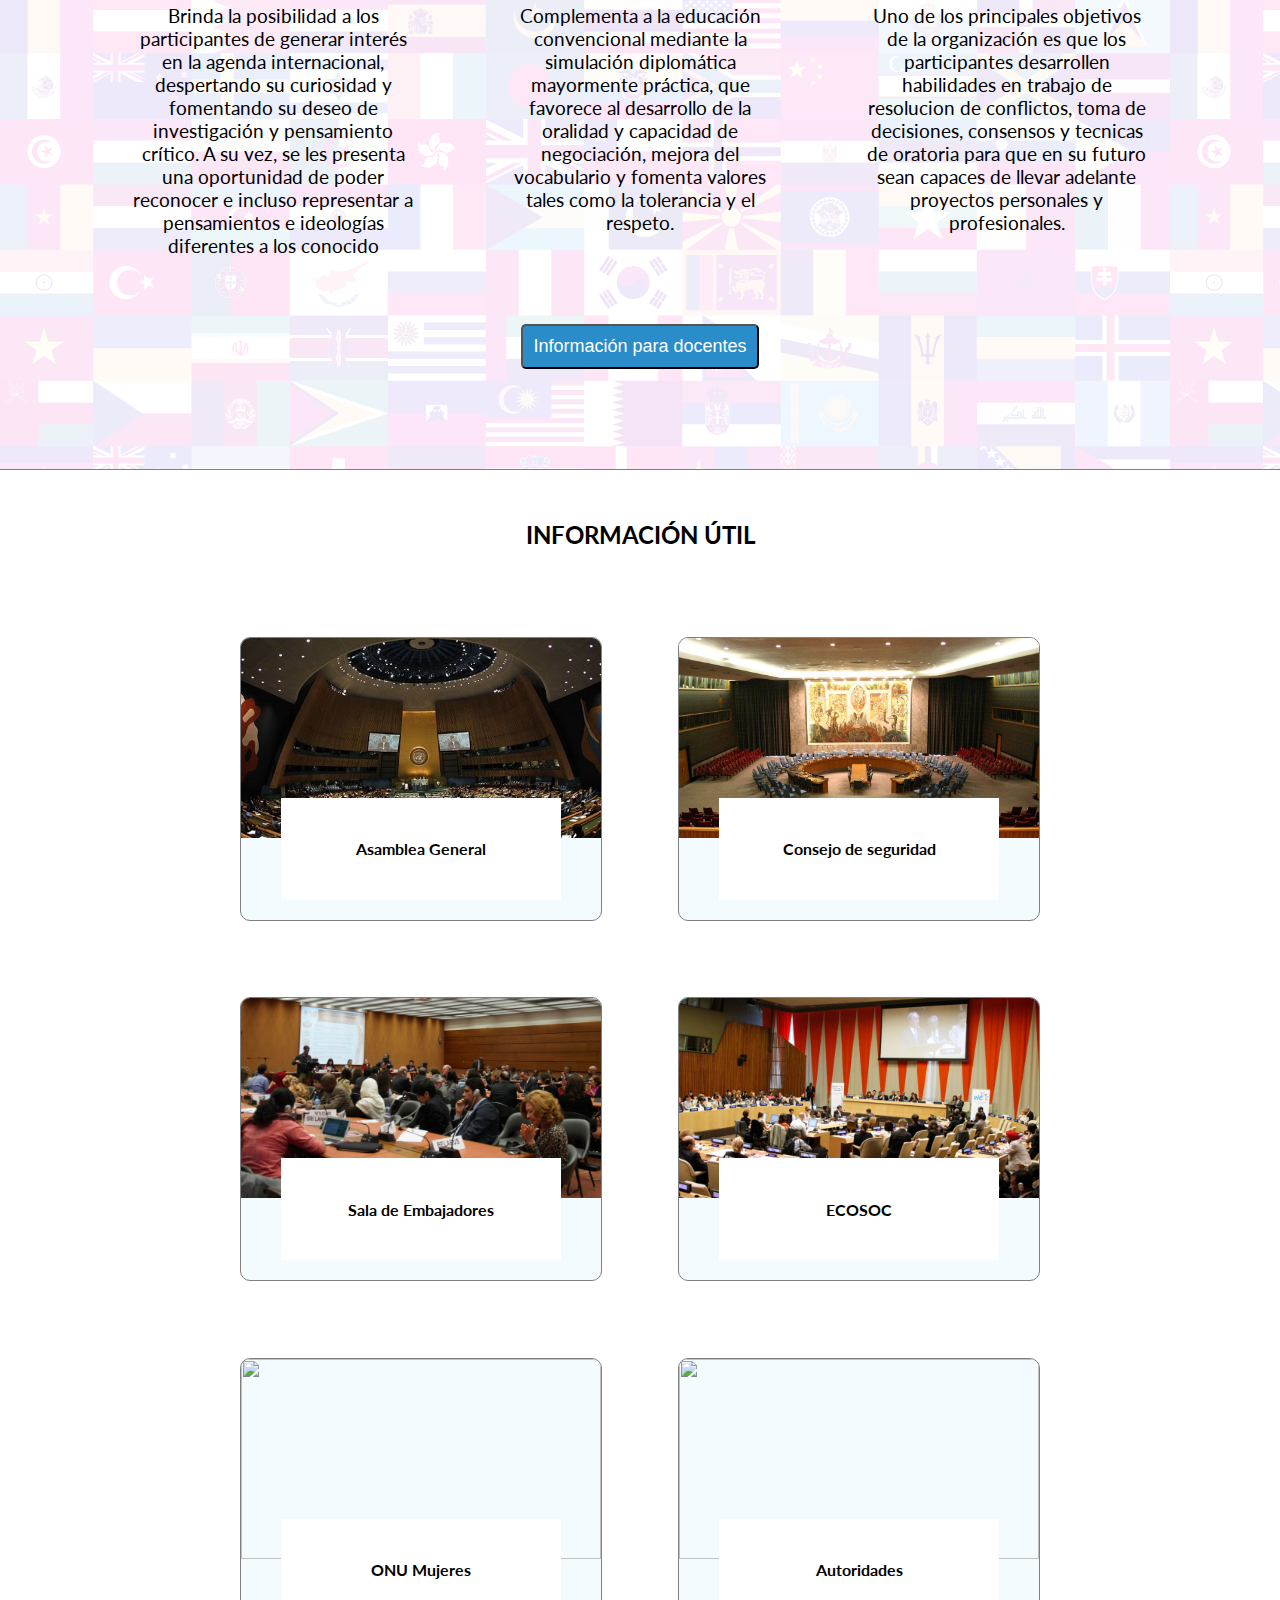
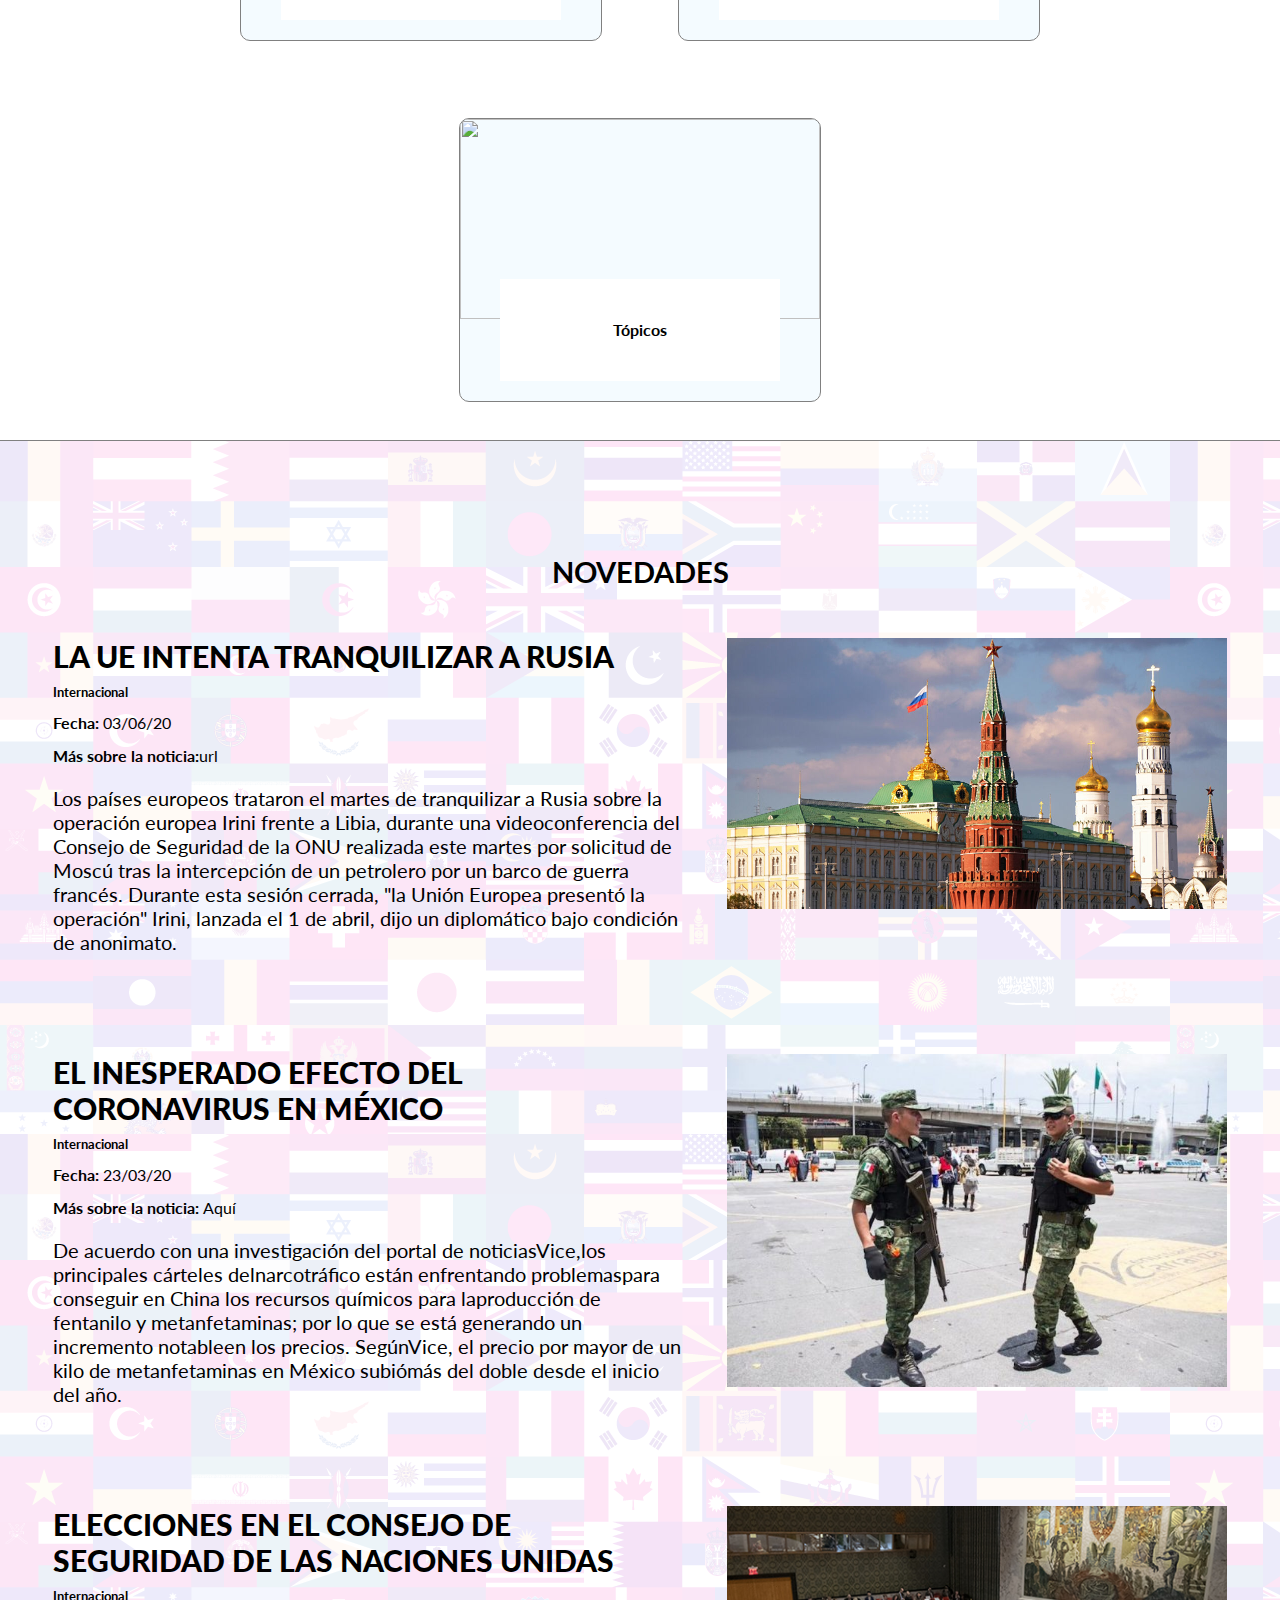
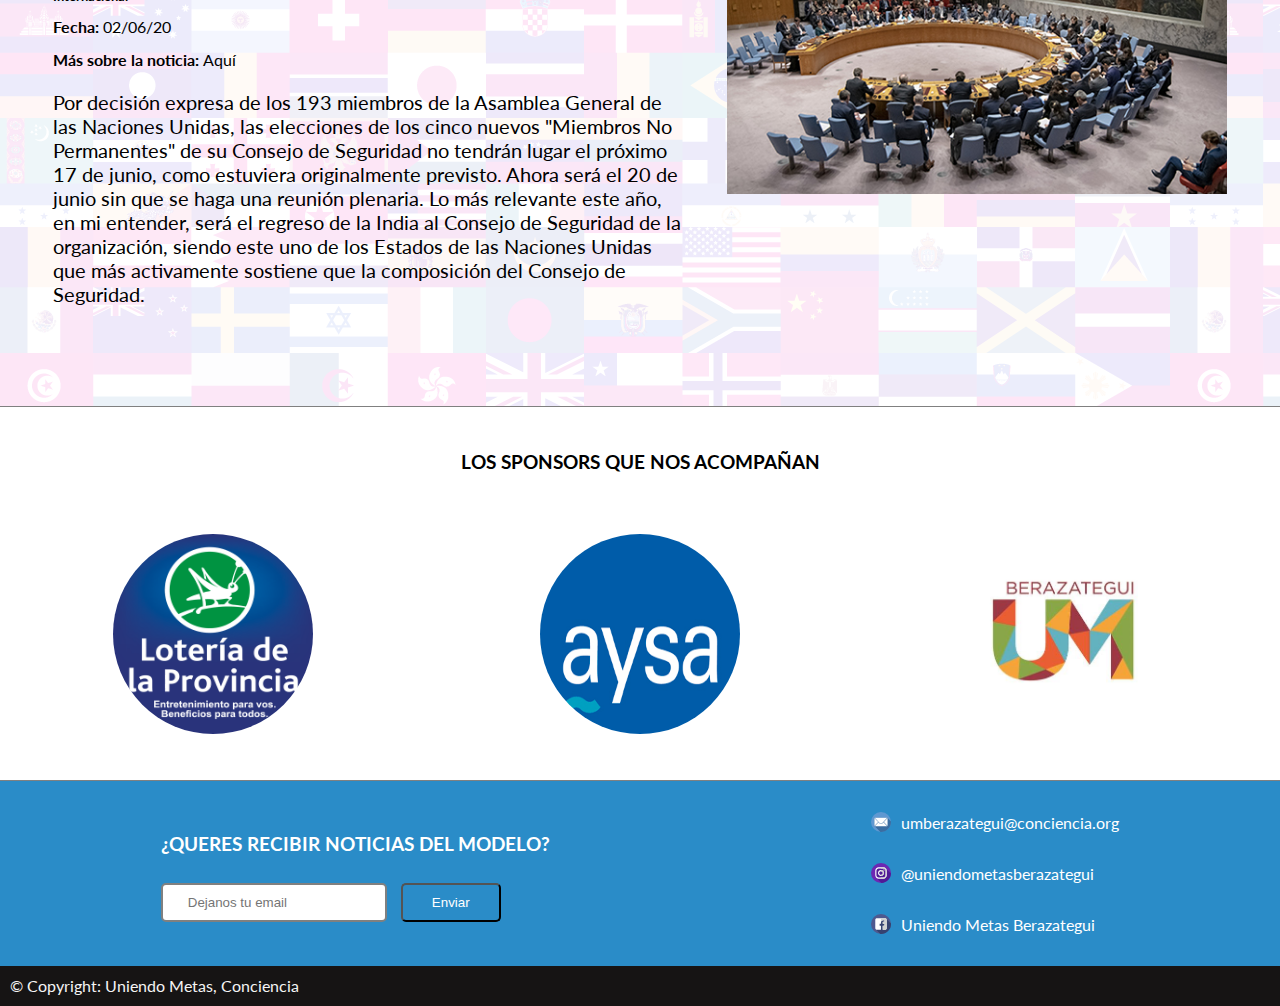
==== commit 61479e0b: "actualización de la sección noticias" ====
--- a/index.html
+++ b/index.html
@@ -10,7 +10,7 @@
     <meta name="author" content="Equipo UM Berazategui">
     <meta charset="utf-8">
     <meta name="viewport" content="width=device-width, initial-scale=1.0">
-    <link rel="icon" href="">
+    <link rel="icon" href="fotos/uniendometas.jpg">
     <link rel="stylesheet" type="text/css" href="estilos.css">
     <link rel="icon" type="image/jpg" href="">
     <link href="https://fonts.googleapis.com/css2?family=Jost:ital@1&family=Lato&display=swap" rel="stylesheet">
@@ -89,7 +89,6 @@
                 </figure>
                 <div class="organ-textContainer">
                     <h4>Asamblea General</h4>
-                    <p>Texto de prueba</p>
                 </div>
             </article>
         </a>
@@ -100,7 +99,6 @@
                 </figure>
                 <div class="organ-textContainer">
                     <h4>Consejo de seguridad</h4>
-                    <p>Texto de prueba</p>
                 </div>
             </article>
         </a>
@@ -111,7 +109,6 @@
                 </figure>
                 <div class="organ-textContainer">
                     <h4>Sala de Embajadores</h4>
-                    <p>Texto de prueba</p>
                 </div>
             </article>
         </a>
@@ -122,7 +119,6 @@
                 </figure>
                 <div class="organ-textContainer">
                     <h4>ECOSOC</h4>
-                    <p>Texto de prueba</p>
                 </div>
             </article>
         </a>
@@ -133,7 +129,6 @@
                 </figure>
                 <div class="organ-textContainer">
                     <h4>ONU Mujeres</h4>
-                    <p>Texto de prueba</p>
                 </div>
             </article>
         </a>
@@ -144,7 +139,6 @@
                 </figure>
                 <div class="organ-textContainer">
                     <h4>Autoridades</h4>
-                    <p>Texto de prueba</p>
                 </div>
             </article>
         </a>
@@ -155,7 +149,6 @@
                 </figure>
                 <div class="organ-textContainer">
                     <h4>Tópicos</h4>
-                    <p>Texto de prueba</p>
                 </div>
             </article>
         </a>
@@ -164,45 +157,41 @@
         <h2 class="news-maintitle" id="noticias">Novedades</h2>
         <article class="news-container">
             <div class="news-details">
-                <h3 class="news-title"><b>UMBerazategui</b></h3>
-                <h6 class="news-section">Eventos</h6>
-                <p class="news-date"><small><b>Fecha:</b> 01/12/20</small></p>
-                <p class="news-url"><small><b>Más sobre la noticia:</b>url</small></p>
-                <p class="news-description">Lorem ipsum dolor sit amet consectetur adipisicing elit. Sint,
-                    accusantium repudiandae facilis, excepturi, numquam error atque ea quaerat aperiam sequi aliquid
-                    ad culpa tempora! Culpa qui ex error illo quod?</p>
+                <h3 class="news-title"><b>La UE intenta tranquilizar a Rusia</b></h3>
+                <h6 class="news-section">Internacional</h6>
+                <p class="news-date"><small><b>Fecha:</b> 03/06/20</small></p>
+                <p class="news-url"><small><b>Más sobre la noticia:</b><a href ="http://www.rfi.fr/es/20200603-la-ue-intenta-tranquilizar-rusia-sobre-mision-de-control-de-embargo-en-libia">url</a></small></p>
+                <p class="news-description">Los países europeos trataron el martes de tranquilizar a Rusia sobre la operación europea Irini frente a Libia, durante una videoconferencia del Consejo de Seguridad de la ONU realizada este martes por solicitud de Moscú tras la intercepción de un petrolero por un barco de guerra francés. Durante esta sesión cerrada, "la Unión Europea presentó la operación" Irini, lanzada el 1 de abril, dijo un diplomático bajo condición de anonimato.</p>
             </div>
             <figure class="news-imageContainer">
-                <img class="news-image" alt="news-lost" src="fotos/ag.jpg">
+                <img class="news-image" alt="news-lost" width="500" src="fotos/rusia-noticia2.6.20.jpg">
             </figure>
         </article>
         <article class="news-container">
             <div class="news-details">
-                <h3 class="news-title"><b>UMBerazategui</b></h3>
-                <h6 class="news-section">Eventos</h6>
-                <p class="news-date"><small><b>Fecha:</b> 01/12/20</small></p>
-                <p class="news-url"><small><b>Más sobre la noticia:</b>url</small></p>
-                <p class="news-description">Lorem ipsum dolor sit amet, consectetur adipisicing elit. Dolore tempore
-                    impedit reiciendis labore odio quasi facere consequatur quibusdam corporis expedita.
-                    Necessitatibus, repudiandae dignissimos? Voluptate, ducimus? Nulla, voluptate! Illo, hic omnis.
+                <h3 class="news-title"><b>El inesperado efecto del coronavirus en México</b></h3>
+                <h6 class="news-section">Internacional</h6>
+                <p class="news-date"><small><b>Fecha:</b> 23/03/20</small></p>
+                <p class="news-url"><small><b>Más sobre la noticia: </b><a href="https://www.infobae.com/america/mexico/2020/03/23/el-inesperado-efecto-del-coronavirus-en-mexico-pega-duro-a-los-negocios-ilegales-del-narco/">Aquí</a></small></p>
+                <p class="news-description">De acuerdo con una investigación del portal de noticiasVice,los principales cárteles delnarcotráfico están enfrentando problemaspara conseguir en China los recursos químicos para laproducción de fentanilo y metanfetaminas; por lo que se está generando un incremento notableen los precios. SegúnVice, el precio por mayor de un kilo de metanfetaminas en México subiómás del doble desde el inicio del año.
                 </p>
             </div>
             <figure class="news-imageContainer">
-                <img class="news-image" alt="news-lost" src="fotos/ag.jpg">
+                <img class="news-image" alt="news-lost" width="500" src="fotos/mexico-noticia2.6.20.jpg">
             </figure>
         </article>
         <article class="news-container">
             <div class="news-details">
-                <h3 class="news-title"><b>UMBerazategui</b></h3>
-                <h6 class="news-section">Eventos</h6>
-                <p class="news-date"><small><b>Fecha:</b> 01/12/20</small></p>
-                <p class="news-url"><small><b>Más sobre la noticia:</b>url</small></p>
-                <p class="news-description">Lorem, ipsum dolor sit amet consectetur adipisicing elit. Nesciunt quos
-                    quasi, ullam ipsa asperiores eveniet culpa eligendi veniam fuga minima deserunt! Aut obcaecati
-                    eos placeat vitae, rem sit deserunt velit.</p>
+                <h3 class="news-title"><b>elecciones en el Consejo de Seguridad de las Naciones Unidas
+                </b></h3>
+                <h6 class="news-section">Internacional</h6>
+                <p class="news-date"><small><b>Fecha:</b> 02/06/20</small></p>
+                <p class="news-url"><small><b>Más sobre la noticia: </b><a href='https://www.lanacion.com.ar/opinion/coronavirus-elecciones-consejo-seguridad-naciones-unidas-nid2372522'>Aquí</a></small></p>
+                <p class="news-description">Por decisión expresa de los 193 miembros de la Asamblea General de las Naciones Unidas, las elecciones de los cinco nuevos "Miembros No Permanentes" de su Consejo de Seguridad no tendrán lugar el próximo 17 de junio, como estuviera originalmente previsto. Ahora será el 20 de junio sin que se haga una reunión plenaria. Lo más relevante este año, en mi entender, será el regreso de la India al Consejo de Seguridad de la organización, siendo este uno de los Estados de las Naciones Unidas que más activamente sostiene que la composición del Consejo de Seguridad.
+                    </p>
             </div>
             <figure class="news-imageContainer">
-                <img class="news-image" alt="news-lost" src="fotos/ag.jpg">
+                <img class="news-image" alt="news-lost" width="500" src="fotos/india-noticia2.6.20.jpg">
             </figure>
         </article>
     </section>
@@ -218,7 +207,7 @@
         <form action="/contactos/" class="form-email">
             <h3>¿Queres recibir noticias del modelo?</h3>
             <label for="email"></label>
-            <input type="text" placeholder="Dejame tu email">
+            <input type="text" placeholder="Dejanos tu email">
             <button>Enviar</button>
         </form>
         <div class="data">
--- a/estilos.css
+++ b/estilos.css
@@ -278,7 +278,7 @@
     height: 100vh;
     clip-path: polygon(0 0, 60vw 0, 40vw 100vh, 0 100vh);
     z-index: 1;
-    background-image:linear-gradient(rgba(0,0,0,.5), rgba(0,0,0,.5)), url(fotos/se.jpg);
+    background-image:linear-gradient(rgba(0,0,0,.5), rgba(0,0,0,.5)), url(fotos/embajadores1.jpg);
       background-size: cover;
     background-repeat: no-repeat;
     background-position: center;
@@ -290,7 +290,7 @@
     width: 60%;
     background-color: green;
     height: 100vh;
-    background-image: linear-gradient(rgba(0,0,0,.2), rgba(0,0,0,.5)), url(fotos/consejomain.jpg);
+    background-image: linear-gradient(rgba(0,0,0,.2), rgba(0,0,0,.5)), url(fotos/embajadores2.jpg);
     background-size: cover;
     background-repeat: no-repeat;
     background-position: center;
@@ -304,7 +304,7 @@
     height: 100vh;
     clip-path: polygon(0 0, 60vw 0, 40vw 100vh, 0 100vh);
     z-index: 1;
-    background-image:linear-gradient(rgba(0,0,0,.5), rgba(0,0,0,.5)), url(onumujeres/sc.jpg);
+    background-image:linear-gradient(rgba(0,0,0,.5), rgba(0,0,0,.5)), url(fotos/onumujeres1.jpg);
       background-size: cover;
     background-repeat: no-repeat;
     background-position: center;
@@ -316,7 +316,7 @@
     width: 60%;
     background-color: green;
     height: 100vh;
-    background-image: linear-gradient(rgba(0,0,0,.2), rgba(0,0,0,.5)), url(fotos/consejomain.jpg);
+    background-image: linear-gradient(rgba(0,0,0,.2), rgba(0,0,0,.5)), url(fotos/onumujeres2.jpg);
     background-size: cover;
     background-repeat: no-repeat;
     background-position: center;
@@ -329,7 +329,7 @@
     height: 100vh;
     clip-path: polygon(0 0, 60vw 0, 40vw 100vh, 0 100vh);
     z-index: 1;
-    background-image:linear-gradient(rgba(0,0,0,.5), rgba(0,0,0,.5)), url(fotos/es.jpg);
+    background-image:linear-gradient(rgba(0,0,0,.5), rgba(0,0,0,.5)), url(fotos/ecosoc1.jpg);
       background-size: cover;
     background-repeat: no-repeat;
     background-position: center;
@@ -341,7 +341,7 @@
     width: 60%;
     background-color: green;
     height: 100vh;
-    background-image: linear-gradient(rgba(0,0,0,.2), rgba(0,0,0,.5)), url(fotos/consejomain.jpg);
+    background-image: linear-gradient(rgba(0,0,0,.2), rgba(0,0,0,.5)), url(fotos/ecosoc2.jpg);
     background-size: cover;
     background-repeat: no-repeat;
     background-position: center;
@@ -355,7 +355,7 @@
     height: 100vh;
     clip-path: polygon(0 0, 60vw 0, 40vw 100vh, 0 100vh);
     z-index: 1;
-    background-image:linear-gradient(rgba(0,0,0,.5), rgba(0,0,0,.5)), url(fotos/autoridades.jpg);
+    background-image:linear-gradient(rgba(0,0,0,.5), rgba(0,0,0,.5)), url(fotos/autoridades1.jpg);
       background-size: cover;
     background-repeat: no-repeat;
     background-position: center;
@@ -367,7 +367,7 @@
     width: 60%;
     background-color: green;
     height: 100vh;
-    background-image: linear-gradient(rgba(0,0,0,.2), rgba(0,0,0,.5)), url(fotos/consejomain.jpg);
+    background-image: linear-gradient(rgba(0,0,0,.2), rgba(0,0,0,.5)), url(fotos/autoridades2.jpg);
     background-size: cover;
     background-repeat: no-repeat;
     background-position: center;
@@ -381,7 +381,7 @@
     height: 100vh;
     clip-path: polygon(0 0, 60vw 0, 40vw 100vh, 0 100vh);
     z-index: 1;
-    background-image:linear-gradient(rgba(0,0,0,.5), rgba(0,0,0,.5)), url(fotos/objetivos.jpg);
+    background-image:linear-gradient(rgba(0,0,0,.5), rgba(0,0,0,.5)), url(fotos/topicos1.jpg);
       background-size: cover;
     background-repeat: no-repeat;
     background-position: center;
@@ -393,7 +393,7 @@
     width: 60%;
     background-color: green;
     height: 100vh;
-    background-image: linear-gradient(rgba(0,0,0,.2), rgba(0,0,0,.5)), url(fotos/consejomain.jpg);
+    background-image: linear-gradient(rgba(0,0,0,.2), rgba(0,0,0,.5)), url(fotos/topicos2.jpg);
     background-size: cover;
     background-repeat: no-repeat;
     background-position: center;
@@ -424,7 +424,33 @@
     background-repeat: no-repeat;
     background-position: center;
   }
-  
+
+  .hero-oneUM {
+    top: 0;
+    position: absolute;
+    width: 60%;
+    background-color: black;
+    height: 100vh;
+    clip-path: polygon(0 0, 60vw 0, 40vw 100vh, 0 100vh);
+    z-index: 1;
+    background-image:linear-gradient(rgba(0,0,0,.5), rgba(0,0,0,.5)), url(fotos/sede.jpg);
+      background-size: cover;
+    background-repeat: no-repeat;
+    background-position: center;
+  }
+  .hero-twoUM {
+    position: absolute;
+    top: 0;
+    right: 0;
+    width: 60%;
+    background-color: green;
+    height: 100vh;
+    background-image: linear-gradient(rgba(0,0,0,.2), rgba(0,0,0,.5)), url(fotos/jovenes.jpg);
+    background-size: cover;
+    background-repeat: no-repeat;
+    background-position: center;
+  }
+
   .header-title {
     z-index: 2;
     position: absolute;
@@ -543,15 +569,26 @@
     z-index: 2;
 }
 
+.organ-imageContainer{
+  width: 360px;
+  height: 200px;
+}
+
 .organ-image{
-    width: 300px;
+    width: 100%;
     height: 200px;
+
     object-fit: cover;
 }
 
-.organ-image:hover{
+.organ-imageContainer:hover{
   transition: .5s;
-  width: 310px;
+  width: 370px;
+}
+
+
+.sentence{
+  margin: 0;
 }
 
 /* NOTICIAS */
@@ -596,6 +633,7 @@
 
 .news-description{
     font-size: 20px;
+
 }
 
 .news-image{
@@ -791,6 +829,11 @@
    } 
 
  @media screen and (max-width: 767px) {
+  .testimony,
+  .rules-text{
+    width: initial;
+  }
+  
   .burger-button {
     display: block;
   }  
@@ -851,13 +894,13 @@
      .form-email {
       text-align: center;
   }
-    } 
-
-
-@media screen and (max-width: 480px) {
   .header-title{
     font-size: medium;
   }
+    } 
+
+
+@media screen and (max-width: 480px) {
        } 
 
 @media screen and (max-width: 320px) {
@@ -867,13 +910,10 @@
     .news-section,
     .news-date,
     .news-url{
-        font-size: 1.3vw;
+        font-size: 1vw;
     }
-    .news-title{
-        font-size: 1.5vw;
-     }
      .news-description{
-         font-size: 1.4vw
+         font-size: 1vw
      }
      a,
      h4,
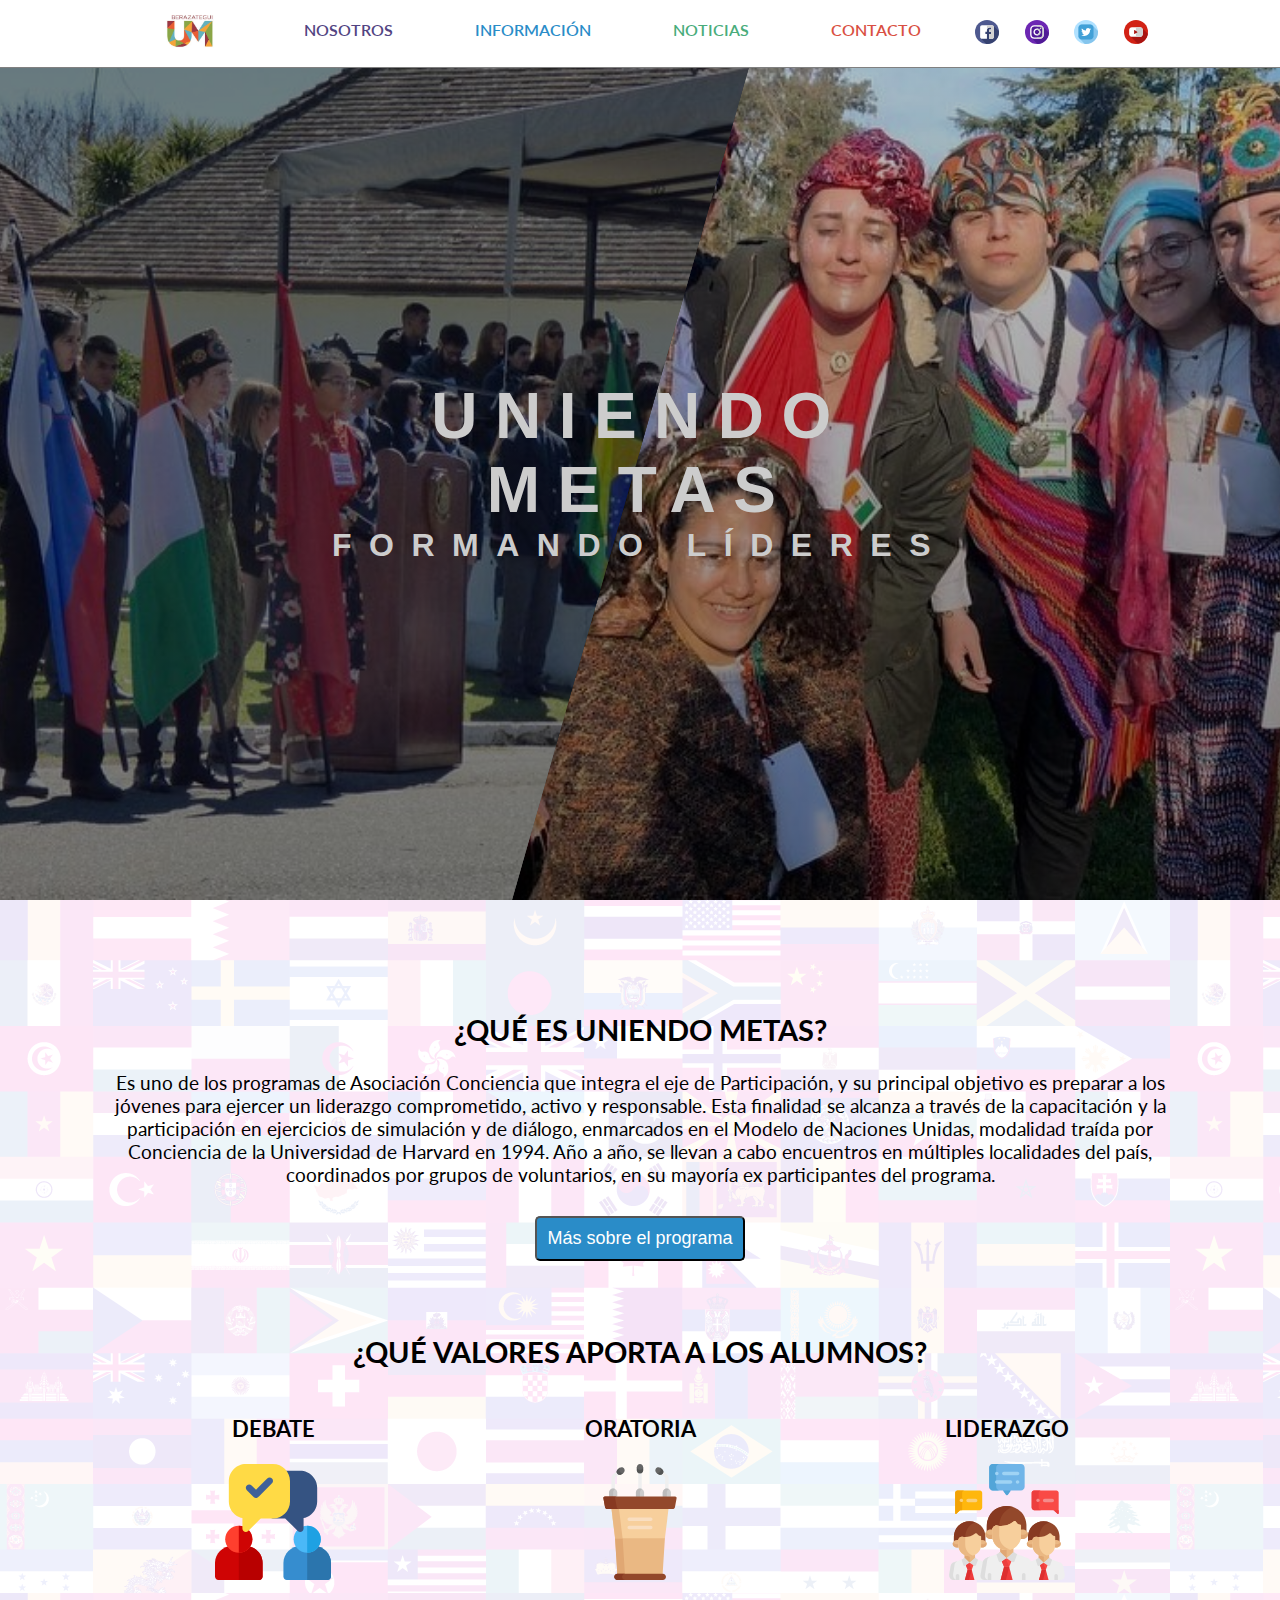
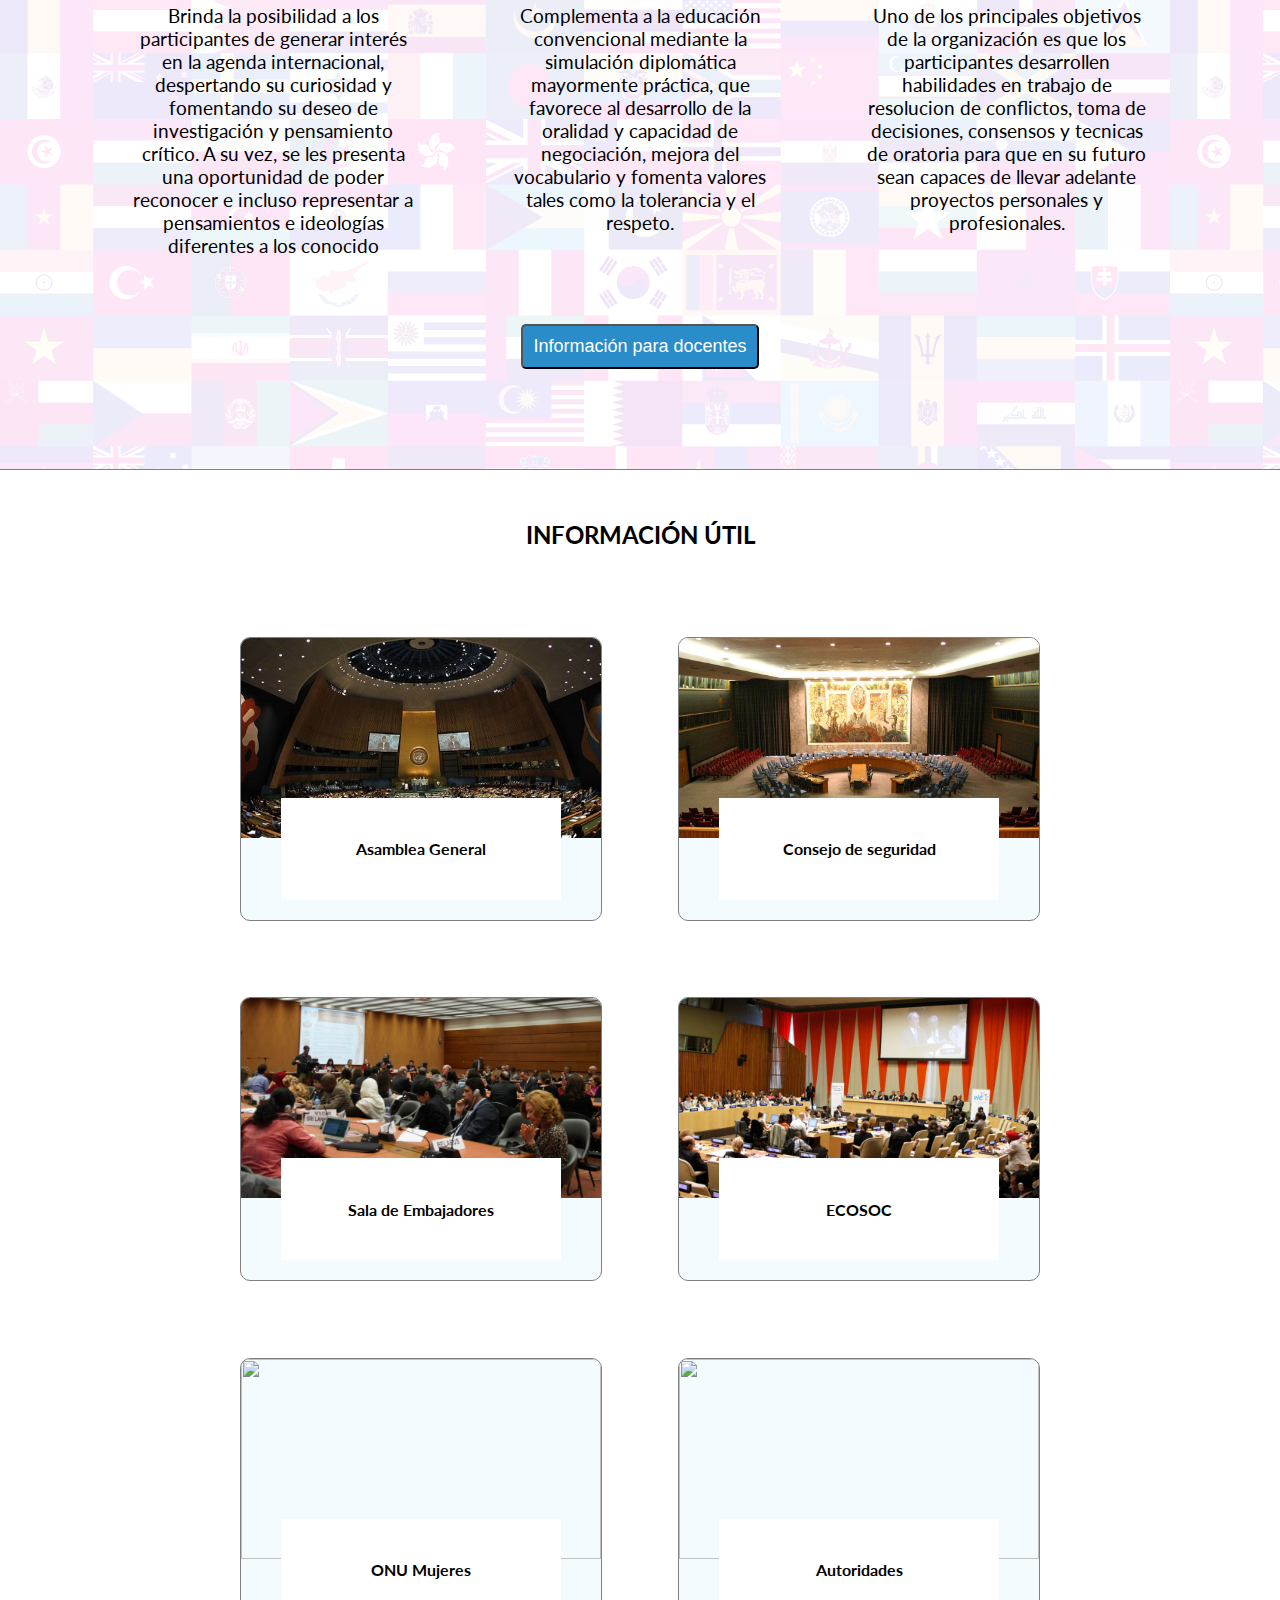
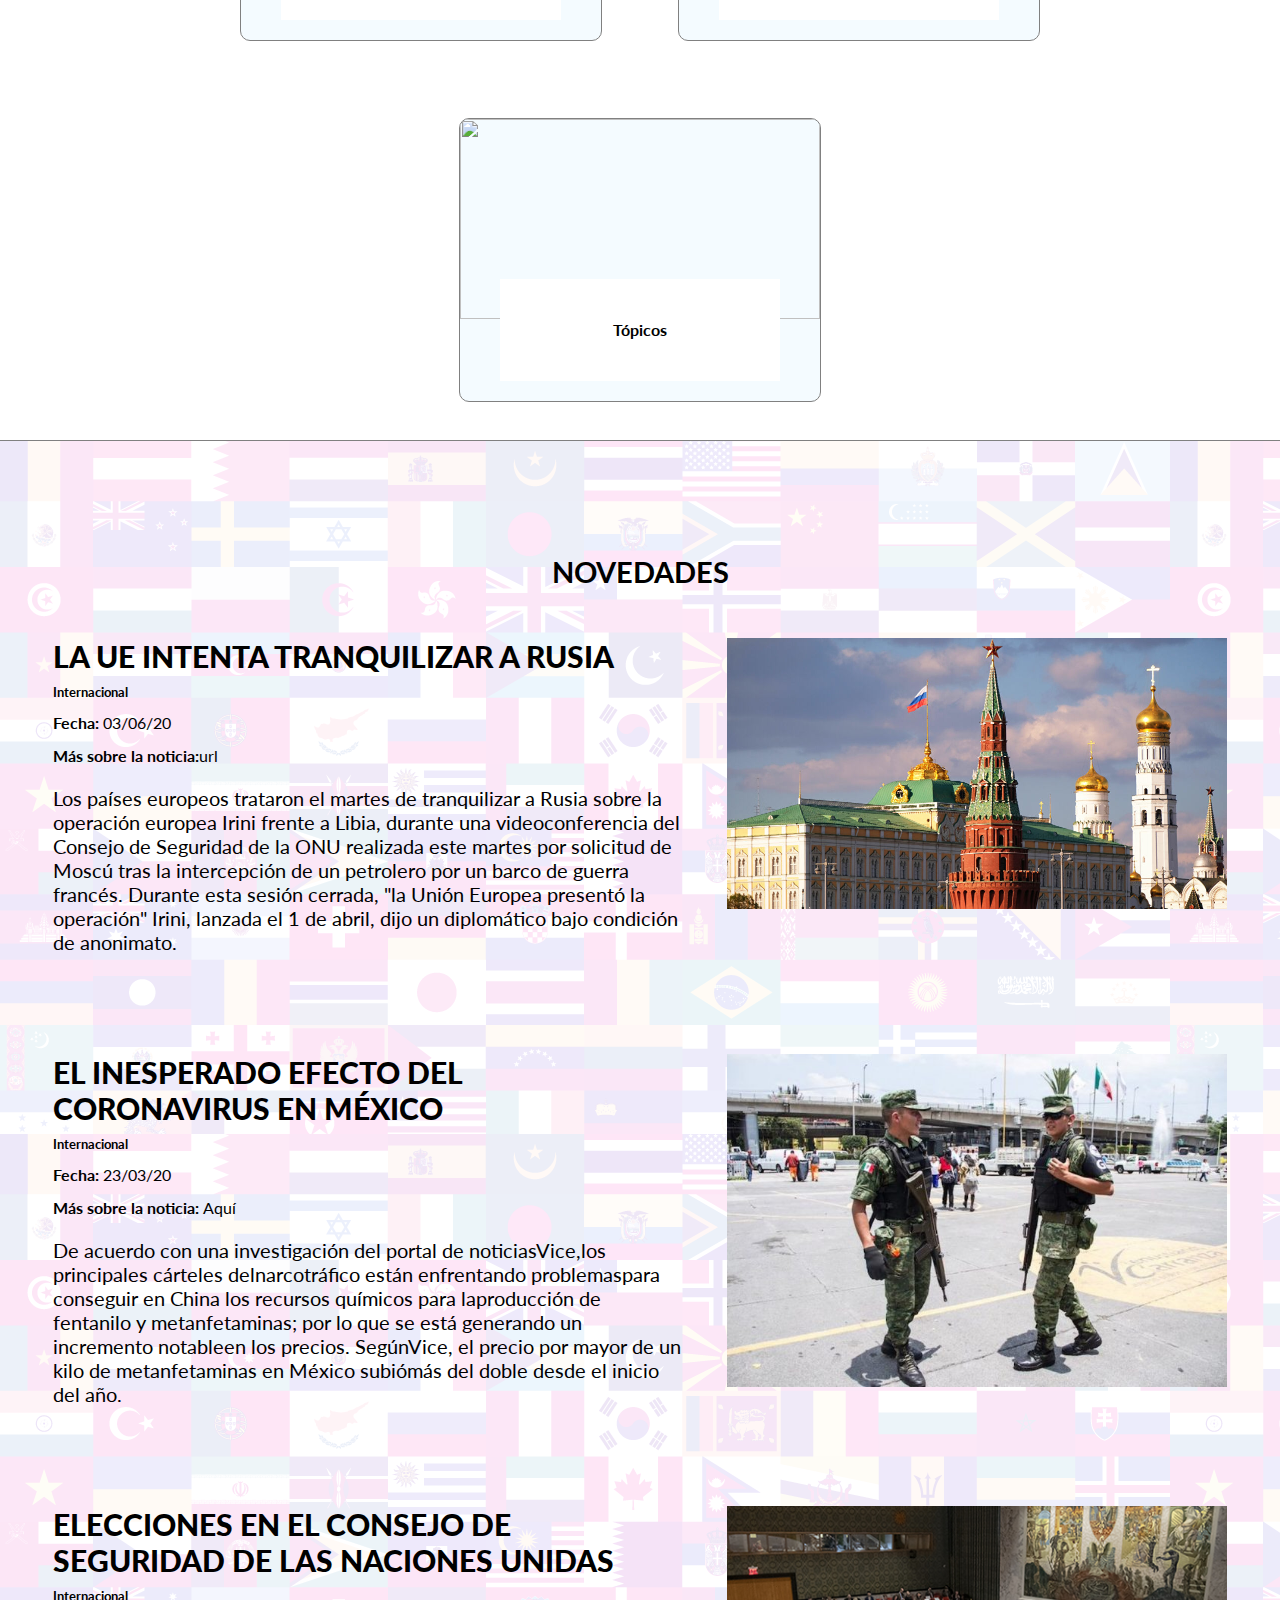
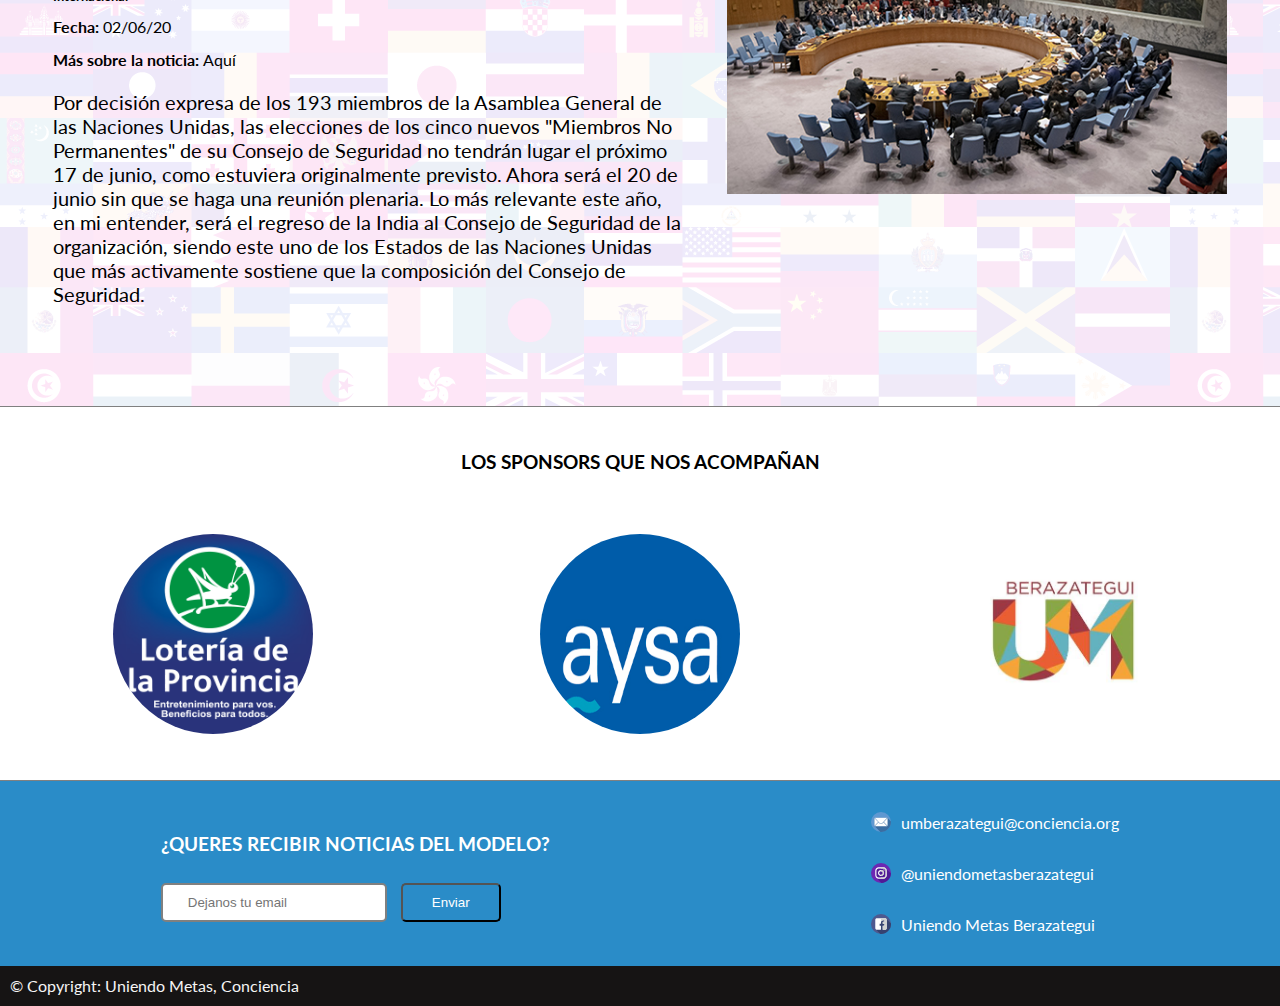
==== commit 3b24c7fe: "cambios minimos" ====
--- a/index.html
+++ b/index.html
@@ -2,7 +2,7 @@
 <html>
 
 <head>
-    <title>Uniendo Mestas Region 4</title>
+    <title>Uniendo Mestas Berazategui</title>
     <meta name="keywords"
         content="Consejo de Seguridad, onu, naciones unidas, modelos, uniendo metas, conciencia, berazategui">
     <meta name="description"
@@ -10,7 +10,7 @@
     <meta name="author" content="Equipo UM Berazategui">
     <meta charset="utf-8">
     <meta name="viewport" content="width=device-width, initial-scale=1.0">
-    <link rel="icon" href="fotos/uniendometas.jpg">
+    <link rel="icon" href="fotos/uniendometas.png">
     <link rel="stylesheet" type="text/css" href="estilos.css">
     <link rel="icon" type="image/jpg" href="">
     <link href="https://fonts.googleapis.com/css2?family=Jost:ital@1&family=Lato&display=swap" rel="stylesheet">
@@ -32,6 +32,10 @@
                         target="_BLANK"><img src='fotos/facebook.svg' alt="logo" class="social-logo facebook"></a></li>
                 <li><a href="https://www.instagram.com/uniendometasberazategui/?hl=es-la" target="_BLANK"><img
                             src='fotos/instagram.svg' alt="logo" class="social-logo instagram"></a></li>
+                <li><a href="https://twitter.com/BerazateguiUm" target="_BLANK"><img
+                            src='fotos/twitter.svg' alt="logo" class="social-logo twitter"></a></li>
+                <li><a href="https://www.youtube.com/channel/UC_BvXq0PaMSEi49OlKklmYw" target="_BLANK"><img
+                            src='fotos/youtube.svg' alt="logo" class="social-logo youtube"></a></li>
             </ol>
         </nav>
     </header>
@@ -58,27 +62,34 @@
                 <h3 class="valueTitle">DEBATE</h3>
                 <img class="valueImage" src="fotos/comunicacion.svg">
                 <p>
-                    Brinda la posibilidad a los participantes de generar interés en la agenda internacional, despertando su curiosidad y fomentando su deseo de investigación y pensamiento crítico. A su vez, se les presenta una oportunidad de poder reconocer e incluso representar a pensamientos e ideologías diferentes a los conocido
+                    Brinda la posibilidad a los participantes de generar interés en la agenda internacional, despertando
+                    su curiosidad y fomentando su deseo de investigación y pensamiento crítico. A su vez, se les
+                    presenta una oportunidad de poder reconocer e incluso representar a pensamientos e ideologías
+                    diferentes a los conocido
                 </p>
             </div>
             <div class="value">
                 <h3 class="valueTitle">ORATORIA</h3>
                 <img class="valueImage" src="fotos/discurso.svg">
                 <p>
-                    Complementa a la educación convencional mediante la simulación diplomática mayormente práctica, que favorece al desarrollo de la oralidad y capacidad de negociación, mejora del vocabulario y fomenta valores tales como la tolerancia y el respeto.
+                    Complementa a la educación convencional mediante la simulación diplomática mayormente práctica, que
+                    favorece al desarrollo de la oralidad y capacidad de negociación, mejora del vocabulario y fomenta
+                    valores tales como la tolerancia y el respeto.
                 </p>
             </div>
             <div class="value">
                 <h3 class="valueTitle">LIDERAZGO</h3>
                 <img class="valueImage" src="fotos/grupo.svg">
                 <p>
-                    Uno de los principales objetivos de la organización es que los participantes desarrollen habilidades en trabajo de resolucion de conflictos, toma de decisiones, consensos y tecnicas de oratoria para que en su futuro sean capaces de llevar adelante proyectos personales y profesionales.
+                    Uno de los principales objetivos de la organización es que los participantes desarrollen habilidades
+                    en trabajo de resolucion de conflictos, toma de decisiones, consensos y tecnicas de oratoria para
+                    que en su futuro sean capaces de llevar adelante proyectos personales y profesionales.
                 </p>
             </div>
         </div>
         <a href="docentes.html">
-                <button class="values-button">Información para docentes</button>
-            </a>
+            <button class="values-button">Información para docentes</button>
+        </a>
     </section>
     <section class="information" id="info">
         <h2 class="information-title">Información útil</h2>
@@ -160,8 +171,14 @@
                 <h3 class="news-title"><b>La UE intenta tranquilizar a Rusia</b></h3>
                 <h6 class="news-section">Internacional</h6>
                 <p class="news-date"><small><b>Fecha:</b> 03/06/20</small></p>
-                <p class="news-url"><small><b>Más sobre la noticia:</b><a href ="http://www.rfi.fr/es/20200603-la-ue-intenta-tranquilizar-rusia-sobre-mision-de-control-de-embargo-en-libia">url</a></small></p>
-                <p class="news-description">Los países europeos trataron el martes de tranquilizar a Rusia sobre la operación europea Irini frente a Libia, durante una videoconferencia del Consejo de Seguridad de la ONU realizada este martes por solicitud de Moscú tras la intercepción de un petrolero por un barco de guerra francés. Durante esta sesión cerrada, "la Unión Europea presentó la operación" Irini, lanzada el 1 de abril, dijo un diplomático bajo condición de anonimato.</p>
+                <p class="news-url"><small><b>Más sobre la noticia:</b><a
+                            href="http://www.rfi.fr/es/20200603-la-ue-intenta-tranquilizar-rusia-sobre-mision-de-control-de-embargo-en-libia">url</a></small>
+                </p>
+                <p class="news-description">Los países europeos trataron el martes de tranquilizar a Rusia sobre la
+                    operación europea Irini frente a Libia, durante una videoconferencia del Consejo de Seguridad de la
+                    ONU realizada este martes por solicitud de Moscú tras la intercepción de un petrolero por un barco
+                    de guerra francés. Durante esta sesión cerrada, "la Unión Europea presentó la operación" Irini,
+                    lanzada el 1 de abril, dijo un diplomático bajo condición de anonimato.</p>
             </div>
             <figure class="news-imageContainer">
                 <img class="news-image" alt="news-lost" width="500" src="fotos/rusia-noticia2.6.20.jpg">
@@ -172,8 +189,14 @@
                 <h3 class="news-title"><b>El inesperado efecto del coronavirus en México</b></h3>
                 <h6 class="news-section">Internacional</h6>
                 <p class="news-date"><small><b>Fecha:</b> 23/03/20</small></p>
-                <p class="news-url"><small><b>Más sobre la noticia: </b><a href="https://www.infobae.com/america/mexico/2020/03/23/el-inesperado-efecto-del-coronavirus-en-mexico-pega-duro-a-los-negocios-ilegales-del-narco/">Aquí</a></small></p>
-                <p class="news-description">De acuerdo con una investigación del portal de noticiasVice,los principales cárteles delnarcotráfico están enfrentando problemaspara conseguir en China los recursos químicos para laproducción de fentanilo y metanfetaminas; por lo que se está generando un incremento notableen los precios. SegúnVice, el precio por mayor de un kilo de metanfetaminas en México subiómás del doble desde el inicio del año.
+                <p class="news-url"><small><b>Más sobre la noticia: </b><a
+                            href="https://www.infobae.com/america/mexico/2020/03/23/el-inesperado-efecto-del-coronavirus-en-mexico-pega-duro-a-los-negocios-ilegales-del-narco/">Aquí</a></small>
+                </p>
+                <p class="news-description">De acuerdo con una investigación del portal de noticiasVice,los principales
+                    cárteles delnarcotráfico están enfrentando problemaspara conseguir en China los recursos químicos
+                    para laproducción de fentanilo y metanfetaminas; por lo que se está generando un incremento
+                    notableen los precios. SegúnVice, el precio por mayor de un kilo de metanfetaminas en México
+                    subiómás del doble desde el inicio del año.
                 </p>
             </div>
             <figure class="news-imageContainer">
@@ -183,12 +206,19 @@
         <article class="news-container">
             <div class="news-details">
                 <h3 class="news-title"><b>elecciones en el Consejo de Seguridad de las Naciones Unidas
-                </b></h3>
+                    </b></h3>
                 <h6 class="news-section">Internacional</h6>
                 <p class="news-date"><small><b>Fecha:</b> 02/06/20</small></p>
-                <p class="news-url"><small><b>Más sobre la noticia: </b><a href='https://www.lanacion.com.ar/opinion/coronavirus-elecciones-consejo-seguridad-naciones-unidas-nid2372522'>Aquí</a></small></p>
-                <p class="news-description">Por decisión expresa de los 193 miembros de la Asamblea General de las Naciones Unidas, las elecciones de los cinco nuevos "Miembros No Permanentes" de su Consejo de Seguridad no tendrán lugar el próximo 17 de junio, como estuviera originalmente previsto. Ahora será el 20 de junio sin que se haga una reunión plenaria. Lo más relevante este año, en mi entender, será el regreso de la India al Consejo de Seguridad de la organización, siendo este uno de los Estados de las Naciones Unidas que más activamente sostiene que la composición del Consejo de Seguridad.
-                    </p>
+                <p class="news-url"><small><b>Más sobre la noticia: </b><a
+                            href='https://www.lanacion.com.ar/opinion/coronavirus-elecciones-consejo-seguridad-naciones-unidas-nid2372522'>Aquí</a></small>
+                </p>
+                <p class="news-description">Por decisión expresa de los 193 miembros de la Asamblea General de las
+                    Naciones Unidas, las elecciones de los cinco nuevos "Miembros No Permanentes" de su Consejo de
+                    Seguridad no tendrán lugar el próximo 17 de junio, como estuviera originalmente previsto. Ahora será
+                    el 20 de junio sin que se haga una reunión plenaria. Lo más relevante este año, en mi entender, será
+                    el regreso de la India al Consejo de Seguridad de la organización, siendo este uno de los Estados de
+                    las Naciones Unidas que más activamente sostiene que la composición del Consejo de Seguridad.
+                </p>
             </div>
             <figure class="news-imageContainer">
                 <img class="news-image" alt="news-lost" width="500" src="fotos/india-noticia2.6.20.jpg">
@@ -231,35 +261,36 @@
     </section>
     <footer class="footer">
         <p>© Copyright: Uniendo Metas, Conciencia</p>
-    </footer><script>
-    
+    </footer>
+    <script>
+
         const ipad = window.matchMedia('screen and (max-width: 767px)')
         const menu = document.querySelector('.menu');
 
         const burgerButton = document.querySelector('#burger-menu');
 
-  
-  
+
+
         ipad.addListener(validation)
-  
+
         function validation(event) {
-          if (event.matches) {
-            burgerButton.addEventListener('click', hideShow)
-          } else {
-            burgerButton.removeEventListener('click', hideShow)
-          }
+            if (event.matches) {
+                burgerButton.addEventListener('click', hideShow)
+            } else {
+                burgerButton.removeEventListener('click', hideShow)
+            }
         }
         validation(ipad);
-  
-  
+
+
         function hideShow() {
-          if (menu.classList.contains('is-active')) {
-            menu.classList.remove('is-active');
-          } else {
-            menu.classList.add('is-active');
-          }
+            if (menu.classList.contains('is-active')) {
+                menu.classList.remove('is-active');
+            } else {
+                menu.classList.add('is-active');
+            }
         }
-      </script>
+    </script>
 
 </body>
 
--- a/estilos.css
+++ b/estilos.css
@@ -753,14 +753,15 @@
 .dinamica h3{
   width: 100%;
   text-align: center;
+  margin: 1.5em;
 }
 
 .testimony{
-  max-width: 60%;
+  width: 60%;
 }
 
 .archivos{
-  padding: 3vw 0 1vw 11vw;
+  padding: 2em;
 }
 
 .rules b{
@@ -784,10 +785,11 @@
     font-size: large;
   }
 
-  .historia img,
   .general img,
   .dinamica img{
-    width: 10em;
+    width: 15em;
+    margin: 1em;
+
   }
 
 .dinamica{
@@ -804,7 +806,7 @@
 }
 
 .archivos img{
-  width: 10vw;
+  width: 5em;
 }
 
 .burger-button {
@@ -895,7 +897,7 @@
       text-align: center;
   }
   .header-title{
-    font-size: medium;
+    font-size: small;
   }
     } 
 
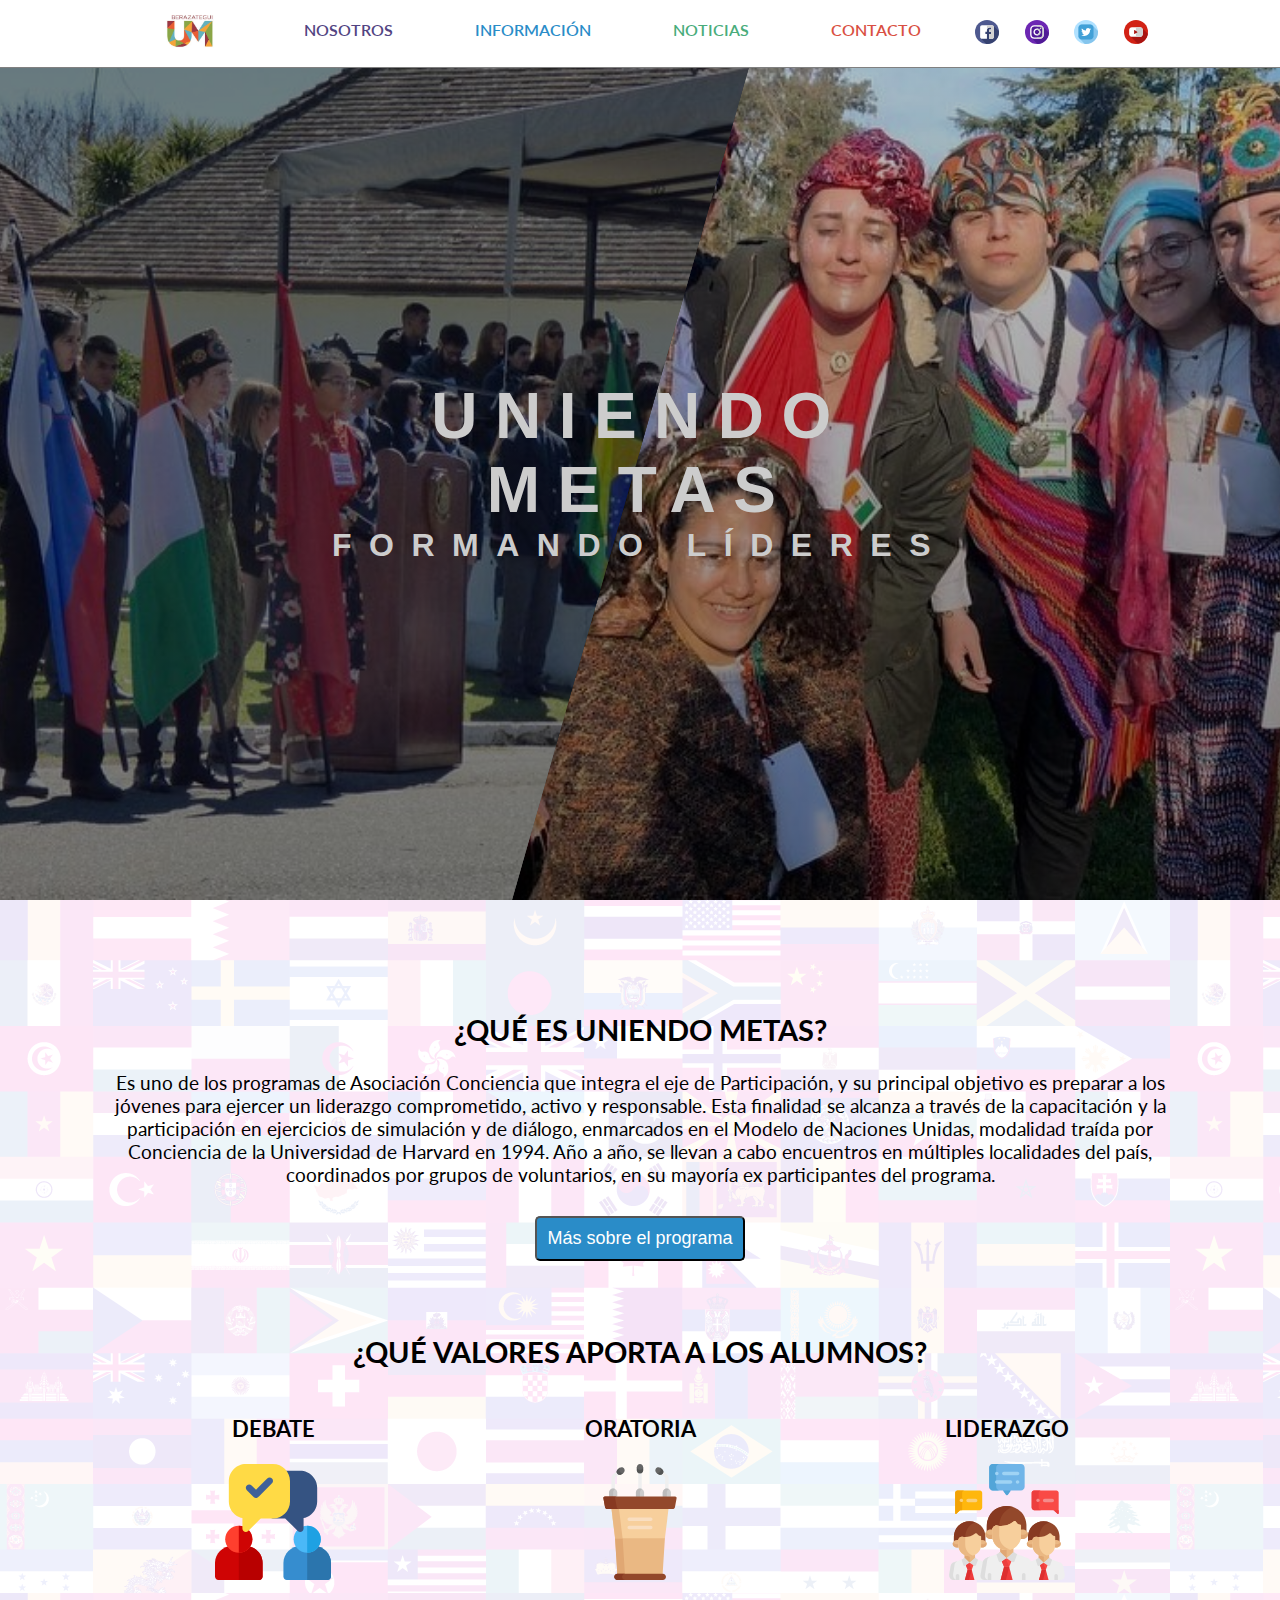
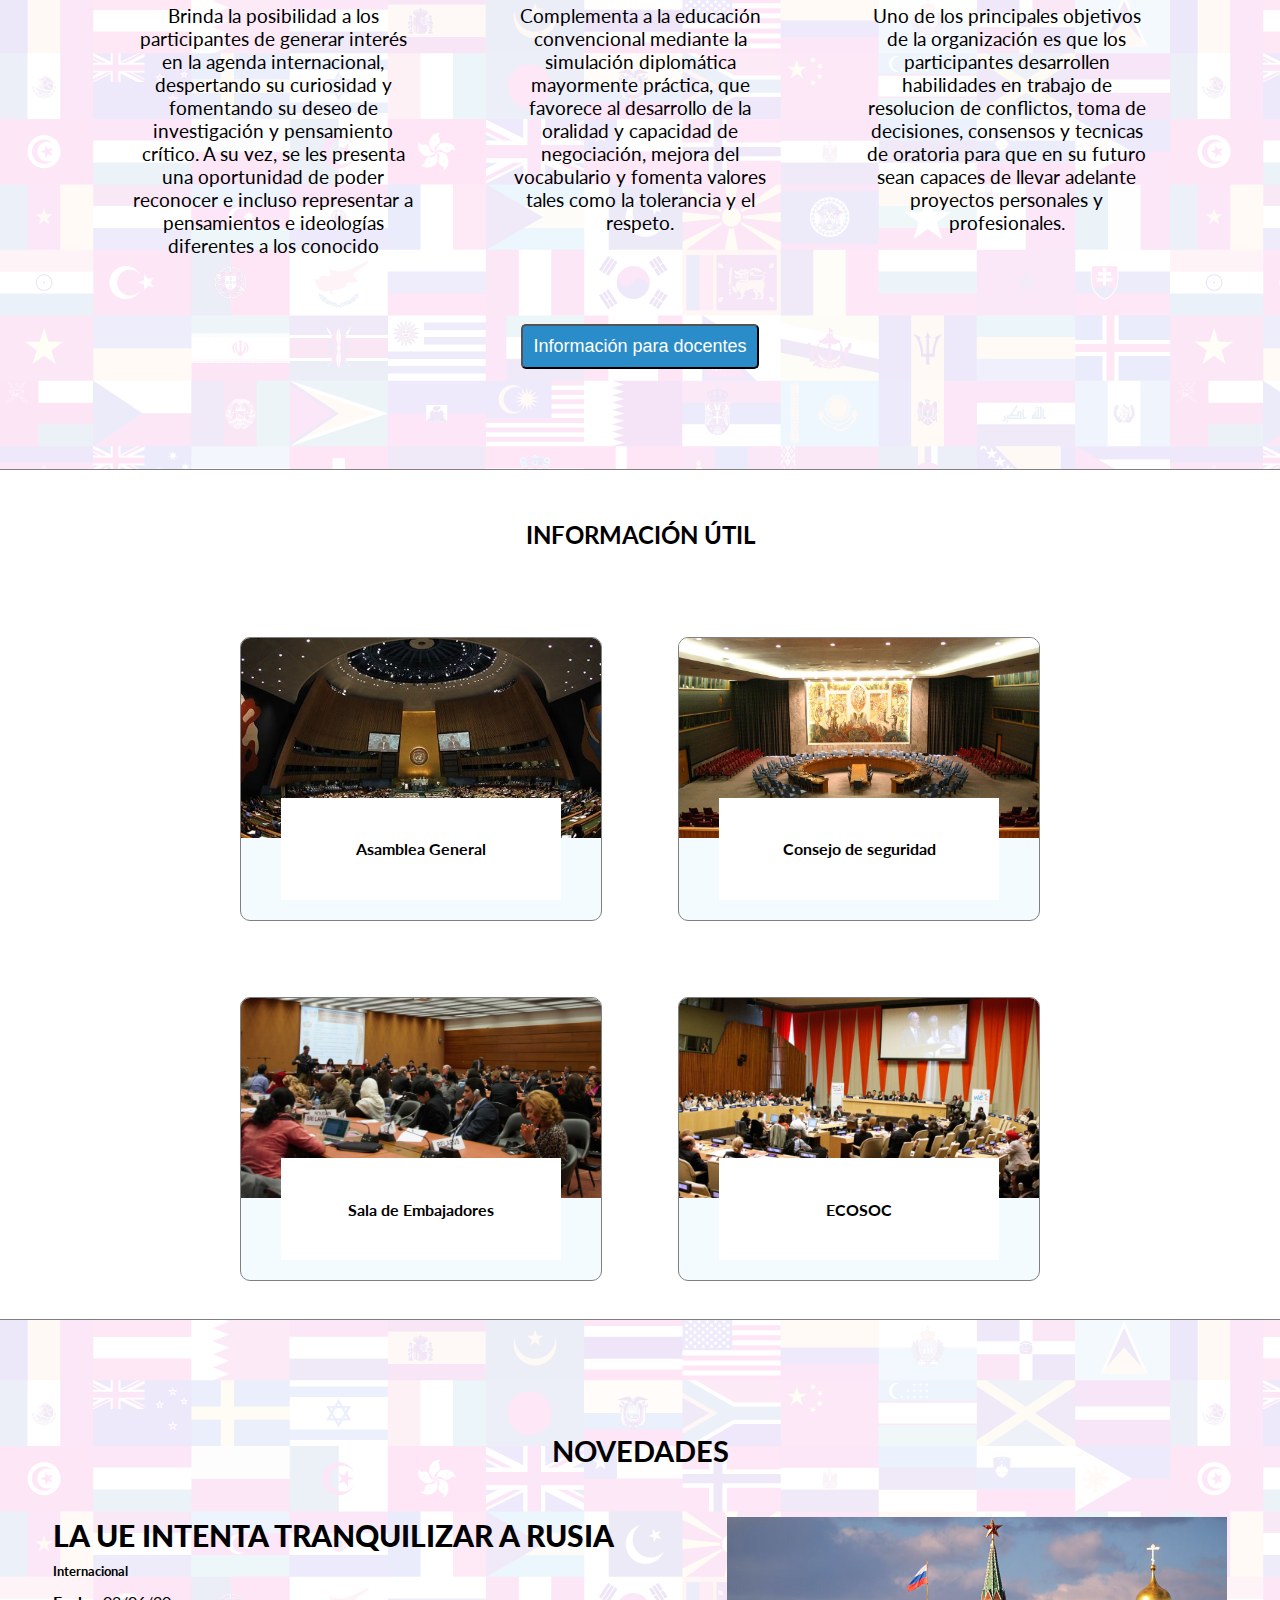
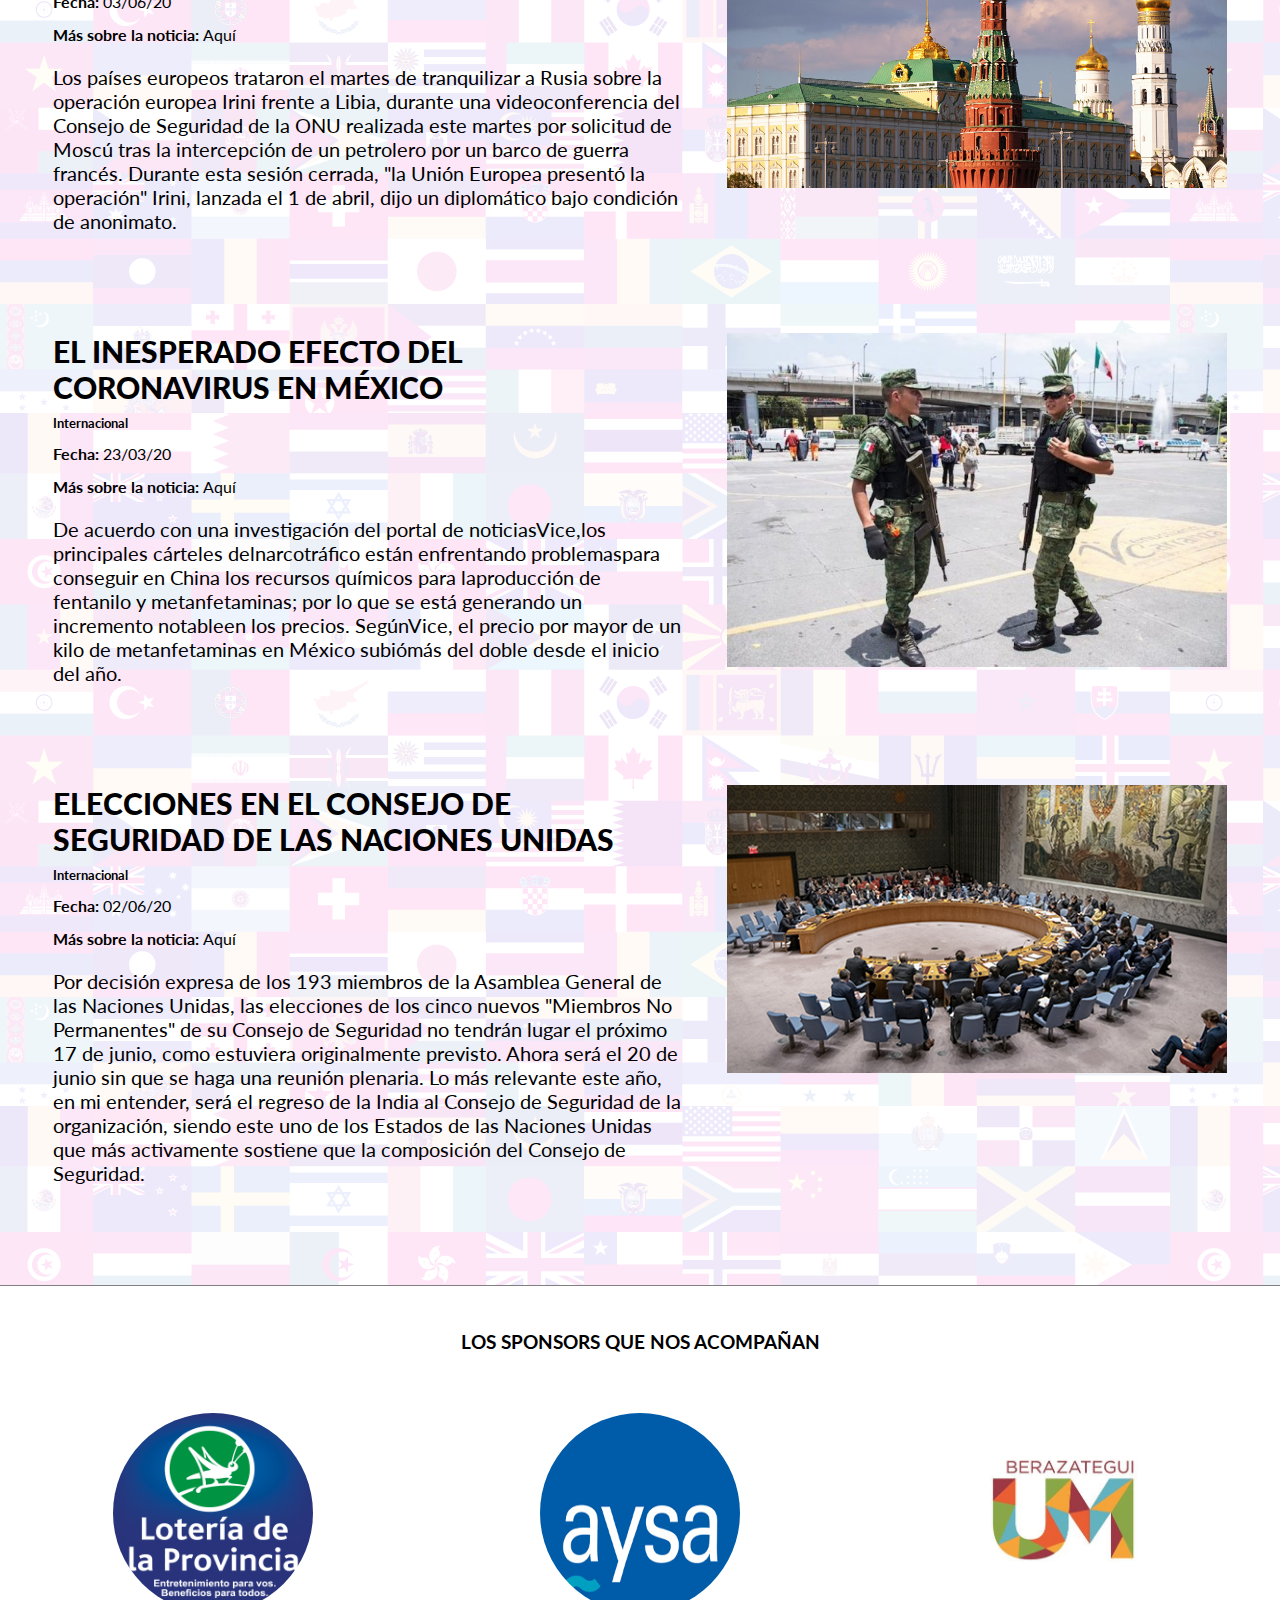
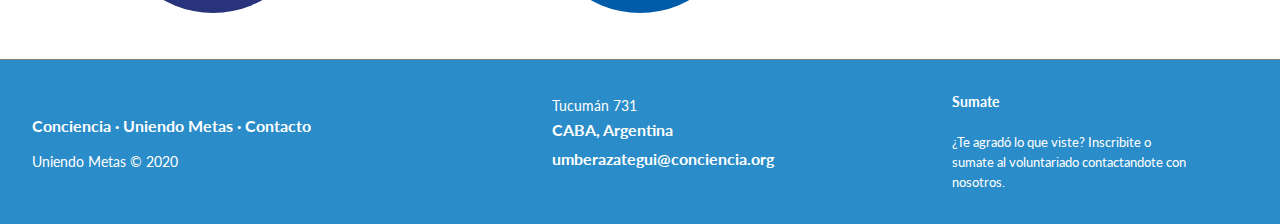
==== commit ef793b2c: "Cambios para ña Pre-realise" ====
--- a/index.html
+++ b/index.html
@@ -133,7 +133,7 @@
                 </div>
             </article>
         </a>
-        <a href="onumujeres.html">
+        <!--<a href="onumujeres.html">
             <article class="organ">
                 <figure class="organ-imageContainer">
                     <img src="fotos/onumujeres.jpg" class="organ-image">
@@ -152,17 +152,7 @@
                     <h4>Autoridades</h4>
                 </div>
             </article>
-        </a>
-        <a href="topicos.html">
-            <article class="organ">
-                <figure class="organ-imageContainer">
-                    <img src="fotos/objetivos.jpg" class="organ-image">
-                </figure>
-                <div class="organ-textContainer">
-                    <h4>Tópicos</h4>
-                </div>
-            </article>
-        </a>
+        </a>-->
     </section>
     <section class="um-journal">
         <h2 class="news-maintitle" id="noticias">Novedades</h2>
@@ -171,8 +161,8 @@
                 <h3 class="news-title"><b>La UE intenta tranquilizar a Rusia</b></h3>
                 <h6 class="news-section">Internacional</h6>
                 <p class="news-date"><small><b>Fecha:</b> 03/06/20</small></p>
-                <p class="news-url"><small><b>Más sobre la noticia:</b><a
-                            href="http://www.rfi.fr/es/20200603-la-ue-intenta-tranquilizar-rusia-sobre-mision-de-control-de-embargo-en-libia">url</a></small>
+                <p class="news-url"><small><b>Más sobre la noticia: </b><a
+                            href="http://www.rfi.fr/es/20200603-la-ue-intenta-tranquilizar-rusia-sobre-mision-de-control-de-embargo-en-libia">Aquí</a></small>
                 </p>
                 <p class="news-description">Los países europeos trataron el martes de tranquilizar a Rusia sobre la
                     operación europea Irini frente a Libia, durante una videoconferencia del Consejo de Seguridad de la
@@ -233,35 +223,43 @@
             <img src="fotos/uniendometas.jpg" class="sp-image">
         </div>
     </section>
-    <section class="contact" id="contacto">
-        <form action="/contactos/" class="form-email">
-            <h3>¿Queres recibir noticias del modelo?</h3>
-            <label for="email"></label>
-            <input type="text" placeholder="Dejanos tu email">
-            <button>Enviar</button>
-        </form>
-        <div class="data">
-            <div class="data-text">
-                <img src="fotos/mail.svg" class="data-image">
-                <p>umberazategui@conciencia.org</p></a>
-            </div>
-            <div>
-                <a href="https://www.instagram.com/uniendometasberazategui/?hl=es-la" target="_BLANK"
-                    class="data-text"><img src="fotos/instagram.svg" class="data-image">
-                    <p>@uniendometasberazategui</p>
-                </a>
-            </div>
-            <div>
-                <a href="https://www.facebook.com/pages/category/Regional-Website/Uniendo-Metas-Berazategui-188138221239678/"
-                    target="_BLANK" class="data-text"><img src="fotos/facebook.svg" class="data-image">
-                    <p>Uniendo Metas Berazategui</p>
-                </a>
-            </div>
-        </div>
-    </section>
-    <footer class="footer">
-        <p>© Copyright: Uniendo Metas, Conciencia</p>
-    </footer>
+		<footer class="footer-distributed" id="contacto">
+		<div class="footer-left">
+		<p class="footer-links">
+		<a href="https://conciencia.org/">Conciencia</a>
+	·
+		<a href="https://conciencia.org/portfolio/uniendo-metas/">Uniendo Metas</a>
+	·
+		<a href="https://forms.gle/7FjTniPQv4iyKVw59">Contacto</a>
+		</p>
+ 
+		<p class="footer-company-name">Uniendo Metas &copy; 2020</p>
+		</div>
+ 
+		<div class="footer-center">
+ 
+		<div>
+		<i class="fa fa-map-marker"></i>
+		<p><span>Tucumán 731</span> CABA, Argentina</p>
+		</div>
+		<div>
+		<i class="fa fa-envelope"></i>
+		<p><a href="mailto:umberazategui@conciencia.org">umberazategui@conciencia.org
+        </a></p>
+		</div>
+ 
+		</div>
+ 
+		<div class="footer-right">
+ 
+		<p class="footer-company-about">
+		<span>Sumate</span>
+	¿Te agradó lo que viste? Inscribite o sumate al voluntariado contactandote con nosotros.
+		</p>
+ 
+		</div>
+ 
+		</footer>
     <script>
 
         const ipad = window.matchMedia('screen and (max-width: 767px)')
--- a/estilos.css
+++ b/estilos.css
@@ -677,13 +677,11 @@
 /* CONTACTO */
 
 .contact{
-    background-color: #2A8CC8;
-    color: white;
+    background-color: #26272b;
+    color: #737373;
     height: auto;
-    display: flex;
-    align-items: center;
-    justify-content: space-around;
-    flex-wrap: wrap;
+    display: grid;
+    grid-template-columns: 50% 50%;
     width: 100%;
 }
 
@@ -694,8 +692,8 @@
 
 .data-text{
     display: flex;
-    align-items: center;
-    color: white;
+    color: #737373;
+    margin: 1em 0;
   }
 
 .data-image{
@@ -723,7 +721,7 @@
 .form-email button{
     padding: 10px 0;
     background: transparent;
-    color: white;
+    color: #f4fbff;
     width: 100px;
     border-radius: 5px;
     margin: 10px;
@@ -731,6 +729,7 @@
 
 .form-email h3{
     font-family: 'Lato', sans-serif;
+    color: #f4fbff
 }
 
 /* FOOTER */
@@ -926,4 +925,166 @@
     } 
 
   /*footer*/
-    +  footer{
+    bottom: 0;
+  }
+  .footer-distributed{
+    background-color: #2A8CC8;
+    box-shadow: 0 1px 1px 0 rgba(0, 0, 0, 0.12);
+    box-sizing: border-box;
+    width: 100%;
+    text-align: left;
+    font: bold 16px 'Lato';
+    padding: 2em;
+  }
+   
+  .footer-distributed .footer-left,
+  .footer-distributed .footer-center,
+  .footer-distributed .footer-right{
+    display: inline-block;
+    vertical-align: top;
+  }
+   
+  .footer-distributed .footer-left{
+    width: 40%;
+  }
+   
+  .footer-distributed h3{
+    color:  #ffffff;
+    font: normal 36px 'Cookie', cursive;
+    margin: 0;
+  }
+   
+  .footer-distributed h3 span{
+    color:  #ffffff;
+  }
+   
+   
+  .footer-distributed .footer-links{
+    color:  #ffffff;
+    margin: 20px 0 12px;
+    padding: 0;
+  }
+   
+  .footer-distributed .footer-links a{
+    display:inline-block;
+    line-height: 1.8;
+    text-decoration: none;
+    color:  inherit;
+  }
+   
+  .footer-distributed .footer-company-name{
+    color:  #ffffff;
+    font-size: 14px;
+    font-weight: normal;
+    margin: 0;
+  }
+   
+   
+  .footer-distributed .footer-center{
+    width: 35%;
+  }
+   
+  .footer-distributed .footer-center i{
+    background-color:  #33383b;
+    color: #ffffff;
+    font-size: 25px;
+    width: 38px;
+    height: 38px;
+    border-radius: 50%;
+    text-align: center;
+    line-height: 42px;
+    margin: 10px 15px;
+    vertical-align: middle;
+  }
+   
+  .footer-distributed .footer-center i.fa-envelope{
+    font-size: 17px;
+    line-height: 38px;
+  }
+   
+  .footer-distributed .footer-center p{
+    display: inline-block;
+    color: #ffffff;
+    vertical-align: middle;
+    margin:0;
+  }
+   
+  .footer-distributed .footer-center p span{
+    display:block;
+    font-weight: normal;
+    font-size:14px;
+    line-height:2;
+  }
+   
+  .footer-distributed .footer-center p a{
+    color:  #ffffff;
+    text-decoration: none;;
+  }
+   
+  .footer-distributed .footer-right{
+    width: 20%;
+  }
+   
+  .footer-distributed .footer-company-about{
+    line-height: 20px;
+    color:  #ffffff;
+    font-size: 13px;
+    font-weight: normal;
+    margin: 0;
+  }
+   
+  .footer-distributed .footer-company-about span{
+    display: block;
+    color:  #ffffff;
+    font-size: 14px;
+    font-weight: bold;
+    margin-bottom: 20px;
+  }
+   
+  .footer-distributed .footer-icons{
+    margin-top: 25px;
+  }
+   
+  .footer-distributed .footer-icons a{
+    display: inline-block;
+    width: 35px;
+    height: 35px;
+    cursor: pointer;
+    background-color:  #33383b;
+    border-radius: 2px;
+   
+    font-size: 20px;
+    color: #ffffff;
+    text-align: center;
+    line-height: 35px;
+   
+    margin-right: 3px;
+    margin-bottom: 5px;
+  }
+
+  @media (max-width: 880px) {
+ 
+    .footer-distributed{
+      font: bold 14px sans-serif;
+    
+    }
+   
+    .footer-distributed .footer-left,
+    .footer-distributed .footer-center,
+    .footer-distributed .footer-right{
+      display: block;
+      width: 100%;
+      margin-bottom: 40px;
+      text-align: center;
+    }
+   
+    .footer-distributed .footer-center i{
+      margin-left: 0;
+    }
+    .main {
+      line-height: normal;
+      font-size: auto;
+    }
+   
+  }